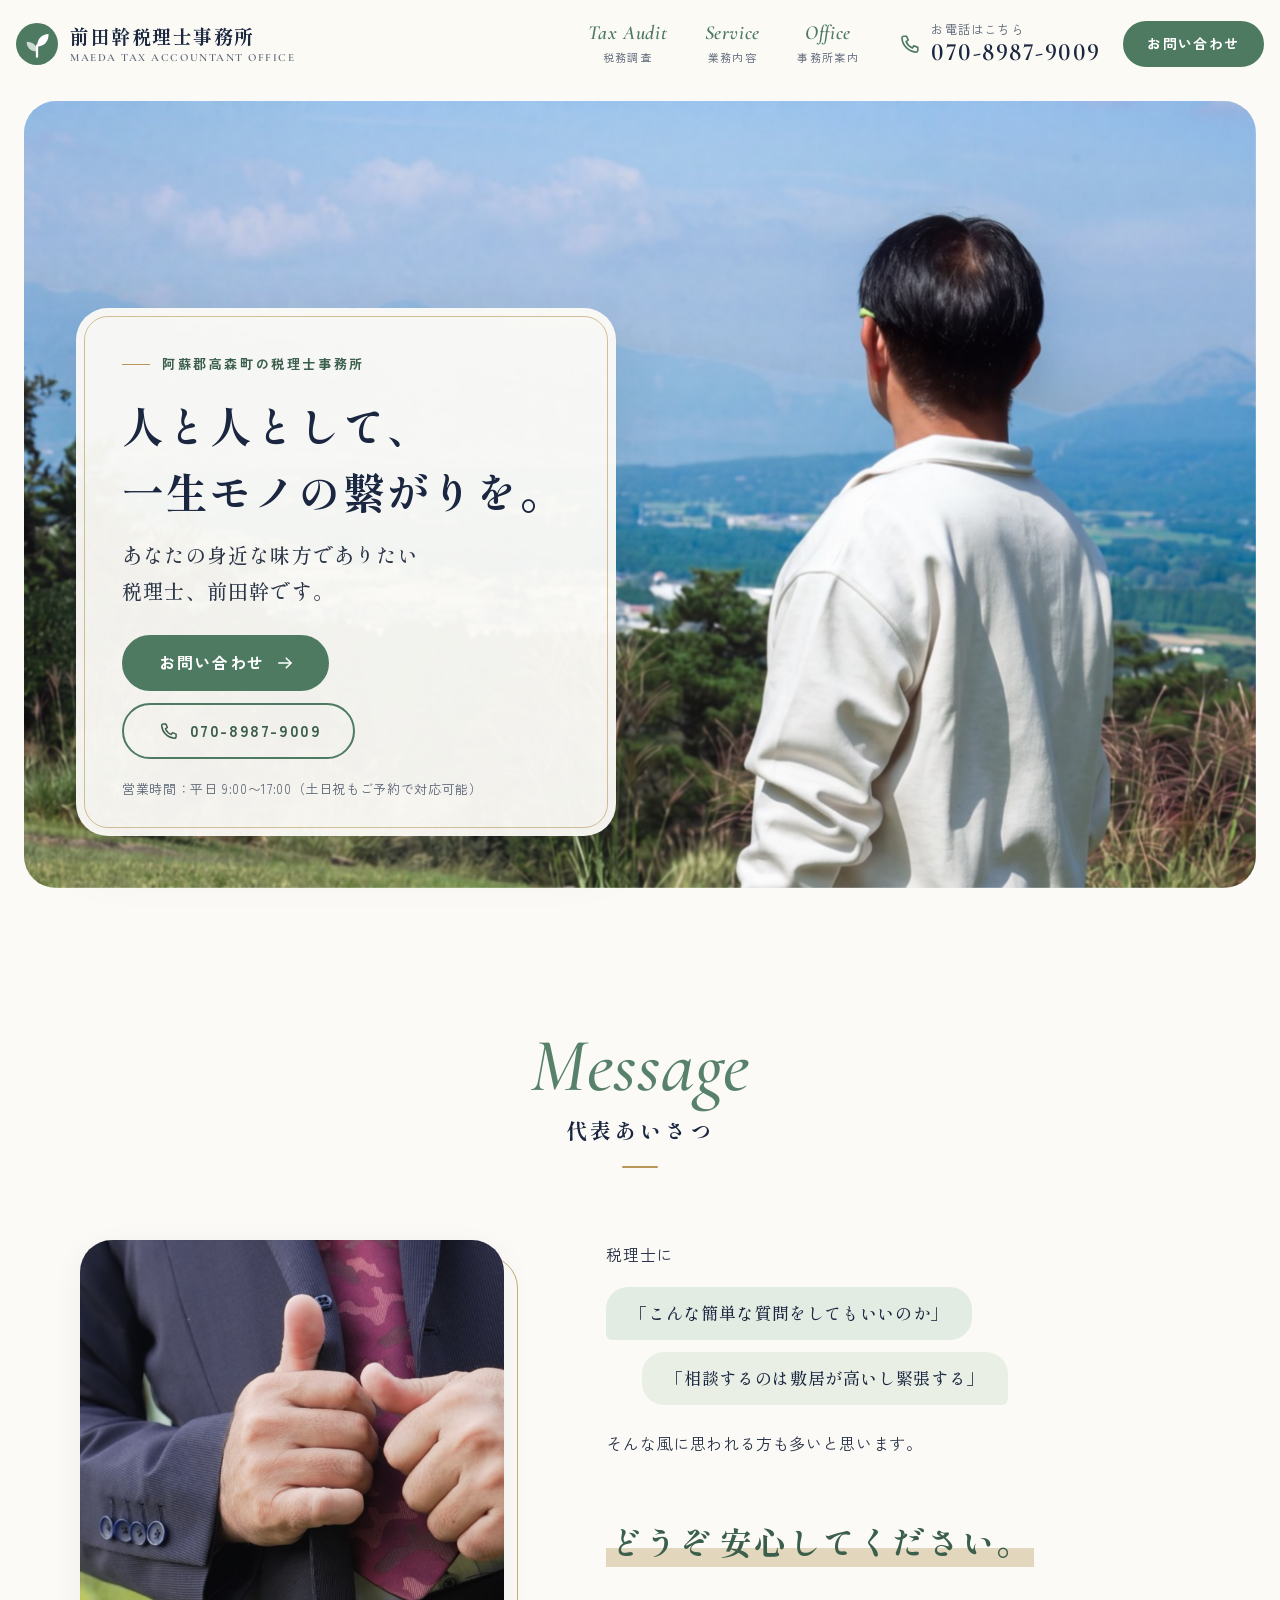
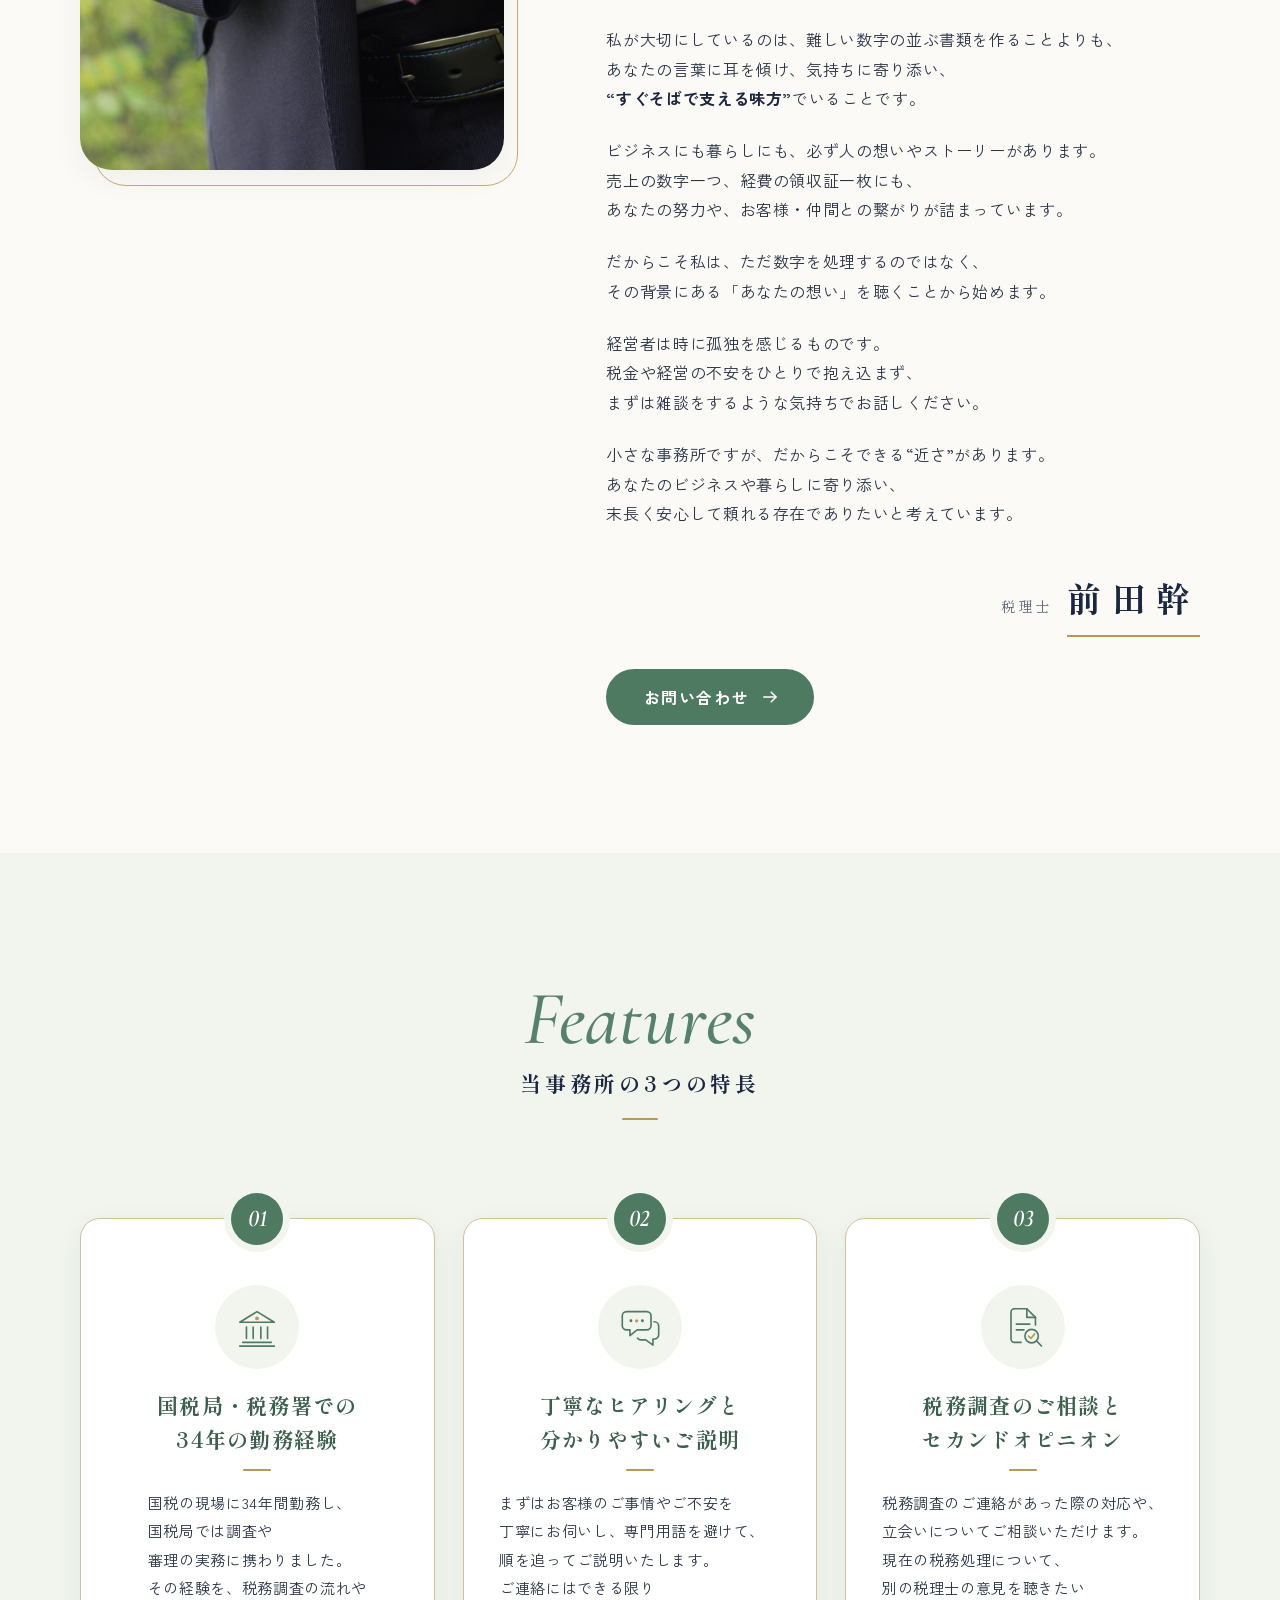
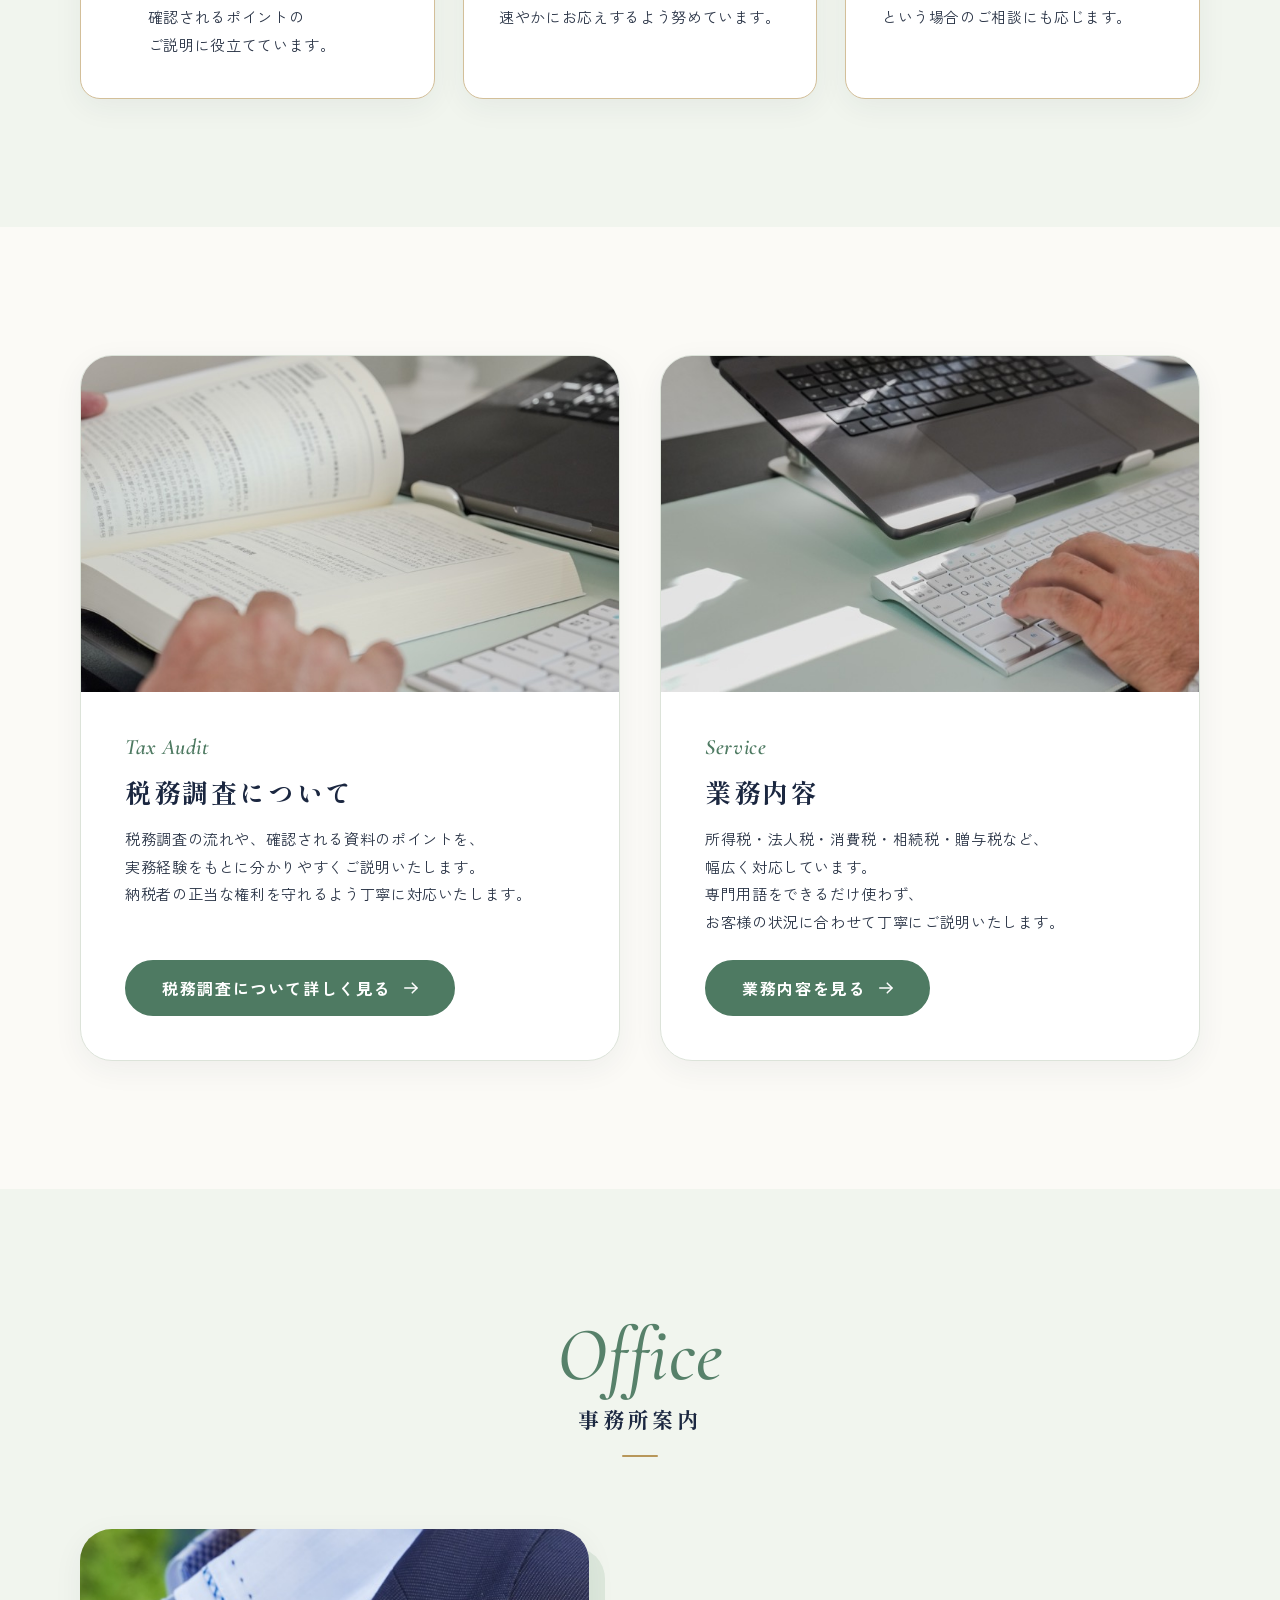
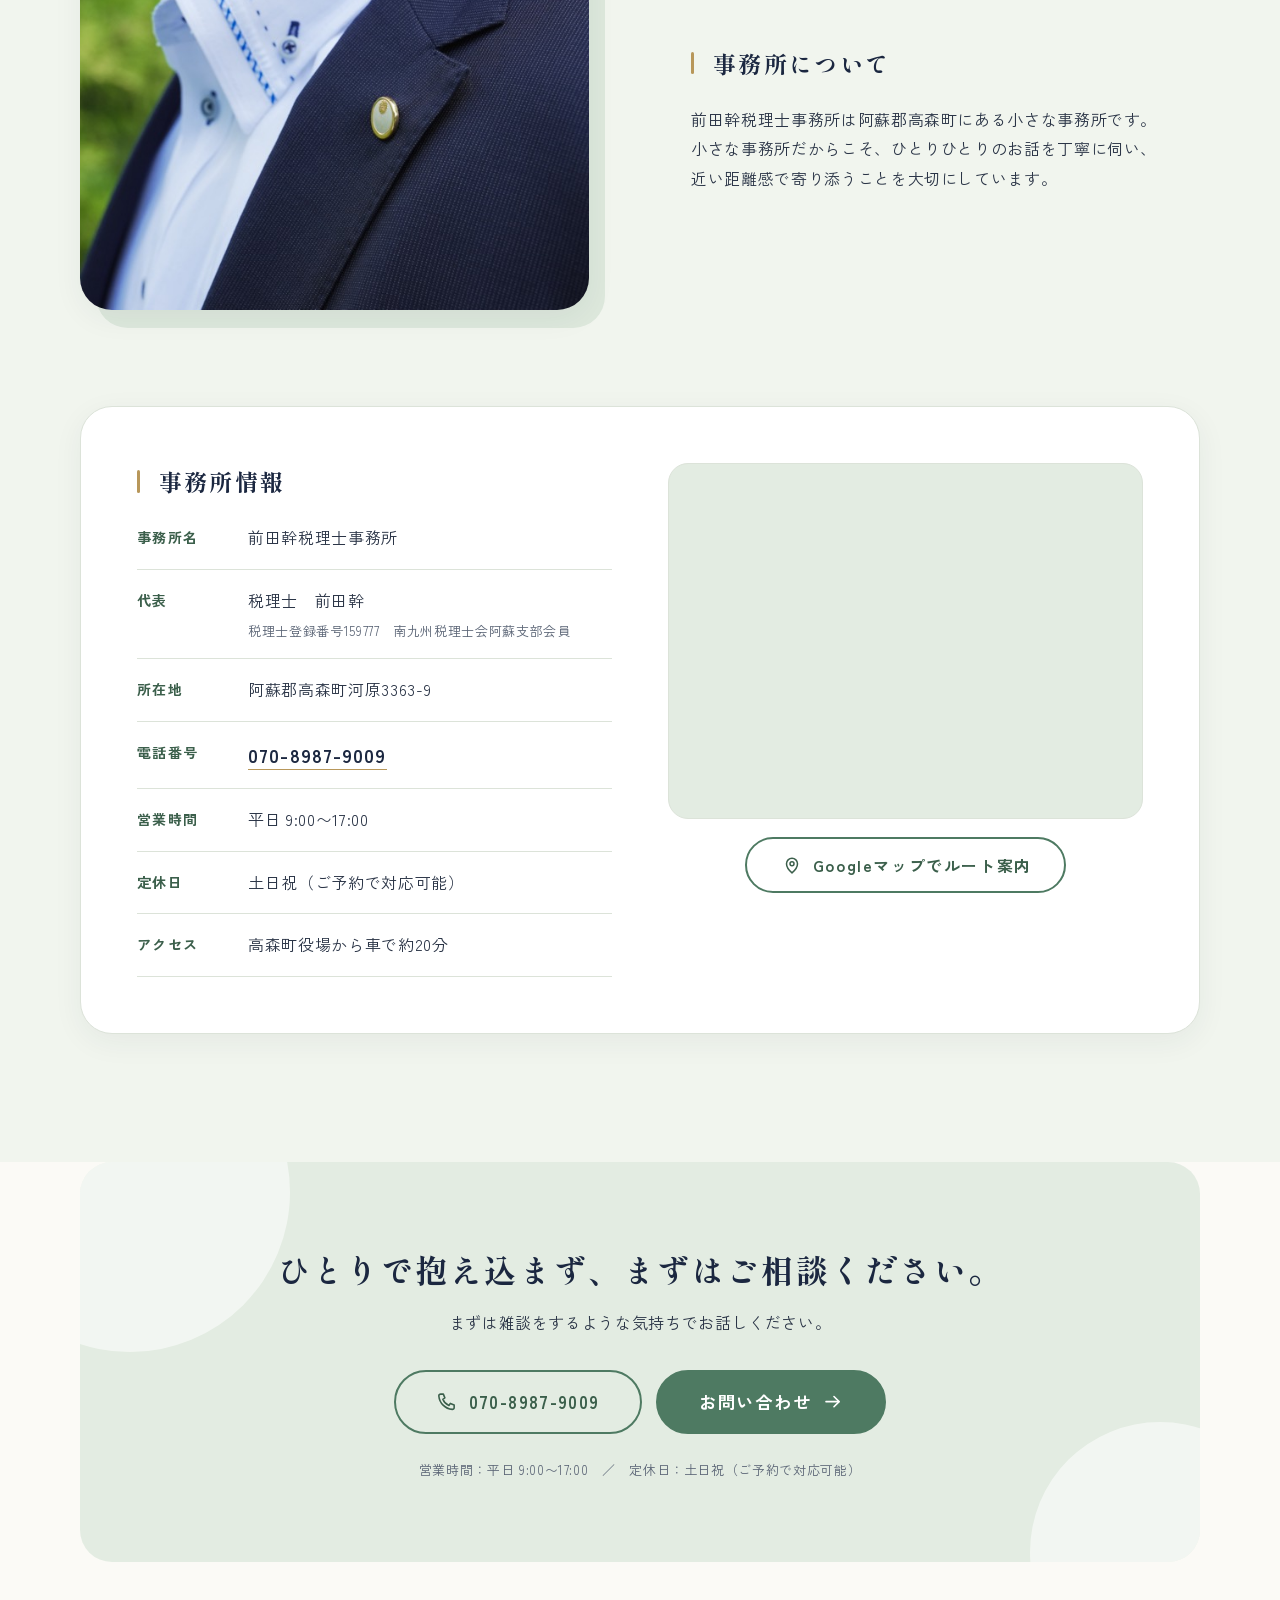
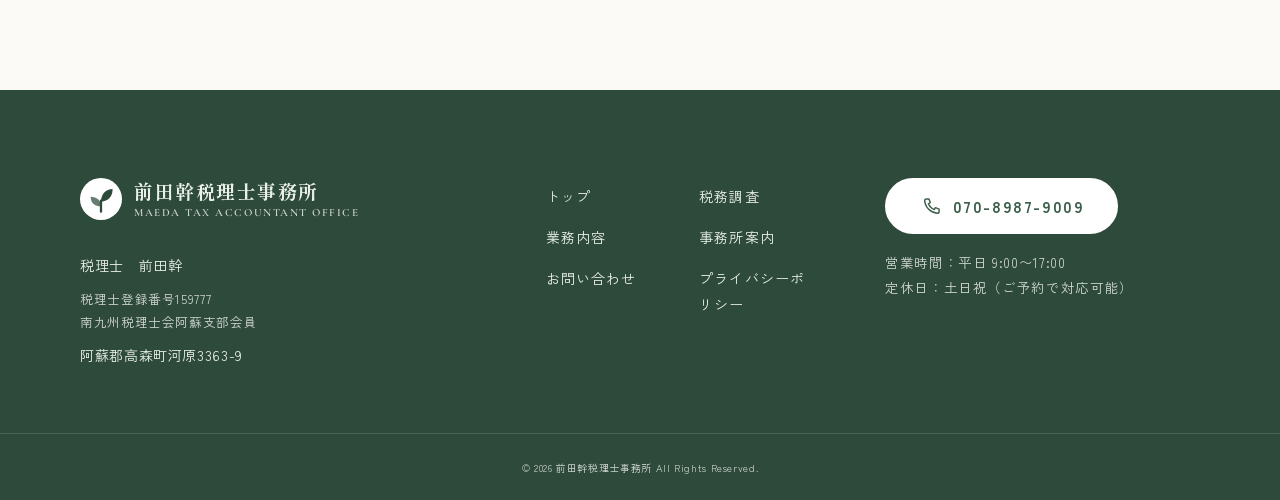
==== index.html @ 251eafc2 "initial sync from VS Code" ====
<!doctype html>
<html lang="ja">
<head>
<meta charset="utf-8">
<meta name="viewport" content="width=device-width, initial-scale=1">
<title>前田幹税理士事務所｜阿蘇郡高森町の税理士</title>
<meta name="description" content="阿蘇郡高森町の前田幹税理士事務所。国税局・税務署で34年勤務した税理士が、税務調査のご相談・セカンドオピニオンから申告・記帳・相続まで、あなたの身近な味方として寄り添います。">
<meta name="theme-color" content="#FBFAF6">
<meta name="format-detection" content="telephone=no">
<!-- 公開時にドメインが決まったら：og:image を絶対URL（https://〜/assets/img/og-image.jpg）にし、canonical と og:url を追加してください -->
<meta property="og:type" content="website">
<meta property="og:locale" content="ja_JP">
<meta property="og:site_name" content="前田幹税理士事務所">
<meta property="og:title" content="前田幹税理士事務所｜阿蘇郡高森町の税理士">
<meta property="og:description" content="阿蘇郡高森町の前田幹税理士事務所。国税局・税務署で34年勤務した税理士が、税務調査のご相談・セカンドオピニオンから申告・記帳・相続まで、あなたの身近な味方として寄り添います。">
<meta property="og:image" content="assets/img/og-image.jpg">
<meta name="twitter:card" content="summary_large_image">
<link rel="icon" href="assets/img/favicon.svg" type="image/svg+xml">
<link rel="preconnect" href="https://fonts.googleapis.com">
<link rel="preconnect" href="https://fonts.gstatic.com" crossorigin>
<link rel="stylesheet" href="https://fonts.googleapis.com/css2?family=Cormorant+Garamond:ital,wght@0,500;0,600;1,500;1,600&family=Shippori+Mincho:wght@500;700&family=Zen+Kaku+Gothic+New:wght@400;500;700&display=swap">
<link rel="stylesheet" href="assets/css/style.css">
<script>document.documentElement.classList.add('js');setTimeout(function(){if(!window.__siteReady)document.documentElement.classList.remove('js')},4000);</script>
<script type="application/ld+json">
{
  "@context": "https://schema.org",
  "@type": "AccountingService",
  "name": "前田幹税理士事務所",
  "description": "阿蘇郡高森町の税理士事務所。税務調査のご相談・セカンドオピニオン、申告、記帳・経理支援、相続・事業承継。",
  "telephone": "+81-70-8987-9009",
  "address": {
    "@type": "PostalAddress",
    "addressCountry": "JP",
    "addressRegion": "熊本県",
    "addressLocality": "阿蘇郡高森町",
    "streetAddress": "河原3363-9"
  },
  "openingHoursSpecification": [
    {
      "@type": "OpeningHoursSpecification",
      "dayOfWeek": [
        "Monday",
        "Tuesday",
        "Wednesday",
        "Thursday",
        "Friday"
      ],
      "opens": "09:00",
      "closes": "17:00"
    }
  ]
}
</script>
</head>
<body class="page-home">
<a class="skip-link" href="#main">本文へスキップ</a>
<!-- SVGアイコン（インライン・スプライト）。各所で <svg class="icon"><use href="#i-xxx"/></svg> として参照 -->
<svg xmlns="http://www.w3.org/2000/svg" width="0" height="0" style="position:absolute" aria-hidden="true" focusable="false">
  <defs>
    <!-- ロゴマーク：「幹」＝木の幹から芽吹く若葉（仮のマークです。正式なロゴができたら差し替えてください） -->
    <symbol id="logo-mark" viewBox="0 0 48 48">
      <circle cx="24" cy="24" r="24" style="fill:var(--logo-bg,#4E7A62)"/>
      <path d="M24 38.5V26" fill="none" stroke-width="2.6" stroke-linecap="round" style="stroke:var(--logo-fg,#fff)"/>
      <path d="M24 27C24 18.2 29.6 13 37.2 12.6 37.6 20.6 32.2 27 24 27Z" style="fill:var(--logo-fg,#fff)"/>
      <path d="M24 32.5C24 25.4 19.4 21.6 12.2 21.4 12.2 28 16.4 32.5 24 32.5Z" style="fill:var(--logo-fg,#fff);fill-opacity:.72"/>
    </symbol>

    <!-- UIアイコン（24px） -->
    <symbol id="i-phone" viewBox="0 0 24 24">
      <path d="M5.2 3.5h3.1l1.7 4.3-2.3 1.6a12.5 12.5 0 0 0 6.9 6.9l1.6-2.3 4.3 1.7v3.1a2 2 0 0 1-2.1 2A16.7 16.7 0 0 1 3.2 5.6a2 2 0 0 1 2-2.1z"/>
    </symbol>
    <symbol id="i-mail" viewBox="0 0 24 24">
      <rect x="3" y="5" width="18" height="14" rx="2.6"/>
      <path d="m3.8 7.6 8.2 5.9 8.2-5.9"/>
    </symbol>
    <symbol id="i-arrow" viewBox="0 0 24 24">
      <path d="M4.5 12h14.5"/>
      <path d="m13.5 6.2 5.8 5.8-5.8 5.8"/>
    </symbol>
    <symbol id="i-pin" viewBox="0 0 24 24">
      <path d="M12 21.5s-6.6-5.6-6.6-11a6.6 6.6 0 0 1 13.2 0c0 5.4-6.6 11-6.6 11z"/>
      <circle cx="12" cy="10.5" r="2.4"/>
    </symbol>
    <symbol id="i-clock" viewBox="0 0 24 24">
      <circle cx="12" cy="12" r="9.2"/>
      <path d="M12 7v5.2l3.4 2"/>
    </symbol>
    <symbol id="i-check" viewBox="0 0 24 24">
      <path d="m4.8 12.6 4.9 4.9 9.5-10.3"/>
    </symbol>
    <symbol id="i-check-circle" viewBox="0 0 24 24">
      <circle cx="12" cy="12" r="9.6"/>
      <path d="m7.8 12.5 3 3 5.5-6.2"/>
    </symbol>
    <symbol id="i-info" viewBox="0 0 24 24">
      <circle cx="12" cy="12" r="9.6"/>
      <path d="M12 11v5.6"/>
      <path d="M12 7.7h.01"/>
    </symbol>
    <symbol id="i-external" viewBox="0 0 24 24">
      <path d="M14 4h6v6"/>
      <path d="M20 4l-9.4 9.4"/>
      <path d="M18 14v4.5a1.5 1.5 0 0 1-1.5 1.5h-11A1.5 1.5 0 0 1 4 18.5v-11A1.5 1.5 0 0 1 5.5 6H10"/>
    </symbol>

    <!-- 特長・業務アイコン（48px／線＋ゴールドのアクセント） -->
    <symbol id="i-building" viewBox="0 0 48 48">
      <path d="M6 19 24 8l18 11z"/>
      <path d="M13 24v12M20 24v12M28 24v12M35 24v12"/>
      <path d="M9 40h30M6 44h36"/>
      <circle class="acc" cx="24" cy="15" r="2"/>
    </symbol>
    <symbol id="i-talk" viewBox="0 0 48 48">
      <path d="M10 8h21a4.5 4.5 0 0 1 4.5 4.5v10A4.5 4.5 0 0 1 31 27H21l-7.5 6v-6H10a4.5 4.5 0 0 1-4.5-4.5v-10A4.5 4.5 0 0 1 10 8z"/>
      <path d="M38.5 18.5h.5a4.5 4.5 0 0 1 4.5 4.5v9a4.5 4.5 0 0 1-4.5 4.5h-1.5V43l-7.5-5.5H25a4.5 4.5 0 0 1-3.6-1.8"/>
      <circle class="dot" cx="14.5" cy="17.5" r="1.5"/>
      <circle class="acc" cx="20.5" cy="17.5" r="1.7"/>
      <circle class="dot" cx="26.5" cy="17.5" r="1.5"/>
    </symbol>
    <symbol id="i-review" viewBox="0 0 48 48">
      <path d="M15 5h13l9 9v8"/>
      <path d="M15 5a3.5 3.5 0 0 0-3.5 3.5v28A3.5 3.5 0 0 0 15 40h7"/>
      <path d="M28 5v9h9"/>
      <path d="M17 21h14M17 27h8"/>
      <circle cx="33" cy="33.5" r="7"/>
      <path d="m38.3 38.8 5 5"/>
      <path class="acc-line" d="m29.8 33.5 2.4 2.4 4-4.7"/>
    </symbol>
    <symbol id="i-doc" viewBox="0 0 48 48">
      <path d="M14 5h15l8 8v28a2 2 0 0 1-2 2H14a2 2 0 0 1-2-2V7a2 2 0 0 1 2-2z"/>
      <path d="M29 5v8h8"/>
      <path d="M17 22h15M17 28h15M17 34h8"/>
      <circle class="acc" cx="33" cy="35" r="3.6"/>
    </symbol>
    <symbol id="i-qa" viewBox="0 0 48 48">
      <path d="M10 7h28a3.5 3.5 0 0 1 3.5 3.5V29a3.5 3.5 0 0 1-3.5 3.5H26L18 40v-7.5h-8A3.5 3.5 0 0 1 6.5 29V10.5A3.5 3.5 0 0 1 10 7z"/>
      <path d="M20.2 17.6a3.9 3.9 0 1 1 5.6 3.5c-1.2.6-1.8 1.4-1.8 2.6"/>
      <circle class="acc" cx="24" cy="27.6" r="1.4"/>
    </symbol>
    <symbol id="i-calc" viewBox="0 0 48 48">
      <rect x="10" y="5" width="28" height="38" rx="3.5"/>
      <rect x="15" y="10" width="18" height="8" rx="1.8"/>
      <circle class="dot" cx="17" cy="25" r="1.6"/>
      <circle class="dot" cx="24" cy="25" r="1.6"/>
      <circle class="dot" cx="31" cy="25" r="1.6"/>
      <circle class="dot" cx="17" cy="31" r="1.6"/>
      <circle class="dot" cx="24" cy="31" r="1.6"/>
      <circle class="dot" cx="31" cy="31" r="1.6"/>
      <circle class="dot" cx="17" cy="37" r="1.6"/>
      <circle class="dot" cx="24" cy="37" r="1.6"/>
      <circle class="acc" cx="31" cy="37" r="1.9"/>
    </symbol>
    <symbol id="i-home" viewBox="0 0 48 48">
      <path d="M5.5 23.5 24 8l18.5 15.5"/>
      <path d="M10 20.5V40a2 2 0 0 0 2 2h24a2 2 0 0 0 2-2V20.5"/>
      <path d="M20 42V31h8v11"/>
      <path class="acc" d="M24 26.4s-4.6-2.9-4.6-5.9a2.5 2.5 0 0 1 4.6-1.4 2.5 2.5 0 0 1 4.6 1.4c0 3-4.6 5.9-4.6 5.9z"/>
    </symbol>
    <symbol id="i-bell" viewBox="0 0 48 48">
      <path d="M24 6c-7 0-12 5.2-12 12v8l-4 7h32l-4-7v-8c0-6.8-5-12-12-12z"/>
      <path d="M19.5 39a4.5 4.5 0 0 0 9 0"/>
      <circle class="acc" cx="24" cy="6" r="2"/>
    </symbol>
  </defs>
</svg>

<!-- ============================================================
     ヘッダー（全ページ共通）
============================================================ -->
<header class="site-header" id="site-header">
  <div class="site-header__inner">
    <a class="logo" href="index.html" aria-label="前田幹税理士事務所 トップページへ">
      <svg class="logo__mark" viewBox="0 0 48 48" aria-hidden="true" focusable="false"><use href="#logo-mark"/></svg>
      <span class="logo__text">
        <span class="logo__name">前田幹税理士事務所</span>
        <span class="logo__sub">Maeda Tax Accountant Office</span>
      </span>
    </a>

    <nav class="gnav" id="gnav" aria-label="メインメニュー">
      <ul class="gnav__list">
        <li><a class="gnav__link" href="tax-audit.html"><span class="gnav__en">Tax Audit</span><span class="gnav__ja">税務調査</span></a></li>
        <li><a class="gnav__link" href="service.html"><span class="gnav__en">Service</span><span class="gnav__ja">業務内容</span></a></li>
        <li><a class="gnav__link" href="index.html#office"><span class="gnav__en">Office</span><span class="gnav__ja">事務所案内</span></a></li>
      </ul>
      <div class="gnav__cta">
        <a class="gnav__tel" href="tel:07089879009">
          <svg class="icon" aria-hidden="true" focusable="false"><use href="#i-phone"/></svg>
          <span class="gnav__tel-body">
            <span class="gnav__tel-label">お電話はこちら</span>
            <span class="gnav__tel-num">070-8987-9009</span>
          </span>
        </a>
        <a class="btn btn--sm" href="service.html#contact"><span>お問い合わせ</span></a>
      </div>
    </nav>

    <button class="menu-btn" type="button" aria-expanded="false" aria-controls="gnav" aria-label="メニューを開く">
      <span class="menu-btn__bars" aria-hidden="true"><span></span><span></span></span>
      <span class="menu-btn__label" aria-hidden="true">Menu</span>
    </button>
  </div>
</header>

<main id="main">
<!-- ============================================================
     1. ファーストビュー（メインビジュアル＋キャッチコピー）
============================================================ -->
<section class="hero" aria-labelledby="hero-title">
  <div class="hero__media">
    <!-- 使用写真：前田様 Web写真00024-00006 修正ver.jpg ／ 配置：トップページ メインビジュアル -->
    <img src="assets/img/aso-view-1400.jpg"
         srcset="assets/img/aso-view-800.jpg 800w, assets/img/aso-view-1400.jpg 1400w, assets/img/aso-view-2000.jpg 2000w"
         sizes="(min-width: 1440px) 1440px, 100vw"
         width="2000" height="1116" fetchpriority="high"
         alt="阿蘇の山並みと高森町の街並みを見渡す後ろ姿（トップページ・メインビジュアル）">
  </div>
  <div class="hero__inner">
    <div class="hero__card">
      <p class="hero__eyebrow">阿蘇郡高森町の税理士事務所</p>
      <h1 class="hero__title" id="hero-title">
        <span class="hero__title-main"><span class="ib">人と人として、</span><span class="ib">一生モノの繋がりを。</span></span>
        <span class="hero__title-sub"><span class="ib">あなたの身近な味方でありたい</span><span class="ib"><br class="is-sp">税理士、前田幹です。</span></span>
      </h1>
      <div class="hero__actions">
        <a class="btn" href="service.html#contact"><span>お問い合わせ</span><svg class="icon" aria-hidden="true" focusable="false"><use href="#i-arrow"/></svg></a>
        <a class="btn btn--ghost" href="tel:07089879009"><svg class="icon" aria-hidden="true" focusable="false"><use href="#i-phone"/></svg><span class="nb">070-8987-9009</span></a>
      </div>
      <p class="hero__note">営業時間：平日 9:00〜17:00<br class="is-sp">（土日祝もご予約で対応可能）</p>
    </div>
  </div>
</section>


<!-- ============================================================
     2. 代表あいさつ
============================================================ -->
<section class="section message" id="message" aria-labelledby="message-title">
  <div class="container">
    <header class="sec-head reveal">
      <p class="sec-head__en" aria-hidden="true">Message</p>
      <h2 class="sec-head__ja" id="message-title">代表あいさつ</h2>
    </header>

    <div class="message__grid">
      <figure class="photo message__photo reveal">
        <!-- 使用写真：前田様 Web写真00013.jpg（縦長にトリミング）／ 配置：トップページ 代表あいさつ -->
        <img src="assets/img/thumbs-up-portrait-960.jpg"
             srcset="assets/img/thumbs-up-portrait-560.jpg 560w, assets/img/thumbs-up-portrait-960.jpg 960w"
             sizes="(min-width: 900px) 440px, 88vw"
             width="960" height="1200" loading="lazy" decoding="async"
             alt="紺のスーツ姿で親指を立て、「どうぞ安心してください」と伝える手元（トップページ・代表あいさつ）">
      </figure>

      <div class="message__body prose reveal">
        <p>税理士に</p>
        <ul class="bubbles">
          <li>「こんな簡単な質問をしてもいいのか」</li>
          <li>「相談するのは敷居が高いし緊張する」</li>
        </ul>
        <p>そんな風に思われる方も多いと思います。</p>

        <p class="message__assure"><span class="ib">どうぞ</span><span class="ib">安心してください。</span></p>

        <p>私が大切にしているのは、<br class="is-sp">難しい数字の並ぶ書類を作ることよりも、<br class="is-pc"><br class="is-sp">あなたの言葉に耳を傾け、気持ちに寄り添い、<strong><br class="is-pc"><br class="is-sp">“すぐそばで支える味方”</strong>でいることです。</p>
        <p>ビジネスにも暮らしにも、<br class="is-sp">必ず人の想いやストーリーがあります。<br class="is-pc"><br class="is-sp">売上の数字一つ、経費の領収証一枚にも、<br class="is-pc"><br class="is-sp">あなたの努力や、お客様・仲間との繋がりが詰まっています。</p>
        <p>だからこそ私は、ただ数字を処理するのではなく、<br class="is-pc"><br class="is-sp">その背景にある「あなたの想い」を聴くことから始めます。</p>
        <p>経営者は時に孤独を感じるものです。<br class="is-pc"><br class="is-sp">税金や経営の不安をひとりで抱え込まず、<br class="is-pc"><br class="is-sp">まずは雑談をするような気持ちでお話しください。</p>
        <p>小さな事務所ですが、だからこそできる“近さ”があります。<br class="is-pc"><br class="is-sp">あなたのビジネスや暮らしに寄り添い、<br class="is-pc"><br class="is-sp">末長く安心して頼れる存在でありたいと考えています。</p>

        <p class="message__sign"><span class="message__sign-role">税理士</span><span class="message__sign-name">前田幹</span></p>
        <p><a class="btn" href="service.html#contact"><span>お問い合わせ</span><svg class="icon" aria-hidden="true" focusable="false"><use href="#i-arrow"/></svg></a></p>
      </div>
    </div>
  </div>
</section>


<!-- ============================================================
     3. 当事務所の3つの特長
============================================================ -->
<section class="section section--soft features" id="features" aria-labelledby="features-title">
  <div class="container">
    <header class="sec-head reveal">
      <p class="sec-head__en" aria-hidden="true">Features</p>
      <h2 class="sec-head__ja" id="features-title">当事務所の3つの特長</h2>
    </header>

    <ul class="features__grid">
      <li class="feature reveal">
        <span class="feature__num" aria-hidden="true">01</span>
        <span class="feature__icon" aria-hidden="true"><svg class="icon icon--xl" focusable="false"><use href="#i-building"/></svg></span>
        <h3 class="feature__title"><span class="ib">国税局・税務署での</span><span class="ib">34年の勤務経験</span></h3>
        <p class="feature__text">国税の現場に34年間勤務し、<br class="is-pc"><br class="is-sp">国税局では調査や<br class="is-pc">審理の実務に携わりました。<br class="is-pc"><br class="is-sp">その経験を、税務調査の流れや<br class="is-pc"><br class="is-sp">確認されるポイントの<br class="is-pc">ご説明に役立てています。</p>
      </li>
      <li class="feature reveal">
        <span class="feature__num" aria-hidden="true">02</span>
        <span class="feature__icon" aria-hidden="true"><svg class="icon icon--xl" focusable="false"><use href="#i-talk"/></svg></span>
        <h3 class="feature__title"><span class="ib">丁寧なヒアリングと</span><span class="ib">分かりやすいご説明</span></h3>
        <p class="feature__text">まずはお客様のご事情やご不安を<br class="is-pc">丁寧にお伺いし、<br class="is-sp">専門用語を避けて、<br class="is-pc">順を追ってご説明いたします。<br class="is-pc"><br class="is-sp">ご連絡にはできる限り<br class="is-pc">速やかにお応えするよう<br class="is-sp">努めています。</p>
      </li>
      <li class="feature reveal">
        <span class="feature__num" aria-hidden="true">03</span>
        <span class="feature__icon" aria-hidden="true"><svg class="icon icon--xl" focusable="false"><use href="#i-review"/></svg></span>
        <h3 class="feature__title"><span class="ib">税務調査のご相談と</span><span class="ib">セカンドオピニオン</span></h3>
        <p class="feature__text">税務調査のご連絡があった際の対応や、<br class="is-pc"><br class="is-sp">立会いについてご相談いただけます。<br class="is-pc"><br class="is-sp">現在の税務処理について、<br>別の税理士の意見を聴きたい<br class="is-pc"><br class="is-sp">という場合のご相談にも応じます。</p>
      </li>
    </ul>
  </div>
</section>


<!-- ============================================================
     4. 税務調査・業務内容への導線
============================================================ -->
<section class="section links" aria-label="税務調査・業務内容のご案内">
  <div class="container">
    <div class="link-cards">

      <article class="link-card reveal">
        <a class="link-card__img" href="tax-audit.html" tabindex="-1" aria-hidden="true">
          <!-- 使用写真：前田様 Web写真00005.jpg ／ 配置：トップページ 税務調査への導線 -->
          <img src="assets/img/law-book-1400.jpg"
               srcset="assets/img/law-book-800.jpg 800w, assets/img/law-book-1400.jpg 1400w"
               sizes="(min-width: 900px) 540px, 92vw"
               width="1400" height="788" loading="lazy" decoding="async"
               alt="法律書のページをめくる手元（トップページ・税務調査への案内）">
        </a>
        <div class="link-card__body">
          <p class="link-card__en" aria-hidden="true">Tax Audit</p>
          <h2 class="link-card__title">税務調査について</h2>
          <p class="link-card__text">税務調査の流れや、確認される資料のポイントを、<br class="is-pc"><br class="is-sp">実務経験をもとに分かりやすくご説明いたします。<br class="is-pc"><br class="is-sp">納税者の正当な権利を守れるよう丁寧に対応いたします。</p>
          <a class="btn" href="tax-audit.html"><span>税務調査について詳しく見る</span><svg class="icon" aria-hidden="true" focusable="false"><use href="#i-arrow"/></svg></a>
        </div>
      </article>

      <article class="link-card reveal">
        <a class="link-card__img" href="service.html" tabindex="-1" aria-hidden="true">
          <!-- 使用写真：前田様 Web写真00002.jpg ／ 配置：トップページ 業務内容への導線 -->
          <img src="assets/img/keyboard-hand-1400.jpg"
               srcset="assets/img/keyboard-hand-800.jpg 800w, assets/img/keyboard-hand-1400.jpg 1400w"
               sizes="(min-width: 900px) 540px, 92vw"
               width="1400" height="788" loading="lazy" decoding="async"
               alt="ノートパソコンの前でキーボードを打つ手元（トップページ・業務内容への案内）">
        </a>
        <div class="link-card__body">
          <p class="link-card__en" aria-hidden="true">Service</p>
          <h2 class="link-card__title">業務内容</h2>
          <p class="link-card__text">所得税・法人税・消費税・相続税・贈与税など、<br class="is-pc"><br class="is-sp">幅広く対応しています。<br class="is-pc"><br class="is-sp">専門用語をできるだけ使わず、<br class="is-pc"><br class="is-sp">お客様の状況に合わせて丁寧にご説明いたします。</p>
          <a class="btn" href="service.html"><span>業務内容を見る</span><svg class="icon" aria-hidden="true" focusable="false"><use href="#i-arrow"/></svg></a>
        </div>
      </article>

    </div>
  </div>
</section>


<!-- ============================================================
     5. 事務所案内（Googleマップ埋め込み＋ルート案内）
============================================================ -->
<section class="section section--soft office" id="office" aria-labelledby="office-title">
  <div class="container">
    <header class="sec-head reveal">
      <p class="sec-head__en" aria-hidden="true">Office</p>
      <h2 class="sec-head__ja" id="office-title">事務所案内</h2>
    </header>

    <div class="office__about">
      <figure class="photo photo--soft office__photo reveal">
        <!-- 使用写真：前田様 Web写真00019.jpg ／ 配置：トップページ 事務所案内 -->
        <img src="assets/img/lapel-badge-1400.jpg"
             srcset="assets/img/lapel-badge-800.jpg 800w, assets/img/lapel-badge-1400.jpg 1400w"
             sizes="(min-width: 900px) 520px, 92vw"
             width="1400" height="788" loading="lazy" decoding="async"
             alt="スーツの襟元に付けた税理士バッジ（トップページ・事務所案内）">
      </figure>
      <div class="office__about-text prose reveal">
        <h3 class="h3">事務所について</h3>
        <p>前田幹税理士事務所は阿蘇郡高森町にある小さな事務所です。<br class="is-pc"><br class="is-sp">小さな事務所だからこそ、ひとりひとりのお話を丁寧に伺い、<br class="is-pc"><br class="is-sp">近い距離感で寄り添うことを大切にしています。</p>
      </div>
    </div>

    <div class="office__info reveal">
      <div class="office__info-text">
        <h3 class="h3">事務所情報</h3>
        <dl class="info-list">
          <div class="info-list__row"><dt>事務所名</dt><dd>前田幹税理士事務所</dd></div>
          <div class="info-list__row"><dt>代表</dt><dd>税理士　前田幹<small class="info-list__sub">税理士登録番号159777　南九州税理士会阿蘇支部会員</small></dd></div>
          <div class="info-list__row"><dt>所在地</dt><dd>阿蘇郡高森町河原3363-9</dd></div>
          <div class="info-list__row"><dt>電話番号</dt><dd><a class="tel-link nb" href="tel:07089879009">070-8987-9009</a></dd></div>
          <div class="info-list__row"><dt>営業時間</dt><dd>平日 9:00〜17:00</dd></div>
          <div class="info-list__row"><dt>定休日</dt><dd>土日祝（ご予約で対応可能）</dd></div>
          <div class="info-list__row"><dt>アクセス</dt><dd>高森町役場から車で約20分</dd></div>
        </dl>
      </div>
      <div class="office__map">
        <!-- Googleマップ：住所検索での埋め込み。ピンの位置がずれる場合は、Googleマップで「共有 → 地図を埋め込む」のURLに差し替えてください -->
        <div class="map">
          <iframe src="https://www.google.com/maps?q=%E7%86%8A%E6%9C%AC%E7%9C%8C%E9%98%BF%E8%98%87%E9%83%A1%E9%AB%98%E6%A3%AE%E7%94%BA%E6%B2%B3%E5%8E%9F3363-9&amp;output=embed&amp;hl=ja&amp;z=15"
                  title="前田幹税理士事務所の所在地（Googleマップ）" loading="lazy"
                  referrerpolicy="no-referrer-when-downgrade" allowfullscreen></iframe>
        </div>
        <p class="office__map-actions">
          <a class="btn btn--ghost" href="https://www.google.com/maps/dir/?api=1&amp;destination=%E7%86%8A%E6%9C%AC%E7%9C%8C%E9%98%BF%E8%98%87%E9%83%A1%E9%AB%98%E6%A3%AE%E7%94%BA%E6%B2%B3%E5%8E%9F3363-9" target="_blank" rel="noopener">
            <svg class="icon" aria-hidden="true" focusable="false"><use href="#i-pin"/></svg>
            <span>Googleマップでルート案内</span>
            <span class="sr-only">（新しいタブで開きます）</span>
          </a>
        </p>
      </div>
    </div>
  </div>
</section>


<!-- ============================================================
     6. お問い合わせへの導線
============================================================ -->
<section class="section cta" aria-labelledby="cta-title">
  <div class="container">
    <div class="cta-band reveal">
      <h2 class="cta-band__title" id="cta-title"><span class="ib">ひとりで抱え込まず、</span><span class="ib">まずはご相談ください。</span></h2>
      <p class="cta-band__text">まずは雑談をするような気持ちでお話しください。</p>
      <div class="cta-band__actions">
        <a class="btn btn--ghost btn--lg" href="tel:07089879009"><svg class="icon" aria-hidden="true" focusable="false"><use href="#i-phone"/></svg><span class="nb">070-8987-9009</span></a>
        <a class="btn btn--lg" href="service.html#contact"><span>お問い合わせ</span><svg class="icon" aria-hidden="true" focusable="false"><use href="#i-arrow"/></svg></a>
      </div>
      <p class="cta-band__note">営業時間：平日 9:00〜17:00　／　<br class="is-sp">定休日：土日祝（ご予約で対応可能）</p>
    </div>
  </div>
</section>

</main>
<!-- ============================================================
     フッター（全ページ共通）
============================================================ -->
<footer class="site-footer">
  <div class="site-footer__inner">
    <div class="site-footer__brand">
      <a class="logo logo--light" href="index.html" aria-label="前田幹税理士事務所 トップページへ">
        <svg class="logo__mark" viewBox="0 0 48 48" aria-hidden="true" focusable="false"><use href="#logo-mark"/></svg>
        <span class="logo__text">
          <span class="logo__name">前田幹税理士事務所</span>
          <span class="logo__sub">Maeda Tax Accountant Office</span>
        </span>
      </a>
      <address class="site-footer__address">
        <p>税理士　前田幹</p>
        <p class="site-footer__small">税理士登録番号159777<br>南九州税理士会阿蘇支部会員</p>
        <p>阿蘇郡高森町河原3363-9</p>
      </address>
    </div>

    <nav class="site-footer__nav" aria-label="フッターメニュー">
      <ul>
        <li><a href="index.html">トップ</a></li>
        <li><a href="tax-audit.html">税務調査</a></li>
        <li><a href="service.html">業務内容</a></li>
        <li><a href="index.html#office">事務所案内</a></li>
        <li><a href="service.html#contact">お問い合わせ</a></li>
        <li><a href="privacy.html">プライバシーポリシー</a></li>
      </ul>
    </nav>

    <div class="site-footer__contact">
      <a class="btn btn--light" href="tel:07089879009">
        <svg class="icon" aria-hidden="true" focusable="false"><use href="#i-phone"/></svg>
        <span class="nb">070-8987-9009</span>
      </a>
      <p class="site-footer__hours">営業時間：平日 9:00〜17:00<br>定休日：土日祝（ご予約で対応可能）</p>
    </div>
  </div>
  <p class="site-footer__copy"><small>© 2026 前田幹税理士事務所 All Rights Reserved.</small></p>
</footer>

<!-- スマホ・タブレット用の固定バー（電話・お問い合わせにすぐ届くように） -->
<div class="sp-bar" role="navigation" aria-label="お電話・お問い合わせ">
  <a class="sp-bar__tel" href="tel:07089879009">
    <svg class="icon" aria-hidden="true" focusable="false"><use href="#i-phone"/></svg>
    <span>電話する</span>
  </a>
  <a class="sp-bar__mail" href="service.html#contact">
    <svg class="icon" aria-hidden="true" focusable="false"><use href="#i-mail"/></svg>
    <span>お問い合わせ</span>
  </a>
</div>

<script src="assets/js/main.js" defer></script>
</body>
</html>
---- assets/css/style.css ----
/* ==========================================================================
   前田幹税理士事務所 — style.css
   コンセプト：やさしい余白・落ち着いた色・明朝の見出し
   色味は、写真（机のセージグリーン／紺のスーツ／襟元のゴールド）から取っています。
   色を変えたいときは、下の「01 Tokens」の値を書き換えるだけで全ページに反映されます。
   目次
   01 Tokens        02 Base          03 Utilities     04 Buttons / Icons
   05 Header / Nav  06 Footer        07 Section parts 08 Home
   09 Inner pages   10 Form          11 Mobile compact  12 Motion / A11y
   ========================================================================== */

/* ---------- 01 Tokens ---------- */
:root {
  /* 面 */
  --c-bg: #FBFAF6;              /* 生成り（ページ背景） */
  --c-bg-soft: #F1F5EE;         /* 淡いセージ（交互セクション） */
  --c-bg-tint: #E3ECE2;         /* セージの濃いめ（吹き出し・パネル） */
  --c-bg-tint-2: #EAEFE6;       /* 吹き出しの2つ目など、もう少し淡いもの */
  --c-bg-tint-strong: #DDE8DC;  /* 淡い背景の上に置く写真のズレ枠 */
  --c-surface: #FFFFFF;

  /* 文字・線・入力欄 */
  --c-ink: #2B3547;             /* 本文 */
  --c-ink-strong: #1B2740;      /* 見出し（スーツの紺） */
  --c-ink-soft: #5A6475;        /* 補足テキスト */
  --c-line: #DCE3D9;
  --c-field: #F3F7F0;           /* 入力欄の塗り */
  --c-field-line: #C9D3C7;      /* 入力欄・選択肢の枠 */

  /* ブランド色 */
  --c-primary: #4E7A62;         /* セージグリーン（ボタン等） */
  --c-primary-hover: #3B5F4B;
  --c-on-primary: #FFFFFF;      /* 主色の上に載せる文字 */
  --c-primary-dark: #3B5F4B;    /* 明るい背景上の小さな色文字・リンク */
  --c-heading-accent: #3B5F4B;  /* 目立たせたい色文字（特長の見出し・数字など） */
  --c-gold: #B8975A;            /* バッジのゴールド（装飾の線・点・枠） */
  --c-icon: #4E7A62;            /* アイコンの線 */
  --c-icon-accent: #B8975A;     /* アイコンのアクセント（点など） */
  --c-en: #4E7A62;              /* 英字の見出し */
  --c-ghost-fg: #3B5F4B;        /* 枠ボタンの文字 */
  --c-focus-ring: #4E7A62;      /* キーボードフォーカスの輪 */

  /* ロゴ・フッター */
  --logo-bg: #4E7A62;
  --logo-fg: #FFFFFF;
  --c-footer-bg: #2E4A3B;
  --c-footer-fg: #EAF1EA;
  --c-footer-fg-soft: rgba(255, 255, 255, .78);
  --c-footer-line: rgba(255, 255, 255, .14);
  --c-footer-logo-bg: #FFFFFF;
  --c-footer-logo-fg: #2E4A3B;

  /* 緊急系（赤すぎない焼き色） */
  --c-alert: #B35538;
  --c-alert-ink: #9C4429;
  --c-alert-bg: #FCF2ED;
  --c-alert-line: #EBCFC1;

  --font-sans: "Zen Kaku Gothic New", "Hiragino Kaku Gothic ProN", "Hiragino Sans", "Yu Gothic Medium", "YuGothic", "Meiryo", sans-serif;
  --font-serif: "Shippori Mincho", "Hiragino Mincho ProN", "Yu Mincho", "YuMincho", "MS PMincho", serif;
  --font-en: "Cormorant Garamond", "Shippori Mincho", "Hiragino Mincho ProN", serif;

  --radius-s: 12px;
  --radius-m: 20px;
  --radius-l: 32px;
  --shadow-s: 0 8px 30px rgba(30, 45, 70, .06);
  --shadow-m: 0 20px 60px rgba(30, 45, 70, .10);
  --header-h: 72px;
  --bar-h: 69px;                /* 下部固定バー（〜959pxで表示）の高さ */
  --ease: cubic-bezier(.22, .61, .36, 1);

  --acc: var(--c-icon-accent);  /* SVGアイコンのアクセント色（.acc が参照） */
}
@media (min-width: 960px) {
  :root { --header-h: 88px; --bar-h: 0px; }
}
/* ファーストビュー（各ページ冒頭の写真エリア）の高さ＝画面の高さ − ヘッダー − 下部バー */
:root { --fv-h: calc(100vh - var(--header-h) - var(--bar-h) - env(safe-area-inset-bottom) - 1px); }
@supports (height: 100svh) {
  :root { --fv-h: calc(100svh - var(--header-h) - var(--bar-h) - env(safe-area-inset-bottom) - 1px); }
}

/* ---------- 02 Base ---------- */
*, *::before, *::after { box-sizing: border-box; }
html {
  -webkit-text-size-adjust: 100%;
  scroll-behavior: smooth;
  scroll-padding-top: calc(var(--header-h) + 16px);
}
body {
  margin: 0;
  background: var(--c-bg);
  color: var(--c-ink);
  font-family: var(--font-sans);
  font-size: 16px;
  line-height: 1.85;
  letter-spacing: .04em;
  -webkit-font-smoothing: antialiased;
  text-rendering: optimizeLegibility;
  /* 自然な日本語の折り返し（keep-all や <wbr> による強制的な文節区切りは使いません） */
  word-break: normal;
  overflow-wrap: break-word;
  line-break: strict;
}
/* 本文・リスト */
p, li {
  line-height: 1.85;
  overflow-wrap: break-word;
  word-break: normal;
  text-wrap: pretty;          /* 文末に1〜2文字だけ取り残されるのを防ぐ（対応ブラウザ） */
}
/* 見出し：文節で自動折り返し（Chrome / Edge など対応ブラウザ）。
   非対応ブラウザでも崩れないよう、HTML側で意味のまとまりを <span class="ib">（inline-block）にしています */
h1, h2, h3 { word-break: auto-phrase; }
/* 【任意】本文でも文節の途中で折り返したくない場合は、次の1行を有効にしてください（Chrome / Edge 対応。非対応ブラウザは通常の折り返し）
   p, li, dd { word-break: auto-phrase; } */
/* 短い項目（チェックリスト・箇条書き）：行の長さを揃えて、末尾に1〜2文字だけ残るのを防ぐ */
.check-grid li, .worry-list li, .principles li, .checklist-box__list li, .bubbles li, .experience__list li,
.plain-list li, .hero__eyebrow { text-wrap: balance; }
body.is-nav-open, html.is-nav-open body { overflow: hidden; }
img, svg, iframe { display: block; max-width: 100%; }
img { height: auto; }
a { color: var(--c-primary-dark); text-underline-offset: .22em; }
h1, h2, h3, p, ul, ol, dl, dd, figure { margin: 0; }
ul, ol { padding: 0; list-style: none; }
button, input, textarea { font: inherit; color: inherit; letter-spacing: inherit; }
[hidden] { display: none !important; }
::selection { background: color-mix(in srgb, var(--c-gold) 35%, transparent); }
:focus-visible { outline: 3px solid var(--c-focus-ring); outline-offset: 3px; border-radius: 4px; }

/* ---------- 03 Utilities ---------- */
.sr-only {
  position: absolute !important; width: 1px; height: 1px; padding: 0; margin: -1px;
  overflow: hidden; clip: rect(0, 0, 0, 0); white-space: nowrap; border: 0;
}
.nb { white-space: nowrap; }
.ib { display: inline-block; }
/* PC／スマホ 改行切り替え：<br class="is-pc"> はPCだけ、<br class="is-sp"> はスマホだけで改行（768px以下がスマホ） */
.is-pc { display: inline; }
.is-sp { display: none; }
@media screen and (max-width: 768px) {
  .is-pc { display: none; }
  .is-sp { display: inline; }
}
.skip-link {
  position: absolute; left: 12px; top: -64px; z-index: 300;
  padding: 10px 18px; border-radius: 8px; background: var(--c-ink-strong); color: #fff;
  text-decoration: none; transition: top .2s;
}
.skip-link:focus { top: 12px; }

.container { width: min(100% - 40px, 1120px); margin-inline: auto; }
.container--narrow { width: min(100% - 40px, 840px); margin-inline: auto; }
@media (min-width: 768px) {
  .container { width: min(100% - 64px, 1120px); }
  .container--narrow { width: min(100% - 64px, 840px); }
}

.section { position: relative; padding-block: clamp(72px, 10vw, 132px); }
.section--soft { background: var(--c-bg-soft); }
.section--tight { padding-block: clamp(56px, 7vw, 96px); }

/* 1カラムのグリッドは、長い語で幅が押し広げられないよう minmax(0,1fr) を明示 */
.features__grid, .link-cards, .message__grid, .office__about, .office__info,
.experience, .flow, .closing__panel, .service-cards, .site-footer__inner, .steps, .check-grid,
.worry-list, .bubbles, .form__pair, .alert-card, .checklist-box__list { grid-template-columns: minmax(0, 1fr); }

/* 本文の組み */
.prose p + p { margin-top: 1.4em; }
.prose strong { font-weight: 700; color: var(--c-ink-strong); }
.prose .h3 { margin-top: 2.6em; }
.prose .h3:first-child { margin-top: 0; }
.mark { background: linear-gradient(transparent 62%, color-mix(in srgb, var(--c-gold) 34%, transparent) 62%); padding-inline: .1em; }

.h3 {
  position: relative; margin-bottom: 1em; padding-left: .95em;
  font-family: var(--font-serif); font-weight: 700; font-size: clamp(19px, 2.4vw, 23px);
  line-height: 1.6; letter-spacing: .1em; color: var(--c-ink-strong);
}
.h3::before {
  content: ""; position: absolute; left: 0; top: .32em; bottom: .32em; width: 3px;
  border-radius: 2px; background: var(--c-gold);
}

/* セクション見出し（英字＋日本語） */
.sec-head { margin-bottom: clamp(40px, 6vw, 72px); text-align: center; }
.sec-head__en {
  font-family: var(--font-en); font-style: italic; font-weight: 500;
  font-size: clamp(42px, 8vw, 76px); line-height: 1; letter-spacing: .01em;
  color: var(--c-en); opacity: .94;
}
.sec-head__ja {
  display: inline-block; margin-top: 10px;
  font-family: var(--font-serif); font-weight: 700; font-size: clamp(17px, 2.2vw, 21px);
  line-height: 1.6; letter-spacing: .18em; color: var(--c-ink-strong); text-wrap: balance;
}
.sec-head__ja::after {
  content: ""; display: block; width: 36px; height: 2px; margin: 18px auto 0;
  border-radius: 2px; background: var(--c-gold);
}
.lead-title {
  margin-bottom: clamp(28px, 4vw, 44px);
  font-family: var(--font-serif); font-weight: 700; font-size: clamp(23px, 3.4vw, 34px);
  line-height: 1.7; letter-spacing: .06em; color: var(--c-ink-strong); text-wrap: balance;
}
.lead-text {
  font-family: var(--font-serif); font-weight: 500; font-size: clamp(16px, 2vw, 19px);
  line-height: 2; letter-spacing: .06em; text-align: center; text-wrap: pretty;
}

/* 写真フレーム（やわらかいズレ枠） */
.photo { position: relative; isolation: isolate; }
.photo img { width: 100%; height: auto; border-radius: var(--radius-l); box-shadow: var(--shadow-s); }
.photo::before {
  content: ""; position: absolute; z-index: -1; inset: 16px -14px -16px 14px;
  border: 1px solid var(--c-gold); border-radius: var(--radius-l); opacity: .8;
}
.photo--soft::before { inset: 18px -16px -18px 16px; border: 0; background: var(--c-bg-tint); opacity: 1; }
.section--soft .photo--soft::before { background: var(--c-bg-tint-strong); }

/* ---------- 04 Buttons / Icons ---------- */
.icon {
  width: 1.25em; height: 1.25em; flex: none;
  fill: none; stroke: currentColor; stroke-width: 1.8; stroke-linecap: round; stroke-linejoin: round;
}
.icon--xl { width: 46px; height: 46px; stroke-width: 1.7; }
.acc { fill: var(--acc, var(--c-gold)); stroke: none; }
.acc-line { stroke: var(--acc, var(--c-gold)); }
.dot { fill: currentColor; stroke: none; }

.btn {
  --btn-bg: var(--c-primary); --btn-fg: var(--c-on-primary); --btn-bd: var(--c-primary);
  display: inline-flex; align-items: center; justify-content: center; gap: .65em;
  min-height: 56px; padding: .7em 2em .7em 2.2em;
  border: 2px solid var(--btn-bd); border-radius: 999px; background: var(--btn-bg); color: var(--btn-fg);
  font-family: var(--font-sans); font-weight: 700; font-size: 16px; line-height: 1.4; letter-spacing: .1em;
  text-align: center; text-decoration: none; cursor: pointer;
  transition: background-color .3s var(--ease), color .3s var(--ease), border-color .3s var(--ease),
              transform .3s var(--ease), box-shadow .3s var(--ease);
}
.btn .icon { transition: transform .3s var(--ease); }
.btn:hover {
  --btn-bg: var(--c-primary-hover); --btn-bd: var(--c-primary-hover);
  transform: translateY(-2px); box-shadow: 0 12px 26px color-mix(in srgb, var(--c-primary) 38%, transparent);
}
.btn:hover .icon:last-child { transform: translateX(4px); }
.btn:active { transform: translateY(0); box-shadow: none; }
.btn--ghost { --btn-bg: transparent; --btn-fg: var(--c-ghost-fg); --btn-bd: var(--c-primary); }
.btn--ghost:hover { --btn-bg: var(--c-primary); --btn-fg: var(--c-on-primary); --btn-bd: var(--c-primary); }
.btn--light { --btn-bg: #fff; --btn-fg: var(--c-heading-accent); --btn-bd: #fff; }
.btn--light:hover { --btn-bg: var(--c-bg-tint); --btn-bd: var(--c-bg-tint); box-shadow: none; }
.btn--alert { --btn-bg: var(--c-alert); --btn-fg: #fff; --btn-bd: var(--c-alert); }
.btn--alert:hover { --btn-bg: var(--c-alert-ink); --btn-bd: var(--c-alert-ink); box-shadow: 0 12px 26px color-mix(in srgb, var(--c-alert) 30%, transparent); }
.btn--sm { min-height: 46px; padding: .35em 1.6em; font-size: 14px; }
.btn--lg { min-height: 64px; padding-inline: 2.4em; font-size: 17px; }
.btn--lg .nb { letter-spacing: .08em; }

.text-link {
  display: inline-flex; align-items: center; gap: .5em;
  font-weight: 700; color: var(--c-primary-dark); text-decoration: none;
  border-bottom: 1px solid var(--c-gold); padding-bottom: 2px;
}
.text-link:hover { color: var(--c-heading-accent); }
.text-link:hover .icon { transform: translateX(4px); }
.text-link .icon { transition: transform .3s var(--ease); }

/* ---------- 05 Header / Nav ---------- */
.site-header {
  position: sticky; top: 0; z-index: 100;
  border-bottom: 1px solid transparent;
  transition: border-color .3s, box-shadow .3s;
}
/* ぼかし背景は疑似要素に持たせる（ヘッダー本体に backdrop-filter を付けると、
   中の position: fixed のメニューがヘッダーの高さに閉じ込められてしまうため） */
.site-header::before {
  content: ""; position: absolute; inset: 0; z-index: -1;
  background: color-mix(in srgb, var(--c-bg) 90%, transparent);
  -webkit-backdrop-filter: saturate(1.4) blur(14px); backdrop-filter: saturate(1.4) blur(14px);
}
.site-header.is-scrolled { border-bottom-color: var(--c-line); box-shadow: 0 8px 28px rgba(30, 45, 70, .06); }
.site-header__inner {
  display: flex; align-items: center; justify-content: space-between; gap: 20px;
  width: min(100% - 32px, 1280px); height: var(--header-h); margin-inline: auto;
}
.logo { display: inline-flex; align-items: center; gap: 12px; min-width: 0; color: var(--c-ink-strong); text-decoration: none; }
.logo__mark { width: 42px; height: 42px; flex: none; }
.logo__text { display: grid; gap: 3px; min-width: 0; }
.logo__name {
  font-family: var(--font-serif); font-weight: 700; font-size: clamp(16px, 4.4vw, 19px);
  line-height: 1.3; letter-spacing: .08em; white-space: nowrap;
}
.logo__sub {
  font-family: var(--font-en); font-weight: 600; font-size: 11px; line-height: 1.2;
  letter-spacing: .14em; text-transform: uppercase; color: var(--c-ink-soft); white-space: nowrap;
}

.menu-btn {
  display: grid; place-items: center; align-content: center; gap: 5px;
  width: 56px; height: 56px; padding: 0; border: 0; border-radius: 50%;
  background: transparent; color: var(--c-ink-strong); cursor: pointer;
}
.menu-btn__bars { position: relative; display: block; width: 24px; height: 10px; }
.menu-btn__bars span {
  position: absolute; left: 0; width: 100%; height: 2px; border-radius: 2px; background: currentColor;
  transition: transform .3s var(--ease), top .3s var(--ease);
}
.menu-btn__bars span:nth-child(1) { top: 0; }
.menu-btn__bars span:nth-child(2) { top: 8px; }
.menu-btn[aria-expanded="true"] .menu-btn__bars span:nth-child(1) { top: 4px; transform: rotate(24deg); }
.menu-btn[aria-expanded="true"] .menu-btn__bars span:nth-child(2) { top: 4px; transform: rotate(-24deg); }
.menu-btn__label {
  font-family: var(--font-en); font-weight: 600; font-size: 11px; line-height: 1;
  letter-spacing: .12em; text-transform: uppercase;
}

/* モバイル：全画面メニュー */
.gnav {
  position: fixed; inset: var(--header-h) 0 0 0; z-index: 99;
  padding: 12px 24px 140px; overflow-y: auto; background: var(--c-bg);
  opacity: 0; visibility: hidden; transform: translateY(-10px);
  transition: opacity .3s var(--ease), transform .3s var(--ease), visibility 0s linear .3s;
}
.gnav.is-open { opacity: 1; visibility: visible; transform: none; transition-delay: 0s; }
.gnav__list { display: grid; }
.gnav__link {
  display: flex; align-items: baseline; justify-content: space-between; gap: 16px;
  padding: 22px 4px; border-bottom: 1px solid var(--c-line); color: var(--c-ink-strong); text-decoration: none;
}
.gnav__en { font-family: var(--font-en); font-style: italic; font-weight: 600; font-size: 27px; line-height: 1.2; color: var(--c-en); }
.gnav__ja { font-size: 14px; letter-spacing: .14em; color: var(--c-ink-soft); }
.gnav__cta { display: grid; gap: 14px; margin-top: 28px; }
.gnav__tel {
  display: flex; align-items: center; gap: 14px; padding: 16px 22px;
  border-radius: var(--radius-m); background: var(--c-bg-soft); color: var(--c-ink-strong); text-decoration: none;
}
.gnav__tel .icon { width: 28px; height: 28px; color: var(--c-icon); }
.gnav__tel-body { display: grid; line-height: 1.4; }
.gnav__tel-label { font-size: 12px; letter-spacing: .1em; color: var(--c-ink-soft); }
.gnav__tel-num { font-family: var(--font-en); font-weight: 600; font-size: 28px; line-height: 1.2; letter-spacing: .06em; font-variant-numeric: lining-nums; }
.gnav__cta .btn { width: 100%; min-height: 56px; font-size: 16px; }

/* PC：横並びナビ */
@media (min-width: 960px) {
  .menu-btn { display: none; }
  .gnav {
    position: static; inset: auto; display: flex; align-items: center; gap: clamp(20px, 3vw, 44px);
    padding: 0; overflow: visible; background: none;
    opacity: 1; visibility: visible; transform: none; transition: none;
  }
  .gnav__list { display: flex; gap: clamp(18px, 2.6vw, 40px); }
  .gnav__link { position: relative; display: block; padding: 8px 2px; border: 0; text-align: center; }
  .gnav__en { display: block; font-size: 20px; }
  .gnav__ja { display: block; margin-top: 2px; font-size: 11px; letter-spacing: .12em; }
  .gnav__link::after {
    content: ""; position: absolute; left: 50%; right: 50%; bottom: 0; height: 2px; background: var(--c-gold);
    transition: left .3s var(--ease), right .3s var(--ease);
  }
  .gnav__link:hover::after, .gnav__link[aria-current="page"]::after { left: 0; right: 0; }
  .gnav__cta { display: flex; align-items: center; gap: 22px; margin: 0; }
  .gnav__tel { display: none; padding: 0; gap: 10px; border-radius: 0; background: none; }
  .gnav__tel .icon { width: 22px; height: 22px; }
  .gnav__tel-num { font-size: 25px; }
  .gnav__cta .btn { width: auto; min-height: 46px; font-size: 14px; }
}
@media (min-width: 1180px) {
  .gnav__tel { display: flex; }
}

/* スマホ・タブレット：下部固定バー */
.sp-bar {
  position: fixed; left: 0; right: 0; bottom: 0; z-index: 90;
  display: grid; grid-template-columns: minmax(0, 1fr) minmax(0, 1fr); gap: 10px;
  padding: 10px 14px calc(10px + env(safe-area-inset-bottom));
  background: color-mix(in srgb, var(--c-bg) 96%, transparent);
  -webkit-backdrop-filter: blur(10px); backdrop-filter: blur(10px);
  border-top: 1px solid var(--c-line);
}
.sp-bar a {
  display: flex; align-items: center; justify-content: center; gap: .5em; min-height: 48px;
  border: 2px solid var(--c-primary); border-radius: 999px;
  font-size: 15px; font-weight: 700; letter-spacing: .06em; text-decoration: none;
}
.sp-bar__tel { background: var(--c-primary); color: var(--c-on-primary); }
.sp-bar__mail { background: #fff; color: var(--c-ghost-fg); }
@media (max-width: 959px) {
  body { padding-bottom: calc(76px + env(safe-area-inset-bottom)); }
}
@media (max-width: 359px) {
  .sp-bar { gap: 8px; padding-inline: 10px; }
  .sp-bar a { gap: .35em; font-size: 14px; letter-spacing: .02em; }
}
@media (min-width: 960px) {
  .sp-bar { display: none; }
}

/* ---------- 06 Footer ---------- */
.site-footer { background: var(--c-footer-bg); color: var(--c-footer-fg); padding-top: clamp(56px, 8vw, 88px); }
.site-footer__inner { display: grid; gap: 44px; width: min(100% - 40px, 1120px); margin-inline: auto; }
@media (min-width: 900px) {
  .site-footer__inner { grid-template-columns: minmax(0, 1.3fr) minmax(0, .9fr) minmax(0, 1fr); gap: 56px; }
}
.logo--light { --logo-bg: var(--c-footer-logo-bg); --logo-fg: var(--c-footer-logo-fg); color: var(--c-footer-fg); }
.logo--light .logo__sub { color: var(--c-footer-fg-soft); }
.site-footer__address { margin-top: 24px; font-size: 14px; font-style: normal; line-height: 1.85; }
.site-footer__address p + p { margin-top: .7em; }
.site-footer__small { font-size: 12.5px; color: var(--c-footer-fg-soft); }
.site-footer__nav ul { display: grid; grid-template-columns: minmax(0, 1fr) minmax(0, 1fr); gap: 2px 24px; }
.site-footer__nav a {
  display: inline-block; padding: 6px 0; border-bottom: 1px solid transparent;
  font-size: 14px; letter-spacing: .08em; color: var(--c-footer-fg); text-decoration: none;
}
.site-footer__nav a:hover { border-bottom-color: var(--c-gold); }
.site-footer__nav a { overflow-wrap: anywhere; }
@media (max-width: 399px) {
  .site-footer__nav ul { grid-template-columns: minmax(0, 1fr); }
}
.site-footer__contact { display: grid; align-content: start; gap: 16px; justify-items: start; }
.site-footer__hours { font-size: 13.5px; line-height: 1.85; color: var(--c-footer-fg-soft); }
.site-footer__copy {
  margin-top: clamp(40px, 6vw, 64px); padding: 22px 20px; text-align: center;
  border-top: 1px solid var(--c-footer-line); font-size: 12px; color: var(--c-footer-fg-soft);
}

/* ---------- 07 Section parts（共通部品） ---------- */
/* 緊急時のご連絡カード（税務調査／業務内容ページ共通） */
.alert-card {
  padding: clamp(28px, 5vw, 56px);
  background: var(--c-alert-bg); border: 1px solid var(--c-alert-line);
  border-radius: var(--radius-l); box-shadow: var(--shadow-s);
}
.alert-card__head { display: flex; align-items: center; gap: 20px; margin-bottom: clamp(20px, 3vw, 28px); }
@media (max-width: 479px) {
  .alert-card__head { flex-direction: column; align-items: flex-start; gap: 14px; }
}
.alert-card__icon {
  --acc: var(--c-alert);
  display: grid; place-items: center; flex: none; width: 72px; height: 72px;
  border-radius: 50%; background: #fff; color: var(--c-alert);
}
.alert-card__title {
  font-family: var(--font-serif); font-weight: 700; font-size: clamp(20px, 2.8vw, 28px);
  line-height: 1.6; letter-spacing: .06em; color: var(--c-alert-ink); text-wrap: balance;
}
.alert-card__tel { margin-top: 28px; }
.alert-card__sub { margin-top: 14px; font-size: 13.5px; line-height: 1.85; }
.alert-card__list { margin-top: clamp(28px, 4vw, 40px); padding-top: clamp(24px, 3.4vw, 32px); border-top: 1px dashed var(--c-alert-line); }
.alert-card__list-lead { font-weight: 500; }
.check-grid { display: grid; gap: 12px; margin-top: 18px; }
@media (min-width: 640px) { .check-grid { grid-template-columns: minmax(0, 1fr) minmax(0, 1fr); } }
.check-grid li {
  display: flex; align-items: flex-start; gap: 12px; padding: 14px 18px;
  border-radius: var(--radius-s); background: #fff; font-size: 15px; line-height: 1.7;
}
.check-grid .icon { width: 1.35em; height: 1.35em; margin-top: .2em; color: var(--c-alert); }

/* ---------- 08 Home ---------- */
/* Hero */
/* ファーストビューは、どの画面サイズでも1画面ぶん（写真が余った高さをすべて使う） */
.hero { position: relative; display: flex; flex-direction: column; min-height: var(--fv-h); padding-top: 8px; padding-bottom: 12px; }
.hero__media {
  position: relative; flex: 1 1 auto; width: min(100% - 24px, 1440px); min-height: 240px; margin-inline: auto;
  overflow: hidden; border-radius: var(--radius-l); background: var(--c-bg-tint);
}
.hero__media img {
  position: absolute; inset: 0; width: 100%; height: 100%; object-fit: cover; object-position: 74% 28%;
  animation: heroZoom 2.8s var(--ease) both;
}
@keyframes heroZoom { from { transform: scale(1.07); } to { transform: scale(1); } }
.hero__inner { position: relative; width: min(100% - 40px, 700px); margin: -64px auto 0; }
.hero__card {
  position: relative; padding: 32px 22px 28px;
  background: color-mix(in srgb, var(--c-bg) 96%, transparent); border-radius: var(--radius-l); box-shadow: var(--shadow-m);
}
.hero__card::before {
  content: ""; position: absolute; inset: 8px; pointer-events: none;
  border: 1px solid color-mix(in srgb, var(--c-gold) 60%, transparent); border-radius: calc(var(--radius-l) - 8px);
}
.hero__card > * { position: relative; }
.hero__eyebrow {
  display: flex; align-items: center; gap: 12px;
  font-size: 13px; font-weight: 700; letter-spacing: .2em; color: var(--c-primary-dark);
}
.hero__eyebrow::before { content: ""; width: 28px; height: 1px; background: var(--c-gold); }
.hero__title { margin-top: 16px; font-family: var(--font-serif); font-weight: 700; line-height: 1.55; color: var(--c-ink-strong); }
.hero__title-main { display: block; font-size: clamp(26px, 6.6vw, 44px); letter-spacing: .05em; }
.hero__title-sub { display: block; margin-top: 14px; font-size: clamp(16px, 3.4vw, 20px); font-weight: 500; line-height: 1.8; letter-spacing: .06em; color: var(--c-ink); }
.hero__actions { display: flex; flex-wrap: wrap; gap: 12px; margin-top: 26px; }
.hero__note { margin-top: 18px; font-size: 13px; line-height: 1.8; color: var(--c-ink-soft); }
/* タブレット（縦積み）：写真は余った高さを使うが、横長になりすぎないよう下限を持たせる */
@media (min-width: 640px) and (max-width: 899px) {
  .hero__media { min-height: 320px; }
}
/* 900px〜：写真の上にカードを重ねる（人物に被らないよう、幅が狭いうちはカードも小さめ） */
@media (min-width: 900px) {
  .hero { display: grid; min-height: max(560px, var(--fv-h)); padding-top: 12px; }
  .hero__media, .hero__inner { grid-area: 1 / 1; }
  .hero__media { width: min(100% - 48px, 1440px); min-height: 0; }
  .hero__media img { object-position: 50% 20%; }
  .hero__inner { align-self: end; width: min(100% - 48px, 1440px); margin: 0 auto; padding: 0 0 40px 40px; pointer-events: none; }
  .hero__card { max-width: 440px; padding: 36px 36px 30px; pointer-events: auto; }
  .hero__title-main { font-size: 32px; }
  .hero__title-sub { margin-top: 12px; font-size: 17px; }
  .hero__actions { margin-top: 22px; }
}
@media (max-width: 359px) {
  .hero__title-main { font-size: 22px; }
  .hero__title-sub { font-size: 15px; }
}
@media (min-width: 1100px) {
  .hero__inner { padding: 0 0 52px 52px; }
  .hero__card { max-width: 540px; padding: 44px 46px 36px; }
  .hero__title-main { font-size: clamp(36px, 3.3vw, 42px); }
  .hero__title-sub { margin-top: 14px; font-size: 20px; }
  .hero__actions { margin-top: 26px; }
}

/* Message */
.message__grid { display: grid; gap: 56px; }
.message__photo { width: 88%; max-width: 420px; margin-inline: auto; }
.message__body { min-width: 0; }
@media (min-width: 900px) {
  .message__grid { grid-template-columns: minmax(0, 5fr) minmax(0, 7fr); gap: clamp(56px, 8vw, 112px); align-items: start; }
  .message__photo { position: sticky; top: calc(var(--header-h) + 32px); width: 100%; max-width: none; }
}
.bubbles { display: grid; gap: 12px; margin: 18px 0 24px; }
.bubbles li {
  width: fit-content; max-width: 100%; padding: 12px 24px;
  border-radius: 22px 22px 22px 6px; background: var(--c-bg-tint); color: var(--c-ink-strong);
  font-family: var(--font-serif); font-weight: 500; font-size: clamp(15px, 2vw, 17px); line-height: 1.7;
}
.bubbles li:nth-child(2) { margin-left: clamp(0px, 4vw, 36px); border-radius: 22px 22px 6px 22px; background: var(--c-bg-tint-2); }
.prose .message__assure {
  margin-block: 1.8em; font-family: var(--font-serif); font-weight: 700;
  font-size: clamp(24px, 3.4vw, 32px); line-height: 1.6; letter-spacing: .08em; color: var(--c-heading-accent);
}
.message__assure .ib { background: linear-gradient(transparent 62%, color-mix(in srgb, var(--c-gold) 36%, transparent) 62%); padding-inline: .1em; }
.prose .message__sign {
  display: flex; align-items: baseline; justify-content: flex-end; gap: 1em;
  margin-top: 2.4em; font-family: var(--font-serif);
}
.message__sign-role { font-size: 14px; letter-spacing: .2em; color: var(--c-ink-soft); }
.message__sign-name {
  position: relative; padding-bottom: .2em;
  font-size: clamp(26px, 3.4vw, 34px); font-weight: 700; letter-spacing: .3em; color: var(--c-ink-strong);
}
.message__sign-name::after { content: ""; position: absolute; left: 0; right: 0; bottom: 0; height: 2px; background: var(--c-gold); }
.prose .message__sign + p { margin-top: 2em; }

/* Features */
/* 3列は1200px以上（カードの幅が足りるときだけ）。それより狭い画面では1列にして、説明文が途中で折り返さないようにする */
.features__grid { display: grid; gap: 56px 28px; max-width: 720px; margin-inline: auto; }
@media (min-width: 1200px) { .features__grid { grid-template-columns: repeat(3, minmax(0, 1fr)); max-width: none; } }
.feature {
  position: relative; margin-top: 26px; padding: 62px 28px 38px;
  background: var(--c-surface); border: 1.5px solid color-mix(in srgb, var(--c-gold) 62%, #fff); border-radius: var(--radius-m);
  box-shadow: var(--shadow-s); text-align: center;
}
.feature__num {
  position: absolute; top: -26px; left: 50%; transform: translateX(-50%);
  display: grid; place-items: center; width: 52px; height: 52px; border-radius: 50%;
  background: var(--c-primary); color: var(--c-on-primary); box-shadow: 0 0 0 7px var(--c-bg-soft);
  font-family: var(--font-en); font-style: italic; font-weight: 600; font-size: 24px; line-height: 1; letter-spacing: 0;
  font-variant-numeric: lining-nums;
}
.feature__icon {
  display: grid; place-items: center; width: 84px; height: 84px; margin: 4px auto 20px;
  border-radius: 50%; background: var(--c-bg-soft); color: var(--c-icon);
}
.feature__title {
  margin-bottom: 18px; font-family: var(--font-serif); font-weight: 700; font-size: clamp(19px, 2vw, 21px);
  line-height: 1.6; letter-spacing: .06em; color: var(--c-heading-accent); text-wrap: balance;
}
.feature__title::after { content: ""; display: block; width: 28px; height: 2px; margin: 12px auto 0; border-radius: 2px; background: var(--c-gold); }
/* 説明文：左揃えのまま、いちばん長い行の幅に合わせてカードの中央に置く（改行位置のそろった読みやすい塊になる） */
.feature__text { width: fit-content; max-width: 100%; margin-inline: auto; font-size: 15px; line-height: 1.9; color: var(--c-ink); text-align: left; }

/* Link cards（税務調査／業務内容への導線） */
.link-cards { display: grid; gap: 36px; }
@media (min-width: 900px) { .link-cards { grid-template-columns: minmax(0, 1fr) minmax(0, 1fr); gap: 40px; } }
.link-card {
  display: flex; flex-direction: column; overflow: hidden;
  background: var(--c-surface); border: 1px solid var(--c-line); border-radius: var(--radius-l); box-shadow: var(--shadow-s);
  transition: transform .5s var(--ease), box-shadow .5s var(--ease);
}
.link-card:hover { transform: translateY(-4px); box-shadow: var(--shadow-m); }
.link-card__img { display: block; aspect-ratio: 16 / 10; overflow: hidden; }
.link-card__img img { width: 100%; height: 100%; object-fit: cover; transition: transform 1s var(--ease); }
.link-card:hover .link-card__img img { transform: scale(1.04); }
.link-card:nth-child(2) .link-card__img img { object-position: 82% 50%; }
.link-card__body { display: flex; flex-direction: column; align-items: flex-start; flex: 1; gap: 14px; padding: clamp(28px, 4vw, 44px); }
.link-card__body .btn { margin-top: auto; }
.link-card__text { margin-bottom: 10px; font-size: 15px; }
.link-card__en { font-family: var(--font-en); font-style: italic; font-weight: 600; font-size: 22px; line-height: 1; color: var(--c-en); }
.link-card__title { font-family: var(--font-serif); font-weight: 700; font-size: clamp(22px, 2.6vw, 26px); line-height: 1.5; letter-spacing: .1em; color: var(--c-ink-strong); }

/* Office */
.office__about { display: grid; gap: 48px; align-items: center; margin-bottom: clamp(56px, 8vw, 96px); }
@media (min-width: 900px) { .office__about { grid-template-columns: minmax(0, 1fr) minmax(0, 1fr); gap: clamp(56px, 8vw, 104px); } }
.office__photo { width: 92%; margin-inline: auto; }
.office__photo img { aspect-ratio: 4 / 3; object-fit: cover; object-position: 68% 50%; }
@media (min-width: 900px) { .office__photo { width: 100%; } }
.office__info {
  display: grid; gap: 40px; padding: clamp(28px, 5vw, 56px);
  background: var(--c-surface); border: 1px solid var(--c-line); border-radius: var(--radius-l); box-shadow: var(--shadow-s);
}
@media (min-width: 900px) { .office__info { grid-template-columns: minmax(0, 1fr) minmax(0, 1fr); gap: 56px; align-items: start; } }
.office__info-text, .office__map { min-width: 0; }
.info-list__row { display: grid; grid-template-columns: 6.2em minmax(0, 1fr); gap: 12px; padding: 16px 0; border-bottom: 1px solid var(--c-line); }
.info-list__row:first-child { padding-top: 0; }
@media (max-width: 519px) {
  .info-list__row { grid-template-columns: minmax(0, 1fr); gap: 0; padding: 14px 0; }
  .info-list dt { line-height: 1.8; }
}
.info-list dt { font-size: 14px; font-weight: 700; line-height: 2; letter-spacing: .1em; color: var(--c-primary-dark); }
.info-list dd { line-height: 1.85; }
.info-list__sub { display: block; margin-top: 4px; font-size: 13px; line-height: 1.8; color: var(--c-ink-soft); }
.tel-link { padding-bottom: 1px; border-bottom: 1px solid var(--c-gold); font-size: 1.15em; font-weight: 700; letter-spacing: .06em; color: var(--c-ink-strong); text-decoration: none; }
.map {
  position: relative; aspect-ratio: 4 / 3; overflow: hidden;
  border: 1px solid var(--c-line); border-radius: var(--radius-m); background: var(--c-bg-tint);
}
.map iframe { position: absolute; inset: 0; width: 100%; height: 100%; border: 0; }
.office__map-actions { margin-top: 18px; text-align: center; }

/* CTA band */
.cta { padding-top: 0; }
.cta-band {
  position: relative; overflow: hidden; text-align: center;
  padding: clamp(44px, 7vw, 80px) clamp(22px, 5vw, 64px);
  background: var(--c-bg-tint); border-radius: var(--radius-l);
}
.cta-band::before, .cta-band::after { content: ""; position: absolute; border-radius: 50%; background: rgba(255, 255, 255, .55); pointer-events: none; }
.cta-band::before { width: 320px; height: 320px; left: -110px; top: -130px; }
.cta-band::after { width: 260px; height: 260px; right: -90px; bottom: -120px; }
.cta-band > * { position: relative; }
.cta-band__title { font-family: var(--font-serif); font-weight: 700; font-size: clamp(22px, 3.4vw, 32px); line-height: 1.7; letter-spacing: .08em; color: var(--c-ink-strong); }
.cta-band__text { margin-top: 12px; }
.cta-band__actions { display: flex; flex-wrap: wrap; justify-content: center; gap: 14px; margin-top: 32px; }
.cta-band__note { margin-top: 24px; font-size: 13px; line-height: 1.85; color: var(--c-ink-soft); }
@media (max-width: 359px) { .cta-band__title { font-size: 19px; } }

/* ---------- 09 Inner pages ---------- */
/* ページ見出し：写真に題字を重ねる */
.page-hero { position: relative; padding-top: clamp(16px, 2.4vw, 28px); }
/* 写真つきの見出しも、ファーストビューは1画面ぶん（パンくず＋写真で画面を使い切る） */
.page-hero:not(.page-hero--simple) { display: flex; flex-direction: column; min-height: max(440px, var(--fv-h)); padding-bottom: 12px; }
.page-hero > .container { position: relative; }
.page-hero:not(.page-hero--simple) > .container { width: min(100% - 24px, 1440px); padding-left: clamp(22px, 5vw, 72px); }
.breadcrumb { margin-bottom: clamp(14px, 2vw, 22px); font-size: 12.5px; color: var(--c-ink-soft); }
.breadcrumb ol { display: flex; flex-wrap: wrap; gap: 6px; }
.breadcrumb li + li::before { content: "/"; margin-right: 6px; color: var(--c-gold); }
.breadcrumb a { color: inherit; text-decoration: none; }
.breadcrumb a:hover { text-decoration: underline; }
.page-hero__stage {
  position: relative; isolation: isolate; overflow: hidden; flex: 1 1 auto; min-height: 280px;
  width: min(100% - 24px, 1440px); margin-inline: auto;
  border-radius: var(--radius-l); background: var(--c-ink-strong);
}
.page-hero__stage img {
  position: absolute; inset: 0; width: 100%; height: 100%; object-fit: cover; object-position: 50% 45%;
}
.page-hero__stage::after {
  content: ""; position: absolute; inset: 0; z-index: 1; pointer-events: none;
  background:
    linear-gradient(90deg, rgba(17, 27, 48, .66) 0%, rgba(17, 27, 48, .3) 42%, rgba(17, 27, 48, 0) 74%),
    linear-gradient(0deg, rgba(17, 27, 48, .5) 0%, rgba(17, 27, 48, 0) 58%);
}
.page-tax .page-hero__stage img { object-position: 50% 42%; }
.page-service .page-hero__stage img { object-position: 50% 62%; }
.page-hero__title-wrap {
  position: absolute; z-index: 2; left: clamp(22px, 5vw, 72px); right: 22px; bottom: clamp(22px, 4vw, 52px);
  color: #fff; text-shadow: 0 2px 18px rgba(17, 27, 48, .35);
  animation: heroTitleIn 1s var(--ease) .1s both;
}
@keyframes heroTitleIn { from { opacity: 0; transform: translateY(14px); } to { opacity: 1; transform: none; } }
.page-hero__en {
  font-family: var(--font-en); font-style: italic; font-weight: 500;
  font-size: clamp(54px, 9vw, 104px); line-height: .95; letter-spacing: .005em; color: var(--c-en);
}
.page-hero__title { margin-top: 12px; font-family: var(--font-serif); font-weight: 700; font-size: clamp(20px, 2.6vw, 28px); letter-spacing: .2em; color: var(--c-ink-strong); }
.page-hero__lead { margin-top: 14px; font-family: var(--font-serif); font-weight: 500; font-size: clamp(14px, 1.6vw, 17px); line-height: 1.8; letter-spacing: .08em; }
.page-hero__stage .page-hero__en, .page-hero__stage .page-hero__title, .page-hero__stage .page-hero__lead { color: #fff; }
/* 題字なしのシンプル版（プライバシーポリシー） */
.page-hero--simple { padding: clamp(24px, 4vw, 40px) 0 clamp(40px, 6vw, 72px); background: var(--c-bg-soft); }
.page-hero--simple .breadcrumb { margin-bottom: clamp(24px, 4vw, 40px); }
.page-hero--simple .page-hero__en { font-size: clamp(40px, 7vw, 72px); }

/* 税務調査：実務経験 */
.experience {
  display: grid; gap: 40px; align-items: center; margin-block: clamp(44px, 6vw, 72px);
  padding: clamp(24px, 4vw, 48px);
  background: var(--c-surface); border: 1px solid var(--c-line); border-radius: var(--radius-l); box-shadow: var(--shadow-s);
}
@media (min-width: 900px) { .experience { grid-template-columns: minmax(0, 5fr) minmax(0, 6fr); gap: 56px; } }
.experience__photo { width: 92%; margin-inline: auto; }
.experience__photo img { aspect-ratio: 4 / 3; object-fit: cover; object-position: 66% 50%; }
@media (min-width: 900px) { .experience__photo { width: 100%; } }
.experience__body { min-width: 0; }
.experience__eyebrow { font-family: var(--font-en); font-style: italic; font-weight: 600; font-size: 22px; line-height: 1; color: var(--c-en); }
.experience__main { display: flex; flex-wrap: wrap; align-items: baseline; gap: 4px 12px; margin-top: 8px; padding-bottom: 20px; border-bottom: 1px solid var(--c-line); }
.experience__num { font-family: var(--font-en); font-weight: 600; font-size: clamp(72px, 10vw, 104px); line-height: 1; letter-spacing: 0; color: var(--c-heading-accent); font-variant-numeric: lining-nums; }
.experience__unit { margin-left: -6px; font-family: var(--font-serif); font-weight: 700; font-size: clamp(24px, 3vw, 32px); color: var(--c-heading-accent); }
.experience__label { flex: 1 1 200px; font-family: var(--font-serif); font-weight: 700; font-size: clamp(16px, 2vw, 19px); line-height: 1.7; letter-spacing: .06em; color: var(--c-ink-strong); }
.experience__list { margin-top: 6px; }
.experience__list li { display: grid; grid-template-columns: 3.4em minmax(0, 1fr); gap: 12px; align-items: baseline; padding: 14px 0; border-bottom: 1px dashed var(--c-field-line); font-size: 14.5px; line-height: 1.85; }
.experience__list li:last-child { border-bottom: 0; padding-bottom: 0; }
.experience__years { font-family: var(--font-serif); font-weight: 700; font-size: 20px; letter-spacing: .04em; color: var(--c-heading-accent); }

.note {
  margin-top: clamp(32px, 5vw, 48px); padding: clamp(22px, 3.4vw, 32px) clamp(22px, 3.6vw, 36px);
  background: var(--c-surface); border: 1px solid var(--c-line); border-left: 4px solid var(--c-gold); border-radius: var(--radius-s);
}
.note__title { margin-bottom: 10px; font-family: var(--font-serif); font-weight: 700; font-size: 16px; letter-spacing: .08em; color: var(--c-ink-strong); }
.note p { font-size: 14px; }

.worry-list { display: grid; gap: 12px; margin: 20px 0; }
.worry-list li {
  position: relative; padding: 14px 20px 14px 58px;
  background: var(--c-surface); border: 1px solid var(--c-line); border-radius: var(--radius-s); font-weight: 500; line-height: 1.8;
}
.worry-list li::before {
  content: "?"; position: absolute; left: 18px; top: 50%; transform: translateY(-50%);
  width: 28px; height: 28px; border-radius: 50%; background: var(--c-bg-tint); color: var(--c-primary-dark);
  font-family: var(--font-en); font-weight: 600; font-size: 18px; line-height: 28px; text-align: center;
}

.policy__lead { margin: -8px 0 32px; text-align: center; font-family: var(--font-serif); font-size: clamp(17px, 2.2vw, 21px); line-height: 2; letter-spacing: .06em; }
.policy__lead strong { font-weight: 700; color: var(--c-heading-accent); }
.principles {
  padding: clamp(8px, 2vw, 16px) clamp(20px, 4vw, 40px);
  background: var(--c-surface); border: 1px solid var(--c-line); border-radius: var(--radius-m); box-shadow: var(--shadow-s);
}
.principles li { display: flex; align-items: center; gap: 16px; padding: 18px 0; border-bottom: 1px solid var(--c-line); font-weight: 500; line-height: 1.8; }
.principles li:last-child { border-bottom: 0; }
.principles .icon { width: 30px; height: 30px; padding: 6px; border-radius: 50%; background: var(--c-primary); color: var(--c-on-primary); stroke-width: 2.6; }

/* チェックリストの枠（よくある相談） */
.checklist-box {
  padding: clamp(28px, 4vw, 44px) clamp(22px, 4vw, 52px);
  background: var(--c-surface); border: 1.5px solid var(--c-gold); border-radius: var(--radius-m);
}
.checklist-box__list { display: grid; gap: 16px 44px; }
@media (min-width: 720px) { .checklist-box__list { grid-template-columns: repeat(2, minmax(0, 1fr)); } }
.checklist-box__list li {
  position: relative; padding-left: 40px;
  font-weight: 700; line-height: 1.8; color: var(--c-ink-strong);
}
.checklist-box__list li::before {
  content: ""; position: absolute; left: 0; top: .38em; width: 22px; height: 22px;
  border: 2px solid var(--c-gold); border-radius: 6px; background: #fff;
}
.checklist-box__list li::after {
  content: ""; position: absolute; left: 5px; top: .62em; width: 12px; height: 6px;
  border-left: 2.5px solid var(--c-ink-strong); border-bottom: 2.5px solid var(--c-ink-strong); transform: rotate(-45deg);
}

/* 料金表 */
.price-card {
  margin-top: clamp(32px, 5vw, 48px); padding: clamp(24px, 4vw, 44px);
  background: var(--c-surface); border: 1px solid var(--c-line); border-radius: var(--radius-l); box-shadow: var(--shadow-s);
}
.price-card__label { display: inline-block; padding: 2px 16px; border-radius: 999px; background: var(--c-bg-tint); color: var(--c-primary-dark); font-size: 13px; font-weight: 700; letter-spacing: .16em; }
.price-list { display: grid; gap: 12px; margin-top: 18px; }
.price-list__row { display: grid; grid-template-columns: minmax(0, 1fr) auto; overflow: hidden; border-radius: var(--radius-m); background: var(--c-bg-soft); }
.price-list dt { display: flex; flex-direction: column; justify-content: center; padding: 22px 28px; font-family: var(--font-serif); font-weight: 700; font-size: clamp(17px, 2vw, 20px); color: var(--c-ink-strong); }
.price-list dt small { display: block; margin-top: 2px; font-family: var(--font-sans); font-size: 13px; font-weight: 400; letter-spacing: .08em; color: var(--c-ink-soft); }
.price-list dd { display: flex; flex-wrap: wrap; align-items: baseline; justify-content: center; gap: 0 6px; min-width: 250px; padding: 22px 32px; background: var(--c-bg-tint); }
.price-list__num { font-family: var(--font-serif); font-weight: 700; font-size: clamp(32px, 5vw, 44px); line-height: 1.2; letter-spacing: .02em; color: var(--c-ink-strong); }
.price-list__tax { font-size: 14px; white-space: nowrap; }
@media (max-width: 599px) {
  .price-list__row { grid-template-columns: minmax(0, 1fr); }
  .price-list dt { padding: 18px 22px 8px; }
  .price-list dd { justify-content: flex-start; min-width: 0; padding: 12px 22px 16px; }
}
.price-card__note { margin-top: 18px; font-size: 13.5px; line-height: 1.85; color: var(--c-ink-soft); }

.closing__panel { display: grid; overflow: hidden; background: var(--c-bg-tint); border-radius: var(--radius-l); }
.closing__photo img { width: 100%; aspect-ratio: 16 / 11; object-fit: cover; object-position: 60% 24%; }
.closing__body { align-self: center; padding: clamp(28px, 5vw, 64px); }
.closing__actions { display: flex; flex-wrap: wrap; gap: 14px; margin-top: 2em; }
@media (min-width: 900px) {
  .closing__panel { grid-template-columns: minmax(0, 5fr) minmax(0, 7fr); }
  .closing__photo img { height: 100%; min-height: 460px; aspect-ratio: auto; }
}

/* 業務内容 */
.service-cards { display: grid; gap: 24px; }
@media (min-width: 768px) { .service-cards { grid-template-columns: minmax(0, 1fr) minmax(0, 1fr); gap: 28px; } }
.service-card {
  padding: clamp(28px, 4vw, 44px);
  background: var(--c-surface); border: 1px solid var(--c-line); border-radius: var(--radius-l); box-shadow: var(--shadow-s);
  transition: transform .5s var(--ease), box-shadow .5s var(--ease);
}
.service-card:hover { transform: translateY(-4px); box-shadow: var(--shadow-m); }
.service-card__icon { display: grid; place-items: center; width: 84px; height: 84px; margin-bottom: 20px; border-radius: 50%; background: var(--c-bg-soft); color: var(--c-icon); }
.service-card__title { margin-bottom: 12px; font-family: var(--font-serif); font-weight: 700; font-size: clamp(20px, 2.4vw, 24px); letter-spacing: .1em; color: var(--c-ink-strong); }
.service-card__text { font-size: 15px; }
.tags { display: flex; flex-wrap: wrap; gap: 8px; margin-top: 18px; }
.tags li { padding: 1px 14px; border-radius: 999px; background: var(--c-bg-soft); color: var(--c-primary-dark); font-size: 13px; font-weight: 700; letter-spacing: .1em; line-height: 1.9; }

.panel {
  position: relative; padding: clamp(40px, 6vw, 68px) clamp(24px, 5vw, 56px) clamp(32px, 5vw, 56px);
  background: var(--c-surface); border: 1px solid var(--c-line); border-radius: var(--radius-l); box-shadow: var(--shadow-s);
}
.panel::before {
  content: "\201C"; position: absolute; left: clamp(20px, 4vw, 40px); top: .1em;
  font-family: var(--font-en); font-size: 96px; line-height: 1; color: var(--c-gold); opacity: .55;
}
.panel p { position: relative; }

.flow { display: grid; gap: 56px; align-items: start; }
@media (min-width: 900px) {
  .flow { grid-template-columns: minmax(0, 7fr) minmax(0, 5fr); gap: clamp(56px, 8vw, 104px); }
  .flow__photo { position: sticky; top: calc(var(--header-h) + 32px); }
}
.steps { display: grid; }
.step { position: relative; display: grid; grid-template-columns: 60px minmax(0, 1fr); gap: 20px; padding-bottom: 36px; }
.step:last-child { padding-bottom: 0; }
.step::before { content: ""; position: absolute; left: 29px; top: 62px; bottom: 2px; width: 1px; background: var(--c-field-line); }
.step:last-child::before { display: none; }
.step__num {
  position: relative; z-index: 1; display: grid; place-items: center; width: 60px; height: 60px; border-radius: 50%;
  background: var(--c-primary); border: 0; box-shadow: 0 0 0 6px var(--c-bg);
  font-family: var(--font-en); font-style: italic; font-weight: 600; font-size: 24px; line-height: 1; letter-spacing: 0;
  color: var(--c-on-primary); font-variant-numeric: lining-nums;
}
.step__title { margin-bottom: 6px; padding-top: .7em; font-family: var(--font-serif); font-weight: 700; font-size: clamp(18px, 2.2vw, 21px); letter-spacing: .1em; color: var(--c-ink-strong); }
.step__body { min-width: 0; }
.step__body p { font-size: 15px; }
.flow__photo { width: 92%; margin-inline: auto; }
.flow__photo img { aspect-ratio: 16 / 10; object-fit: cover; object-position: 80% 50%; }
@media (min-width: 900px) { .flow__photo { width: 100%; } .flow__photo img { aspect-ratio: 4 / 5; } }
.fee__link { margin-top: 1.6em; }

.notice { margin-top: clamp(32px, 5vw, 48px); padding: 22px 26px; background: var(--c-surface); border: 1px solid var(--c-line); border-radius: var(--radius-m); }
.notice__title { display: flex; align-items: center; gap: 8px; font-family: var(--font-serif); font-weight: 700; font-size: 16px; letter-spacing: .1em; color: var(--c-ink-strong); }
.notice__title .icon { color: var(--c-icon); }
.notice__list { margin-top: 6px; }
.notice__list li { position: relative; padding-left: 1.1em; font-size: 14.5px; }
.notice__list li::before { content: ""; position: absolute; left: 0; top: 1em; width: 5px; height: 5px; border-radius: 50%; background: var(--c-gold); }

/* プライバシーポリシー */
.plain-list { margin-top: 12px; padding-left: 1.3em; list-style: disc; }
.plain-list li { margin-top: .3em; padding-left: .2em; }
.policy-doc .prose { font-size: 15px; }

/* ---------- 10 Form ---------- */
.contact__lead { max-width: 42em; margin: -8px auto 36px; font-size: 15px; text-align: center; }
.form {
  padding: clamp(28px, 5vw, 56px);
  background: var(--c-surface); border: 1px solid var(--c-line); border-radius: var(--radius-l); box-shadow: var(--shadow-s);
}
.form__row { display: grid; gap: 12px 32px; padding: 22px 0; }
.form__row:first-of-type { padding-top: 0; }
@media (min-width: 768px) { .form__row { grid-template-columns: 210px minmax(0, 1fr); align-items: start; } }
.form__label { display: flex; flex-wrap: wrap; align-items: center; gap: 6px 10px; padding-top: .5em; font-weight: 700; line-height: 1.6; letter-spacing: .08em; color: var(--c-ink-strong); }
.form__field { min-width: 0; }
.badge { display: inline-block; padding: 0 10px; border-radius: 999px; font-size: 11.5px; font-weight: 700; line-height: 22px; letter-spacing: .08em; white-space: nowrap; }
.badge--req { background: var(--c-alert); color: #fff; }
.badge--opt { background: var(--c-bg-tint); color: var(--c-primary-dark); }

.input {
  display: block; width: 100%; padding: 14px 18px;
  border: 1.5px solid var(--c-field-line); border-radius: var(--radius-s); background: var(--c-field);
  font-size: 16px; line-height: 1.6; color: var(--c-ink-strong);
  transition: border-color .2s, box-shadow .2s, background-color .2s;
}
.input::placeholder { color: #6B7585; }
.input:hover { border-color: var(--c-primary); }
.input:focus { outline: 0; border-color: var(--c-primary); background: #fff; box-shadow: 0 0 0 4px color-mix(in srgb, var(--c-primary) 28%, transparent); }
.input[aria-invalid="true"] { border-color: var(--c-alert); background: #FFF9F6; }
.input--short { max-width: 260px; }
.textarea { min-height: 180px; resize: vertical; }
.form__pair { display: grid; gap: 14px; }
@media (min-width: 640px) { .form__pair { grid-template-columns: minmax(0, 1fr) minmax(0, 1fr); } }
.form__sublabel { display: block; margin-bottom: 6px; font-size: 13px; font-weight: 700; line-height: 1.7; letter-spacing: .08em; color: var(--c-primary-dark); }
.form__hint { margin-top: 10px; font-size: 13px; line-height: 1.8; color: var(--c-ink-soft); }
.form__hint--top { margin: 0 0 10px; }
.form__group + .form__group { margin-top: 24px; }
.form__conditional { margin-top: 14px; }
.form__error { margin-top: 8px; font-size: 13.5px; font-weight: 500; line-height: 1.7; color: var(--c-alert-ink); }
.form__error:empty { display: none; }
.form__urgent { margin-top: 14px; padding: 14px 18px; background: var(--c-alert-bg); border: 1px solid var(--c-alert-line); border-radius: var(--radius-s); font-size: 14px; line-height: 1.9; }
.form__urgent a { font-weight: 700; color: var(--c-alert-ink); }
.form__consent { margin-top: 30px; text-align: center; }
.form__submit { margin-top: 28px; text-align: center; }
.form__submit .btn { min-width: min(100%, 320px); }
.form__submit .btn[disabled] { opacity: .6; pointer-events: none; }
.form__status { margin-top: 22px; line-height: 1.85; text-align: center; }
.form__status:not(:empty) { padding: 16px 20px; border: 1px solid var(--c-line); border-radius: var(--radius-s); background: var(--c-bg-soft); }
.form__status.is-error { background: var(--c-alert-bg); border-color: var(--c-alert-line); color: var(--c-alert-ink); }
.form__status.is-success { background: #EAF3EC; border-color: #BCD6C3; color: #2E4A3B; }
.form__status a { font-weight: 700; color: inherit; }
.hp { position: absolute; left: -9999px; width: 1px; height: 1px; overflow: hidden; }

.chips { display: flex; flex-wrap: wrap; gap: 10px; }
.chips--stack { flex-direction: column; align-items: flex-start; }
.chips--grid { display: grid; grid-template-columns: minmax(0, 1fr); max-width: 480px; }
.chips--grid .chip { display: flex; }
.chips--grid .chip span { width: 100%; border-radius: 28px; }
.chip { position: relative; display: inline-flex; cursor: pointer; max-width: 100%; }
.chip input { position: absolute; inset: 0; width: 100%; height: 100%; margin: 0; opacity: 0; cursor: pointer; }
.chip span {
  display: inline-flex; align-items: center; gap: .7em; padding: 11px 18px 11px 14px;
  border: 1.5px solid var(--c-field-line); border-radius: 999px; background: var(--c-field);
  font-size: 15px; line-height: 1.6;
  transition: border-color .2s, background-color .2s, color .2s, box-shadow .2s;
}
.chip span::before {
  content: ""; flex: none; width: 18px; height: 18px; border: 1.5px solid var(--c-field-line); border-radius: 50%; background: #fff;
  transition: border-color .2s, background .2s;
}
.chip:hover span { border-color: var(--c-primary); }
.chip input:checked + span {
  border-color: var(--c-primary); background: #fff; font-weight: 700; color: var(--c-ink-strong);
  box-shadow: 0 0 0 3px color-mix(in srgb, var(--c-primary) 24%, transparent);
}
.chip input:checked + span::before { border-color: var(--c-primary); background: radial-gradient(circle, var(--c-primary) 0 44%, #fff 48%); }
.chip input:focus-visible + span { outline: 3px solid var(--c-focus-ring); outline-offset: 3px; }
.chip--alert input:checked + span { border-color: var(--c-alert); background: var(--c-alert-bg); color: var(--c-alert-ink); box-shadow: 0 0 0 3px color-mix(in srgb, var(--c-alert) 18%, transparent); }
.chip--alert input:checked + span::before { border-color: var(--c-alert); background: radial-gradient(circle, var(--c-alert) 0 44%, #fff 48%); }

.check { display: inline-flex; align-items: center; gap: 12px; font-weight: 500; cursor: pointer; text-align: left; }
.check input {
  -webkit-appearance: none; appearance: none; display: grid; place-content: center; flex: none;
  width: 26px; height: 26px; margin: 0; border: 1.5px solid var(--c-field-line); border-radius: 7px; background: #fff; cursor: pointer;
  transition: background-color .2s, border-color .2s;
}
.check input::after {
  content: ""; width: 12px; height: 7px; margin-top: -2px;
  border-left: 2.5px solid var(--c-on-primary); border-bottom: 2.5px solid var(--c-on-primary); transform: rotate(-45deg) scale(0); transition: transform .2s;
}
.check input:checked { border-color: var(--c-primary); background: var(--c-primary); }
.check input:checked::after { transform: rotate(-45deg) scale(1); }
.check input:focus-visible { outline: 3px solid var(--c-focus-ring); outline-offset: 3px; }

/* ---------- 11 Mobile compact ----------
   スマホ（幅599px以下）だけ、全体をひとまわりコンパクトにします。PC・タブレット（600px以上）の見た目は変わりません。
   強さを変えたいときは、まず次の3つの値（--m-gutter / --m-section / --m-card）を調整してください。
   本文の文字サイズは body の font-size（15px）です。
   ※同じ詳細度のルールは後ろが勝つため、.btn → .btn--sm → .btn--lg ／ .section → .section--tight → .cta の順序を崩さないでください。 */
@media (max-width: 599px) {
  :root {
    --m-gutter: 16px;   /* 左右の余白 */
    --m-section: 48px;  /* セクションの上下 */
    --m-card: 18px;     /* カード内側の左右余白 */
    --header-h: 56px;
    --bar-h: 61px;      /* 下部固定バーの高さ（スマホ）。ファーストビューの高さ計算に使用 */
    --radius-s: 10px;
    --radius-m: 16px;
    --radius-l: 22px;
  }

  /* 全体 */
  body { font-size: 13px; letter-spacing: .03em; padding-bottom: calc(60px + env(safe-area-inset-bottom)); }
  /* 本文として使っている15px指定も、スマホでは13pxにそろえる（1行に入る文字数を増やす。タイトルは大きいまま） */
  .feature__text, .link-card__text, .service-card__text, .step__body p, .check-grid li,
  .contact__lead, .policy-doc .prose, .chip span { font-size: 13px; }
  .feature__text { font-size: 12.5px; letter-spacing: .01em; }
  .experience__list li, .notice__list li { font-size: 12.5px; }
  /* 補足の小さな文字（注記・ヒント・フッターなど） */
  .hero__note, .info-list__sub, .cta-band__note, .alert-card__sub, .price-card__note, .price-list dt small,
  .form__hint, .form__sublabel, .form__urgent, .note p, .site-footer__hours, .tags li, .price-card__label { font-size: 12px; }
  .breadcrumb, .site-footer__small { font-size: 11.5px; }
  .price-list__tax { font-size: 12.5px; }
  .info-list dt, .site-footer__address, .site-footer__nav a { font-size: 12.5px; }
  .badge { font-size: 11px; }
  .container { width: min(100% - var(--m-gutter) * 2, 1120px); }
  .container--narrow { width: min(100% - var(--m-gutter) * 2, 840px); }
  .section { padding-block: var(--m-section); }
  .section--tight { padding-block: calc(var(--m-section) - 12px); }
  .cta { padding-top: 0; }
  .icon--xl { width: 32px; height: 32px; }

  /* 見出し・本文 */
  .prose p + p { margin-top: 1.1em; }
  .prose .h3 { margin-top: 1.9em; }
  .h3 { margin-bottom: .7em; font-size: 17px; }
  .sec-head { margin-bottom: 28px; }
  .sec-head__en { font-size: 32px; }
  .sec-head__ja { margin-top: 6px; font-size: 16px; letter-spacing: .14em; }
  .sec-head__ja::after { width: 28px; margin-top: 12px; }
  .lead-title { margin-bottom: 20px; font-size: 20px; line-height: 1.65; }
  .lead-text { font-size: 13.5px; line-height: 1.9; }
  .photo::before { inset: 10px -8px -10px 8px; }
  .photo--soft::before { inset: 10px -8px -10px 8px; }

  /* ボタン */
  .btn { min-height: 46px; padding: .5em 1.5em .5em 1.6em; font-size: 15px; }
  .btn--sm { min-height: 44px; padding: .3em 1.4em; font-size: 14px; }
  .btn--lg { min-height: 52px; padding-inline: 1.6em; font-size: 16px; }
  .hero__actions .btn, .message__body .btn, .link-card__body .btn, .office__map-actions .btn,
  .cta-band__actions .btn, .closing__actions .btn, .alert-card__tel .btn, .form__submit .btn,
  .site-footer__contact .btn { width: 100%; }

  /* ヘッダー・メニュー・下部バー */
  .site-header__inner { width: min(100% - 24px, 1280px); gap: 12px; }
  .logo { gap: 8px; }
  .logo__mark { width: 34px; height: 34px; }
  .logo__text { gap: 2px; }
  .logo__name { font-size: 15px; letter-spacing: .06em; }
  .logo__sub { font-size: 10px; letter-spacing: .1em; }
  .menu-btn { width: 44px; height: 44px; gap: 3px; }
  .menu-btn__label { font-size: 10px; }
  .gnav { padding: 8px 20px 100px; }
  .gnav__link { padding: 15px 4px; }
  .gnav__en { font-size: 22px; }
  .gnav__cta { gap: 10px; margin-top: 20px; }
  .gnav__tel { gap: 12px; padding: 12px 18px; }
  .gnav__tel .icon { width: 24px; height: 24px; }
  .gnav__tel-num { font-size: 24px; }
  .gnav__cta .btn { min-height: 46px; font-size: 15px; }
  .sp-bar { gap: 8px; padding: 8px 10px calc(8px + env(safe-area-inset-bottom)); }
  .sp-bar a { min-height: 44px; font-size: 14px; }

  /* フッター */
  .site-footer { padding-top: 36px; }
  .site-footer__inner { width: min(100% - var(--m-gutter) * 2, 1120px); gap: 26px; }
  .site-footer__address { margin-top: 14px; }
  .site-footer__address p + p { margin-top: .5em; }
  .site-footer__nav ul { grid-template-columns: repeat(2, minmax(0, 1fr)); gap: 0 20px; }
  .site-footer__contact { gap: 10px; }
  .site-footer__copy { margin-top: 24px; padding: 14px var(--m-gutter); }

  /* トップ：ヒーロー */
  .hero { padding-top: 6px; }
  .hero__media { min-height: 130px; }
  .hero__inner { width: min(100% - var(--m-gutter) * 2, 700px); margin-top: -36px; }
  .hero__card { padding: 22px var(--m-card) 20px; }
  .hero__card::before { inset: 6px; }
  .hero__eyebrow { gap: 10px; letter-spacing: .14em; }
  .hero__eyebrow::before { width: 20px; }
  .hero__title { margin-top: 10px; }
  .hero__title-main { font-size: clamp(21px, 6vw, 26px); }
  .hero__title-sub { margin-top: 8px; font-size: 13.5px; line-height: 1.75; }
  .hero__actions { gap: 8px; margin-top: 16px; }
  .hero__note { margin-top: 12px; }

  /* トップ：代表あいさつ */
  .message__grid { gap: 32px; }
  .message__photo { width: 100%; max-width: none; }
  .message__photo img { aspect-ratio: 5 / 4; object-fit: cover; object-position: 50% 26%; }
  .bubbles { gap: 8px; margin: 12px 0 16px; }
  .bubbles li { padding: 9px 18px; border-radius: 18px 18px 18px 5px; font-size: 13px; }
  .bubbles li:nth-child(2) { margin-left: 16px; border-radius: 18px 18px 5px 18px; }
  .prose .message__assure { margin-block: 1.1em; font-size: 22px; }
  .prose .message__sign { margin-top: 1.6em; }
  .message__sign-role { font-size: 13px; }
  .message__sign-name { font-size: 22px; letter-spacing: .24em; }
  .prose .message__sign + p { margin-top: 1.4em; }

  /* トップ：特長 */
  .features__grid { gap: 36px; }
  .feature { margin-top: 20px; padding: 40px 14px 24px; }
  .feature__num { top: -20px; width: 40px; height: 40px; font-size: 18px; box-shadow: 0 0 0 5px var(--c-bg-soft); }
  .feature__icon { width: 56px; height: 56px; margin: 0 auto 12px; }
  .feature__title { margin-bottom: 12px; font-size: 17px; }
  .feature__title::after { margin-top: 10px; }

  /* トップ：税務調査・業務内容への導線 */
  .link-cards { gap: 22px; }
  .link-card__img { aspect-ratio: 2 / 1; }
  .link-card__body { gap: 8px; padding: 20px var(--m-card) 22px; }
  .link-card__en { font-size: 17px; }
  .link-card__title { font-size: 19px; letter-spacing: .08em; }
  .link-card__text { margin-bottom: 6px; }

  /* トップ：事務所案内 */
  .office__about { gap: 28px; margin-bottom: 36px; }
  .office__photo { width: 100%; }
  .office__photo img { aspect-ratio: 16 / 10; }
  .office__info { gap: 24px; padding: 20px var(--m-card); }
  .info-list__row { padding: 10px 0; }
  .info-list dt { line-height: 1.7; }
  .info-list__sub { text-wrap: balance; }
  .map { aspect-ratio: 16 / 11; }
  .office__map-actions { margin-top: 12px; }

  /* お問い合わせへの導線（CTA帯） */
  .cta-band { padding: 28px var(--m-card); }
  .cta-band::before { width: 200px; height: 200px; left: -80px; top: -90px; }
  .cta-band::after { width: 160px; height: 160px; right: -60px; bottom: -80px; }
  .cta-band__title { font-size: 19px; line-height: 1.65; }
  .cta-band__text { margin-top: 8px; text-wrap: balance; }
  .cta-band__actions { flex-direction: column; gap: 10px; margin-top: 20px; }
  .cta-band__note { margin-top: 16px; }

  /* 下層ページの見出し */
  .page-hero { padding-top: 12px; }
  .page-hero:not(.page-hero--simple) > .container { padding-left: 18px; }
  .breadcrumb { margin-bottom: 10px; }
  .page-hero__title-wrap { left: 18px; right: 18px; bottom: 16px; }
  .page-hero__en { font-size: 42px; }
  .page-hero__title { margin-top: 6px; font-size: 18px; letter-spacing: .16em; }
  .page-hero__lead { margin-top: 8px; font-size: 13px; line-height: 1.7; }
  .page-hero--simple { padding: 16px 0 28px; }
  .page-hero--simple .breadcrumb { margin-bottom: 16px; }
  .page-hero--simple .page-hero__en { font-size: 32px; }

  /* 税務調査 */
  .experience { gap: 18px; margin-block: 28px; padding: 16px; }
  .experience__photo { width: 100%; }
  .experience__photo img { aspect-ratio: 16 / 9; }
  .experience__eyebrow { font-size: 18px; }
  .experience__main { gap: 2px 8px; margin-top: 6px; padding-bottom: 12px; }
  .experience__num { font-size: 56px; }
  .experience__unit { margin-left: -4px; font-size: 20px; }
  .experience__label { flex-basis: 160px; font-size: 15px; }
  .experience__list li { grid-template-columns: 2.4em minmax(0, 1fr); gap: 6px; padding: 10px 0; }
  .experience__years { font-size: 17px; }
  .note { margin-top: 24px; padding: 16px; }
  .note__title { margin-bottom: 6px; font-size: 15px; }
  .alert-card { padding: 20px var(--m-card); }
  .alert-card__head { gap: 10px; margin-bottom: 12px; }
  .alert-card__icon { width: 44px; height: 44px; }
  .alert-card__icon .icon--xl { width: 26px; height: 26px; }
  .alert-card__title { font-size: 18px; line-height: 1.55; }
  .alert-card__tel { margin-top: 18px; }
  .alert-card__sub { margin-top: 10px; }
  .alert-card__list { margin-top: 18px; padding-top: 16px; }
  .check-grid { gap: 8px; margin-top: 12px; }
  .check-grid li { gap: 10px; padding: 10px 14px; }
  .worry-list { gap: 8px; margin: 14px 0; }
  .worry-list li { padding: 10px 14px 10px 46px; }
  .worry-list li::before { left: 12px; width: 24px; height: 24px; font-size: 15px; line-height: 24px; }
  .policy__lead { margin: -4px 0 20px; font-size: 14px; line-height: 1.9; }
  .principles { padding: 2px 16px; }
  .principles li { gap: 12px; padding: 12px 0; }
  .principles .icon { width: 26px; height: 26px; padding: 5px; }
  .checklist-box { padding: 18px 16px; }
  .checklist-box__list { gap: 10px; }
  .checklist-box__list li { padding-left: 34px; }
  .checklist-box__list li::before { top: .24em; width: 20px; height: 20px; }
  .checklist-box__list li::after { left: 4.5px; top: .46em; width: 11px; height: 5.5px; }
  .price-card { margin-top: 24px; padding: 16px; }
  .price-card__label { padding: 1px 12px; }
  .price-list { gap: 8px; margin-top: 12px; }
  .price-list dt { padding: 12px 16px 2px; font-size: 16px; }
  .price-list dd { padding: 4px 16px 12px; }
  .price-list__num { font-size: 28px; }
  .price-card__note { margin-top: 12px; }
  .closing__photo img { aspect-ratio: 16 / 9; object-position: 55% 24%; }
  .closing__body { padding: 22px var(--m-card) 24px; }
  .closing__actions { flex-direction: column; gap: 10px; }

  /* 業務内容 */
  .service-cards { gap: 14px; }
  .service-card { padding: 20px var(--m-card); }
  .service-card__icon { width: 52px; height: 52px; margin-bottom: 10px; }
  .service-card__icon .icon--xl { width: 30px; height: 30px; }
  .service-card__title { margin-bottom: 8px; font-size: 18px; }
  .tags { gap: 6px; margin-top: 12px; }
  .tags li { padding: 0 12px; }
  .panel { padding: 30px var(--m-card) 20px; }
  .panel::before { left: 14px; font-size: 64px; }
  .flow { gap: 28px; }
  .step { grid-template-columns: 44px minmax(0, 1fr); gap: 14px; padding-bottom: 22px; }
  .step::before { left: 21px; top: 48px; }
  .step__num { width: 44px; height: 44px; font-size: 18px; box-shadow: 0 0 0 4px var(--c-bg); }
  .step__title { margin-bottom: 4px; padding-top: .4em; font-size: 16.5px; }
  .flow__photo { width: 100%; }
  .flow__photo img { aspect-ratio: 16 / 9; }
  .fee__link { margin-top: 1.2em; }
  .notice { margin-top: 24px; padding: 14px 16px; }
  .notice__title { font-size: 15px; }

  /* お問い合わせフォーム */
  .contact__lead { margin: -4px auto 22px; }
  .form { padding: 18px var(--m-card) 22px; }
  .form__row { gap: 8px; padding: 14px 0; }
  .form__label { padding-top: 0; }
  .badge { padding: 0 8px; line-height: 20px; }
  .input { padding: 11px 14px; }   /* 文字は16px据え置き（iPhoneの自動拡大を防ぐ） */
  .textarea { min-height: 130px; }
  .form__pair { gap: 10px; }
  .form__sublabel { margin-bottom: 4px; }
  .form__hint { margin-top: 6px; }
  .form__hint--top { margin: 0 0 6px; }
  .form__group + .form__group { margin-top: 14px; }
  .form__conditional { margin-top: 10px; }
  .chips { gap: 8px; }
  .chips--grid { max-width: none; }
  .chip span { padding: 10px 14px 10px 12px; }
  .form__urgent { margin-top: 10px; padding: 12px 14px; }
  .form__consent { margin-top: 18px; }
  .form__submit { margin-top: 18px; }
  .form__status { margin-top: 16px; }
}
/* 背の低いスマホ：写真を確保してファーストビューを1画面に収めるため、補足の2行を省く */
@media (max-width: 599px) and (max-height: 700px) {
  .hero__eyebrow, .hero__note { display: none; }
}
/* さらに狭い画面（〜359px）：文字が文節の途中で折れないように、並びと文字サイズを微調整 */
@media (max-width: 359px) {
  .site-footer__nav ul { grid-template-columns: minmax(0, 1fr); }
  .experience__label { flex-basis: 100%; }
  .office__map-actions .btn { padding-inline: 1em; font-size: 14px; letter-spacing: .06em; }
}

/* ---------- 12 Motion / A11y ---------- */
.js .reveal { opacity: 0; transform: translateY(22px); transition: opacity .9s var(--ease), transform .9s var(--ease); }
.js .reveal.is-visible { opacity: 1; transform: none; }
.js .features__grid .reveal:nth-child(2), .js .link-cards .reveal:nth-child(2), .js .service-cards .reveal:nth-child(even) { transition-delay: .12s; }
.js .features__grid .reveal:nth-child(3) { transition-delay: .24s; }
.js .link-card.reveal.is-visible,
.js .service-card.reveal.is-visible {
  transition: opacity .9s var(--ease), transform .5s var(--ease), box-shadow .5s var(--ease);
}
.js.reveal-instant .reveal { opacity: 1 !important; transform: none !important; transition: none !important; transition-delay: 0s !important; }

@media (prefers-reduced-motion: reduce) {
  html { scroll-behavior: auto; }
  .js .reveal { opacity: 1; transform: none; transition: none; }
  .hero__media img, .page-hero__title-wrap { animation: none; }
  *, *::before, *::after { transition-duration: .01ms !important; }
}
@media print {
  .site-header, .sp-bar, .skip-link { display: none !important; }
  .js .reveal { opacity: 1; transform: none; }
}
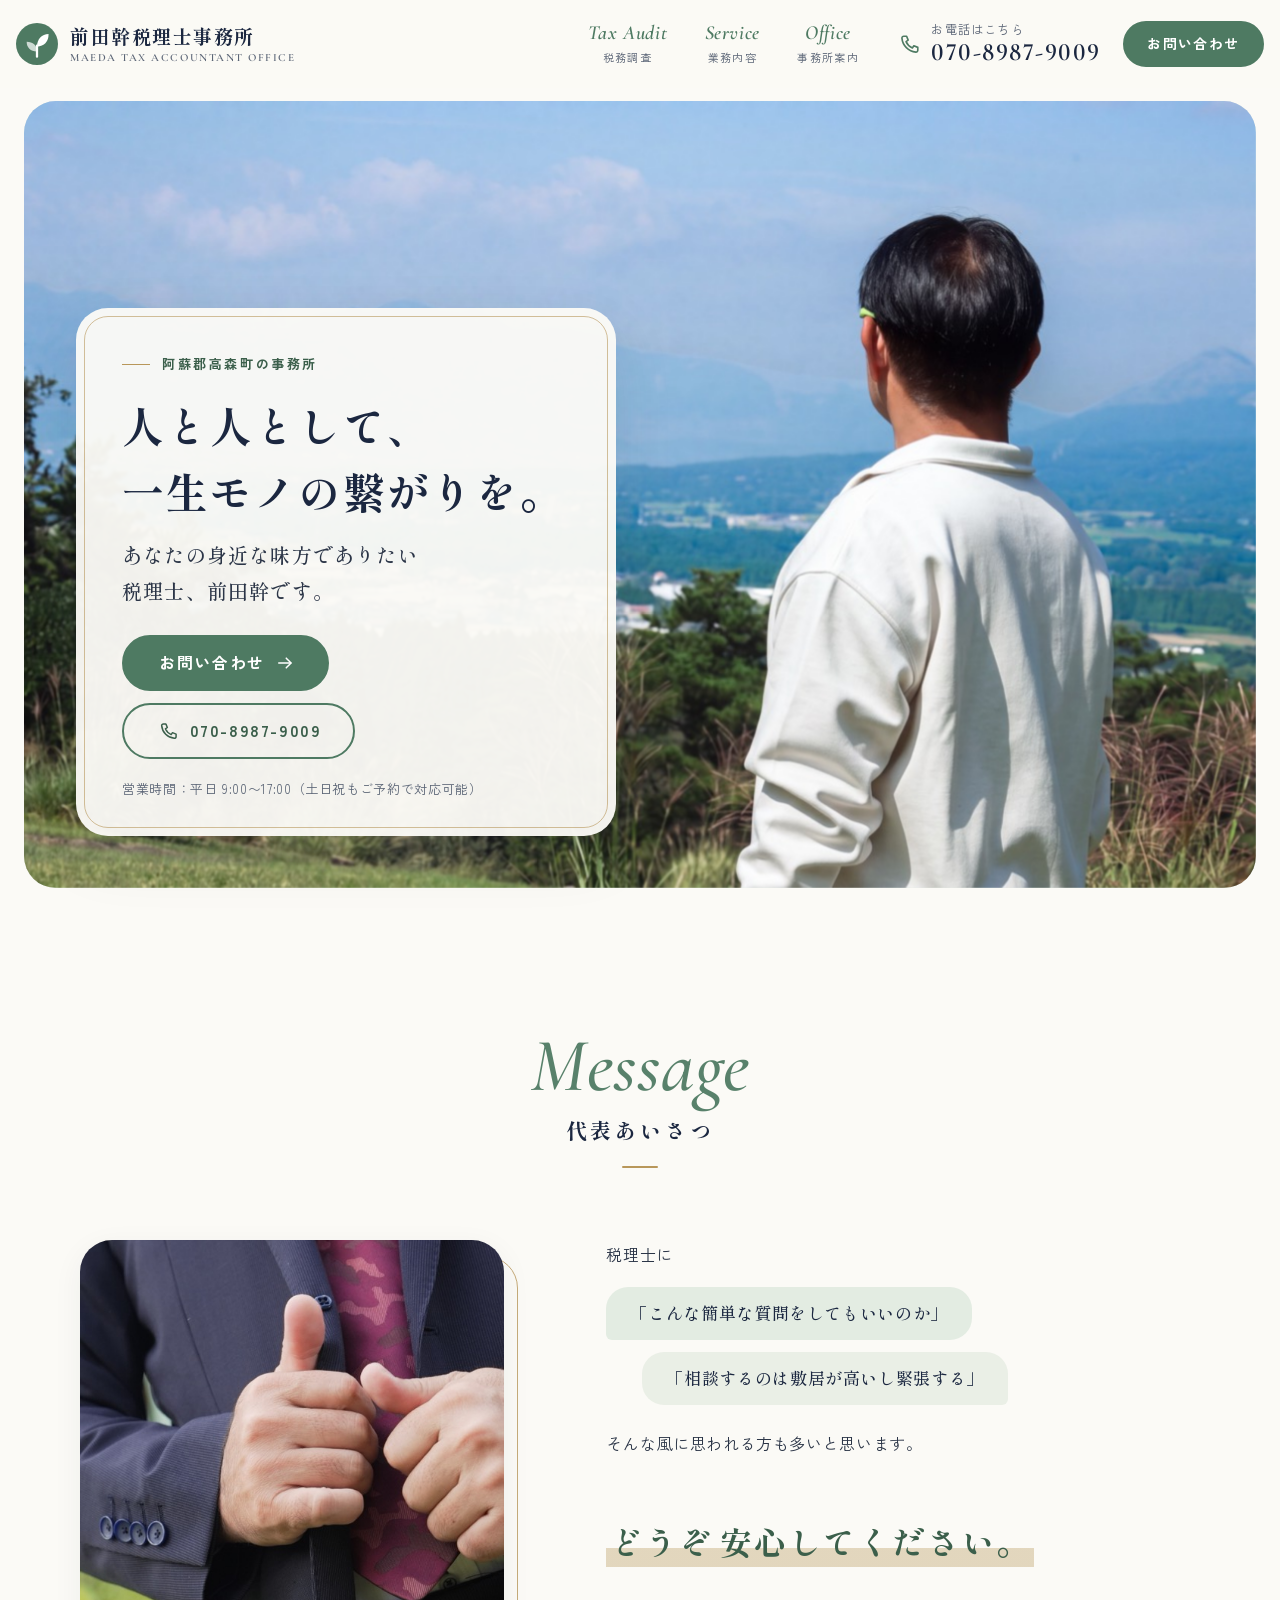
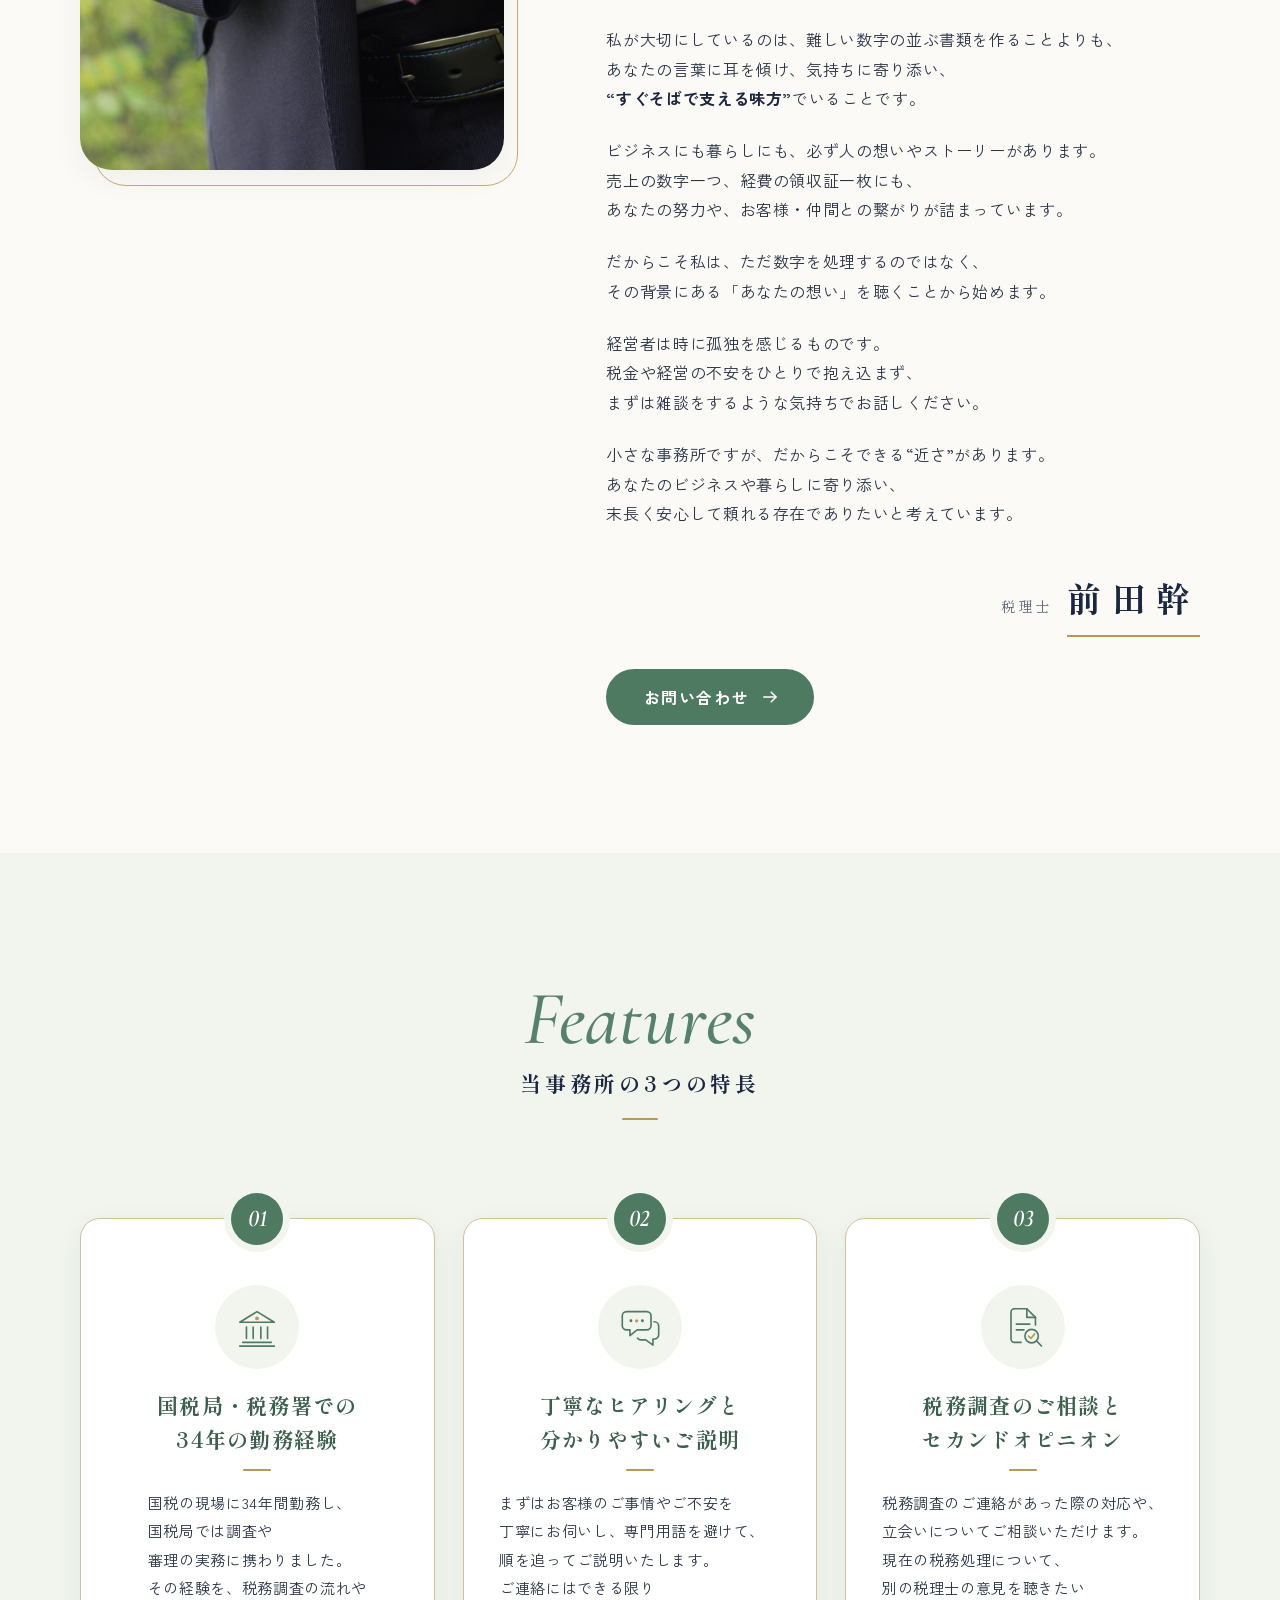
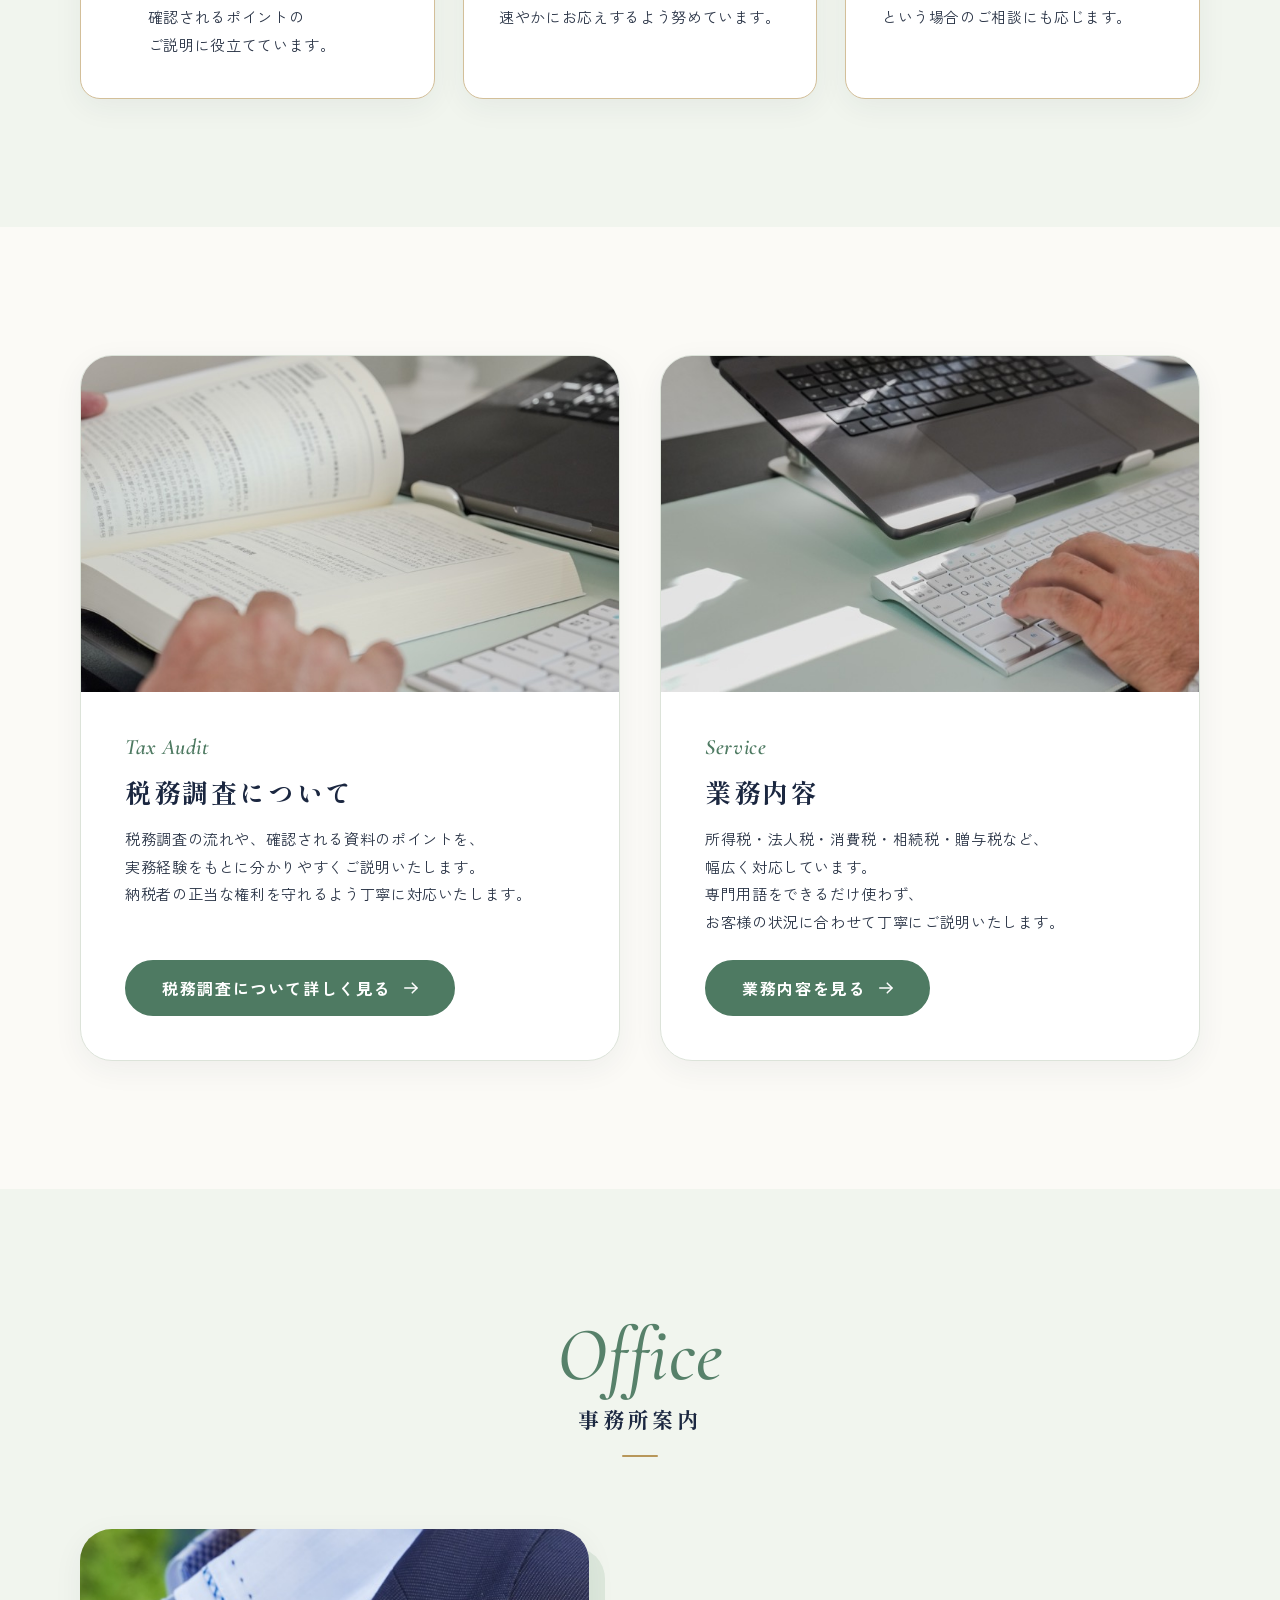
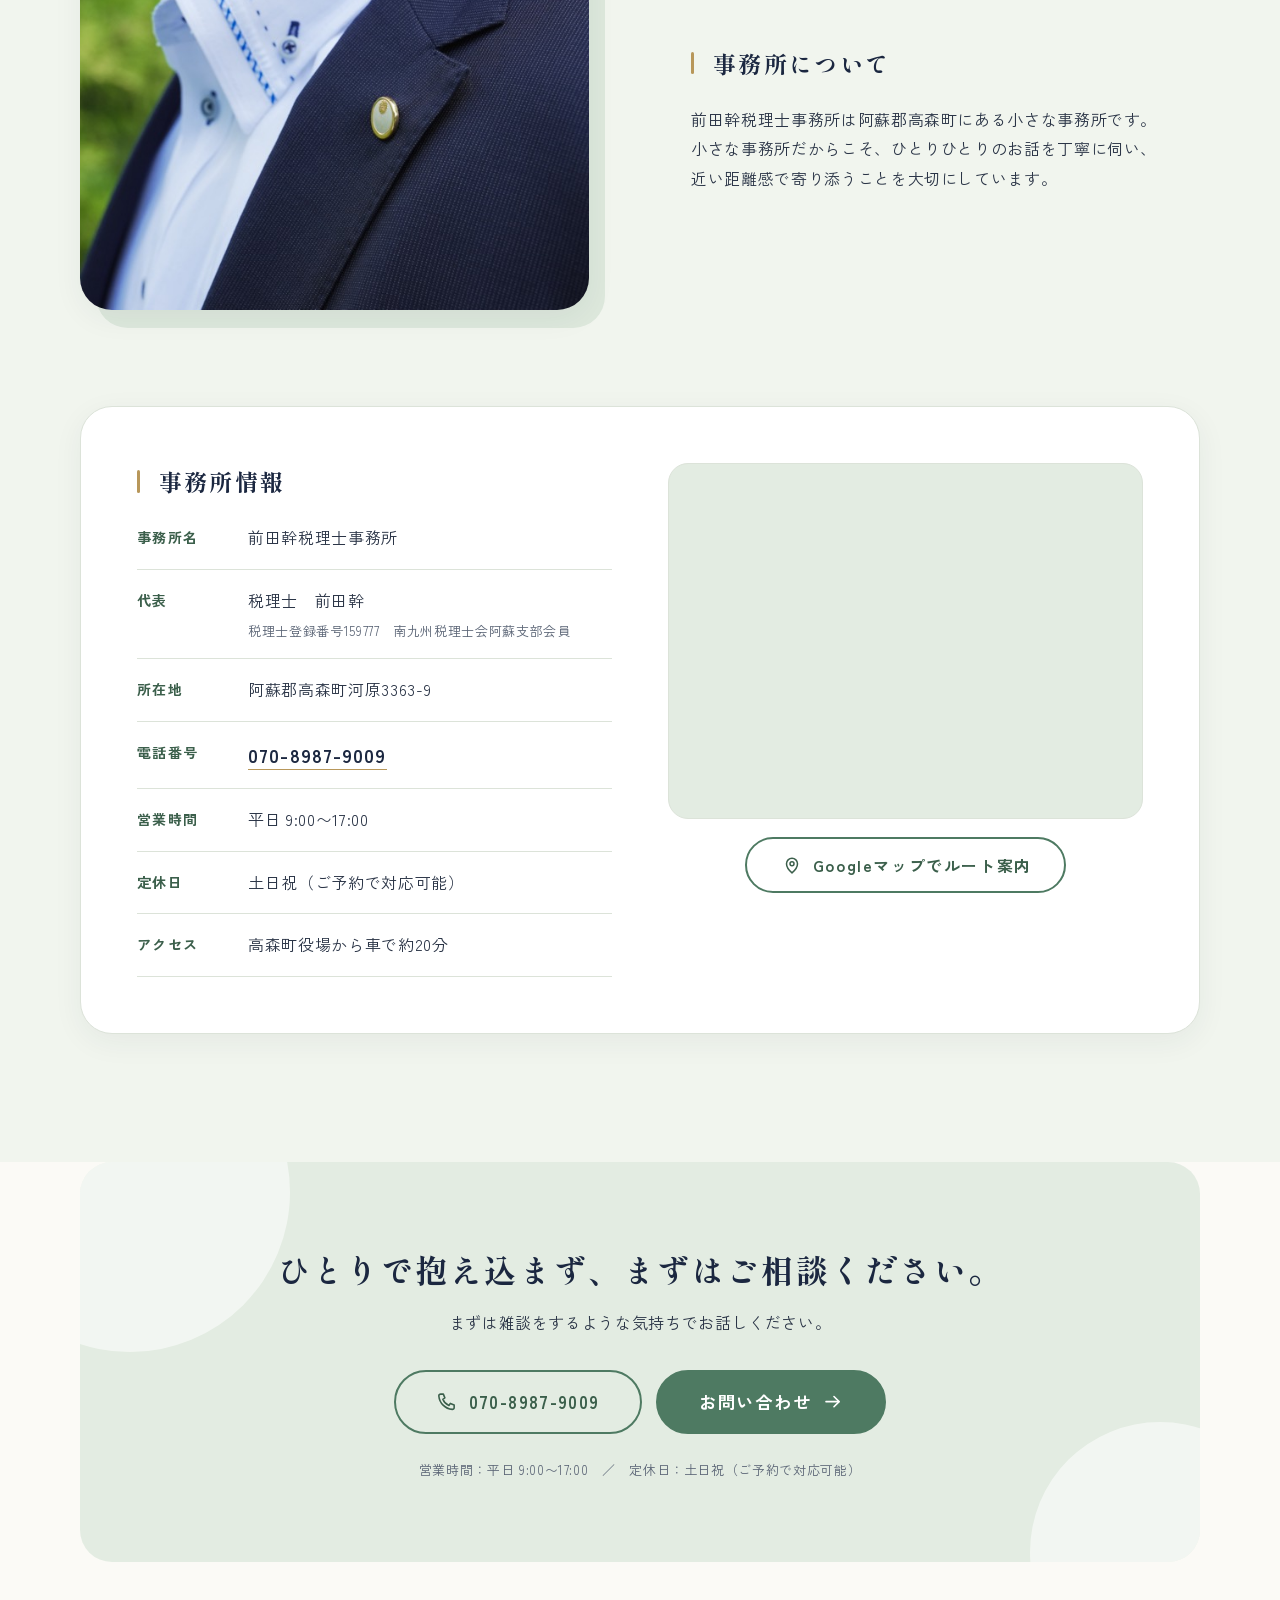
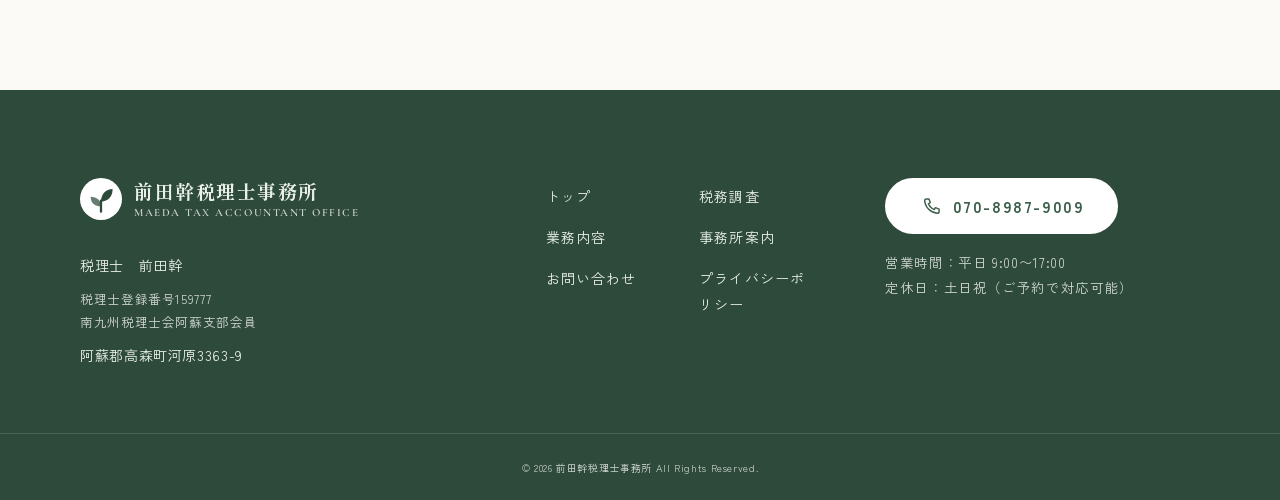
==== commit 41ea5084: "update" ====
--- a/index.html
+++ b/index.html
@@ -217,7 +217,7 @@
   </div>
   <div class="hero__inner">
     <div class="hero__card">
-      <p class="hero__eyebrow">阿蘇郡高森町の税理士事務所</p>
+      <p class="hero__eyebrow">阿蘇郡高森町の事務所</p>
       <h1 class="hero__title" id="hero-title">
         <span class="hero__title-main"><span class="ib">人と人として、</span><span class="ib">一生モノの繋がりを。</span></span>
         <span class="hero__title-sub"><span class="ib">あなたの身近な味方でありたい</span><span class="ib"><br class="is-sp">税理士、前田幹です。</span></span>
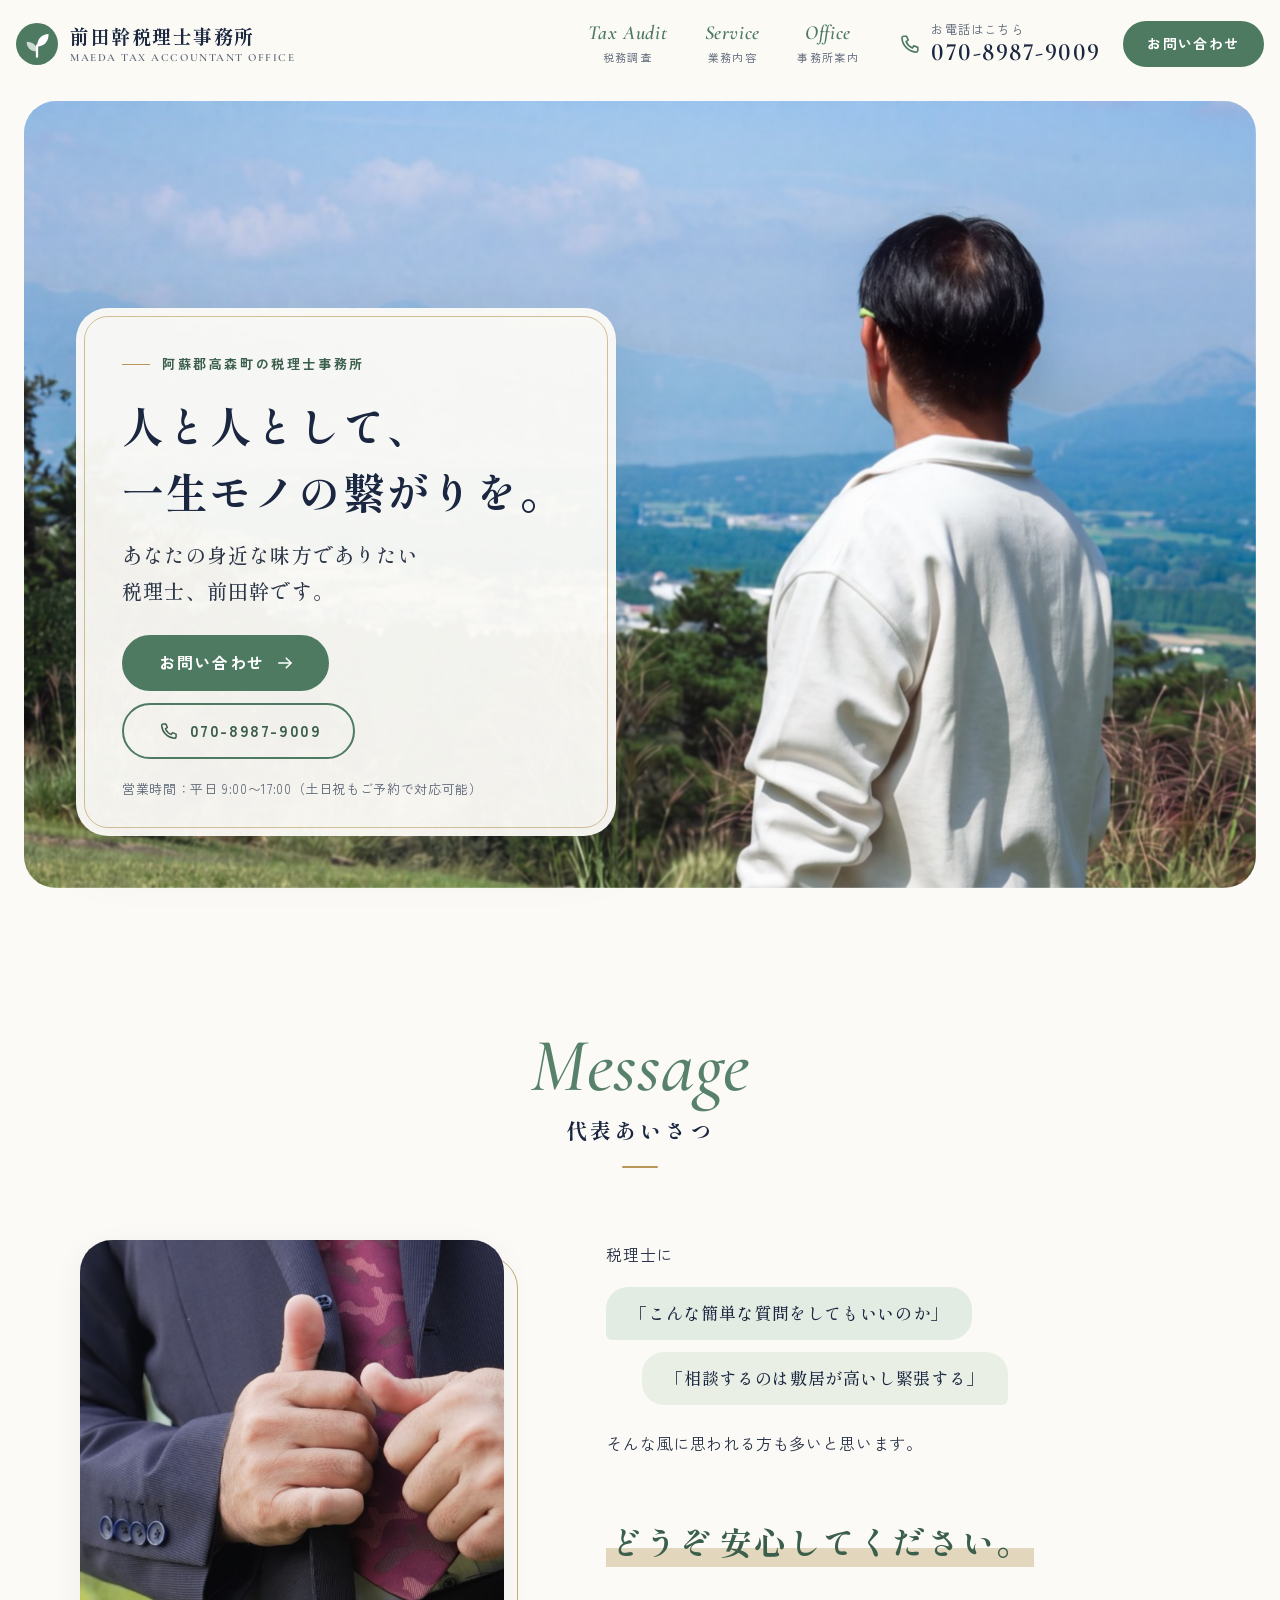
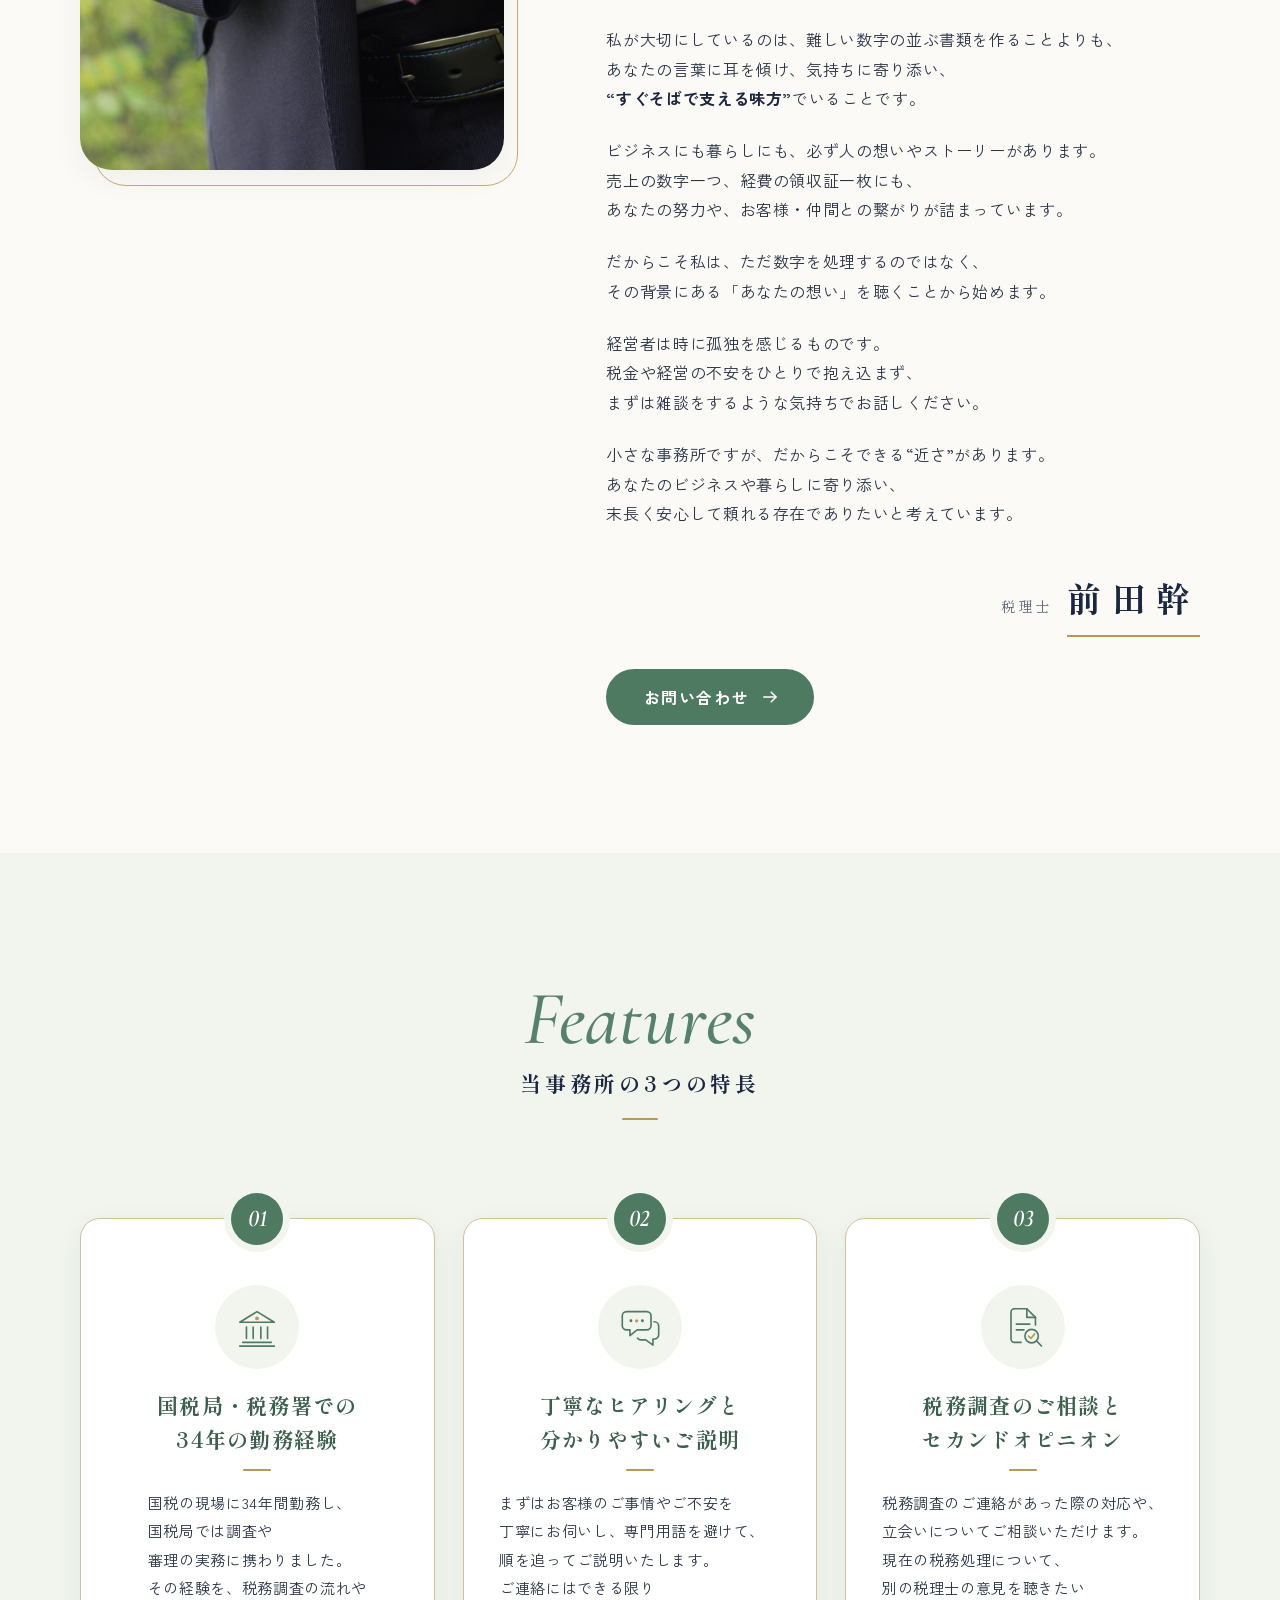
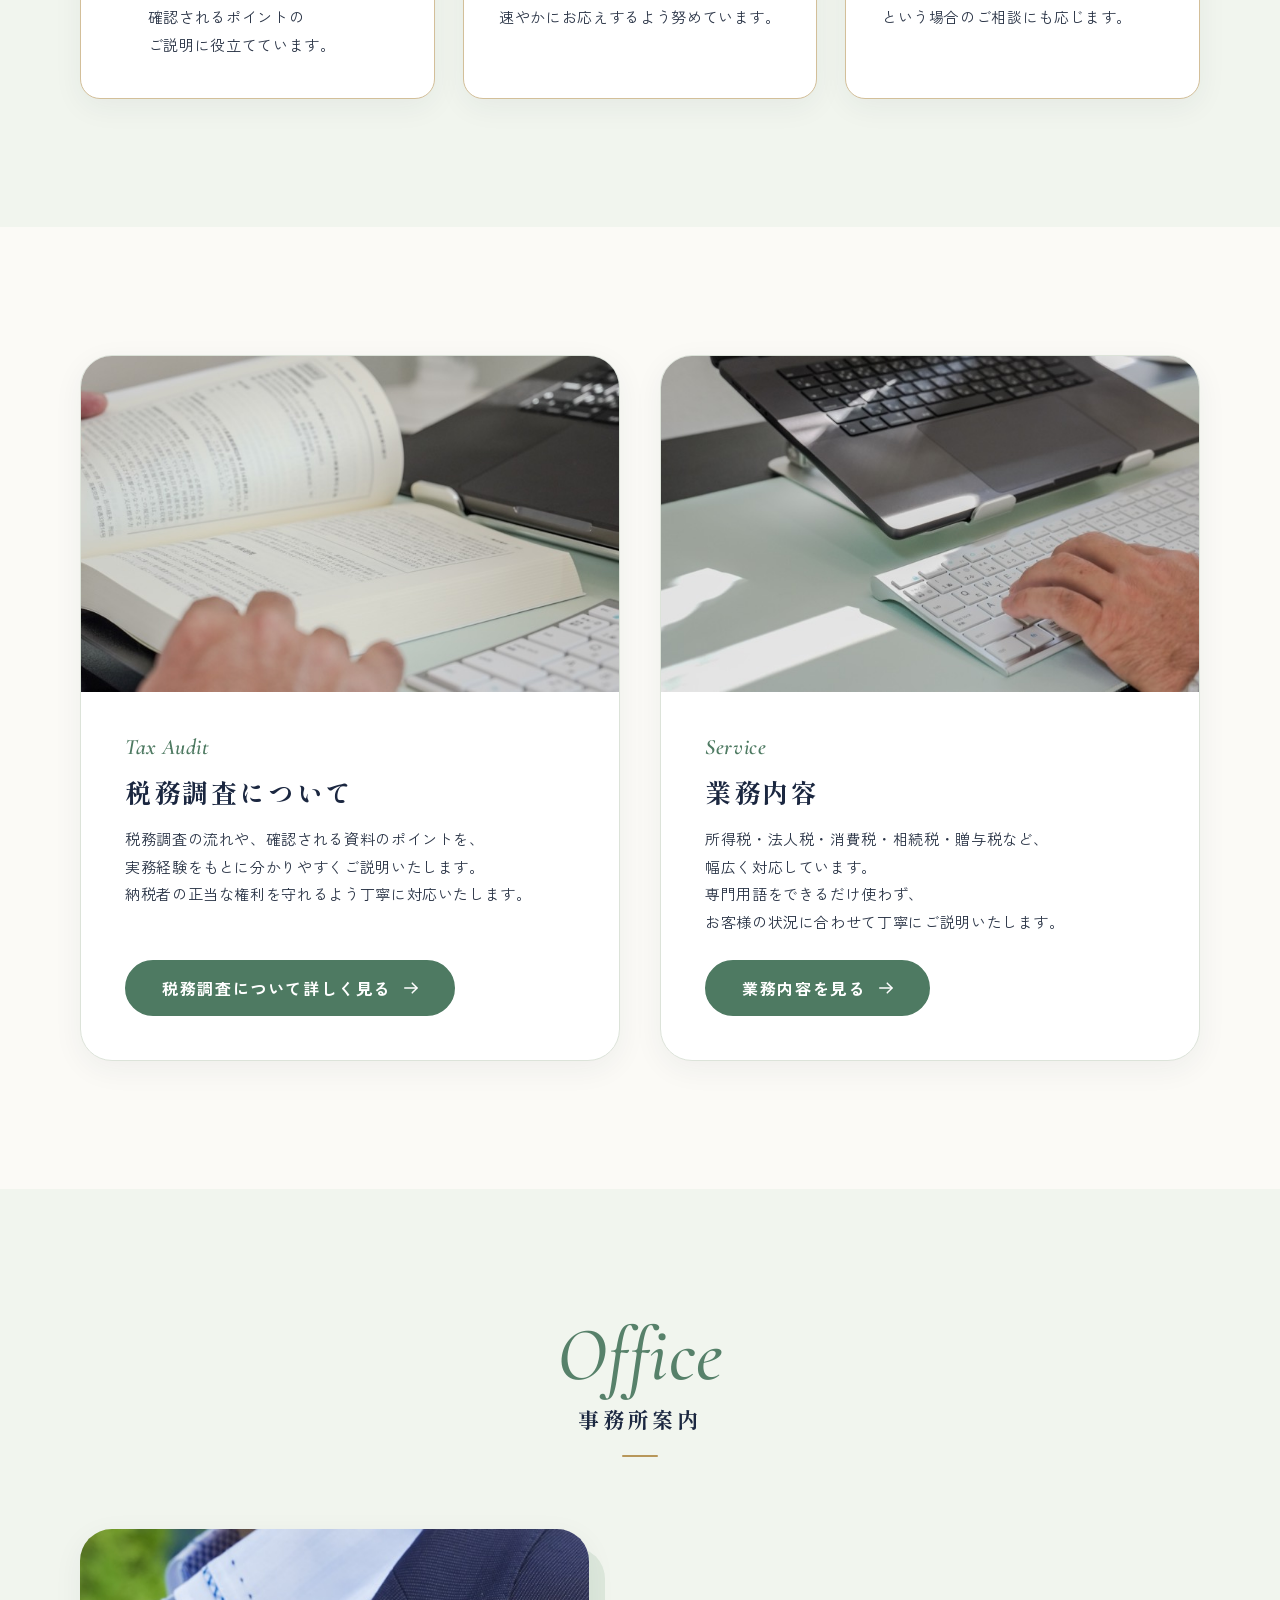
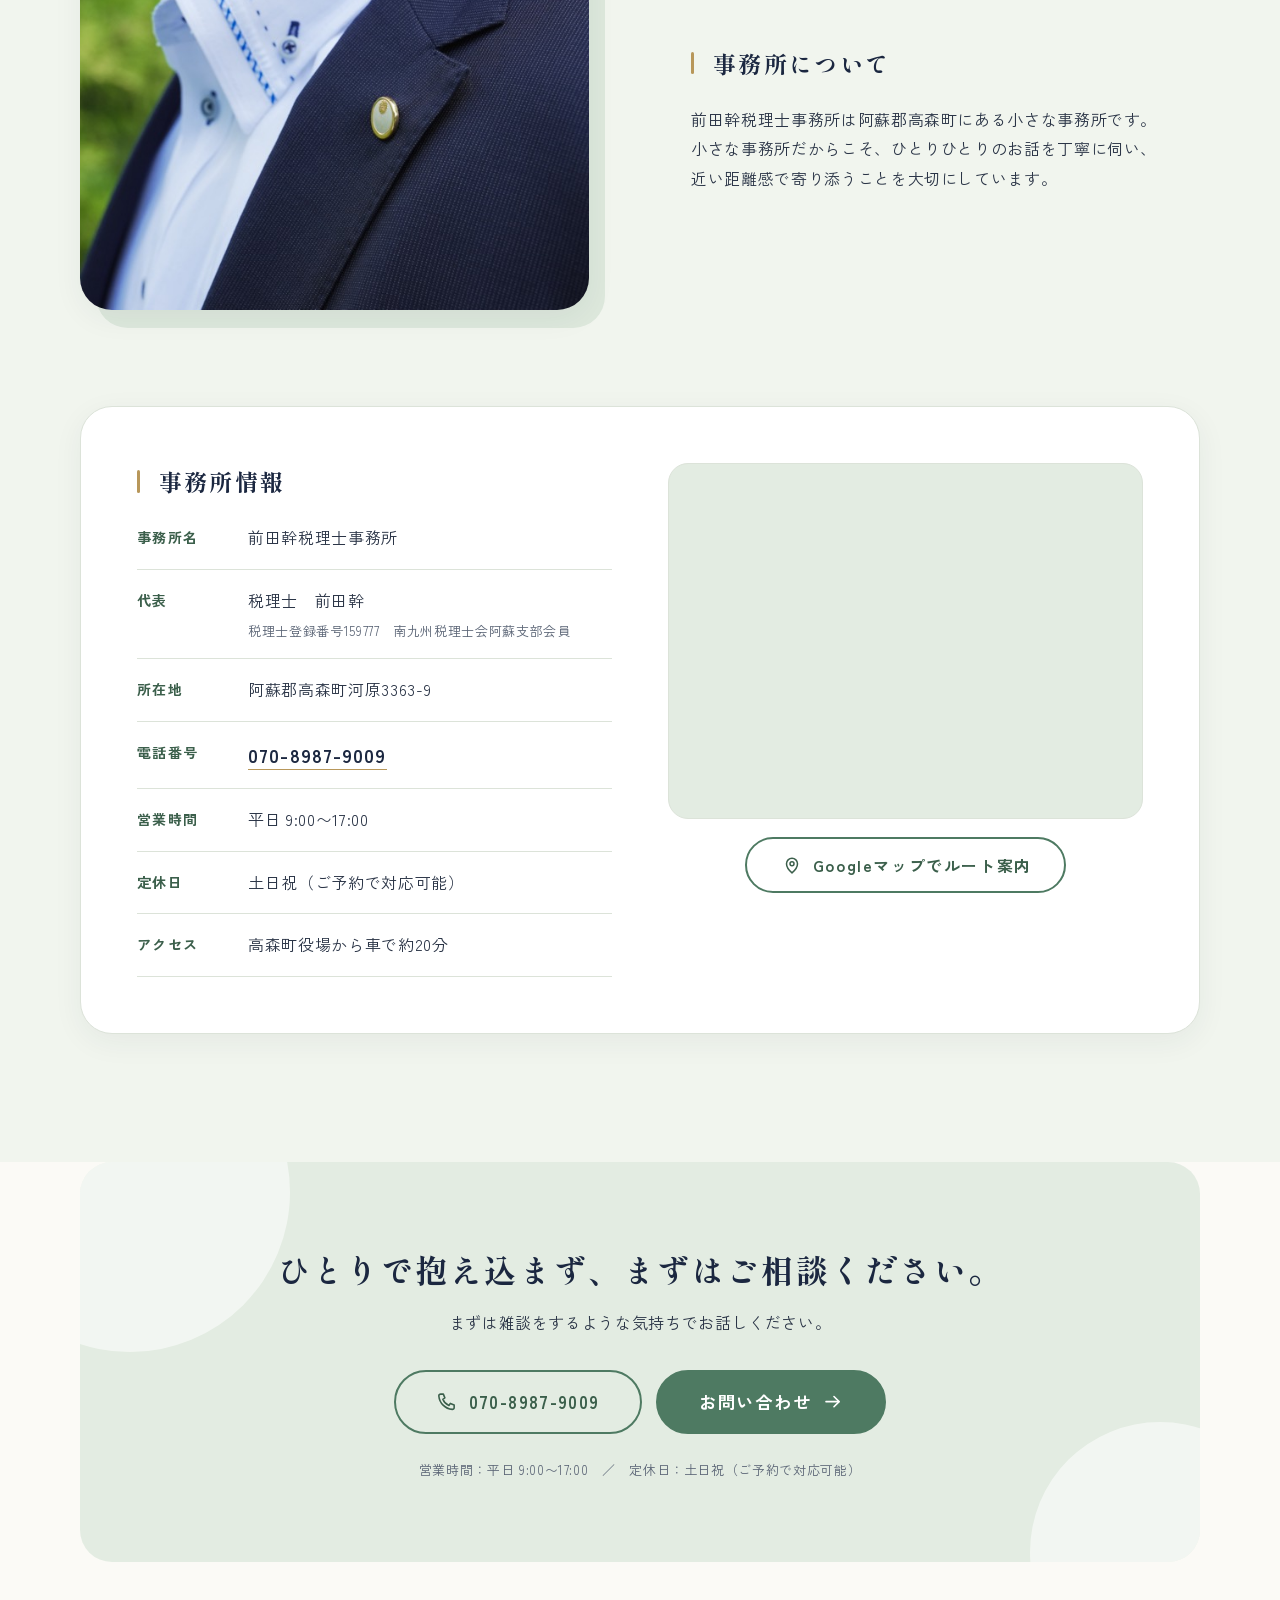
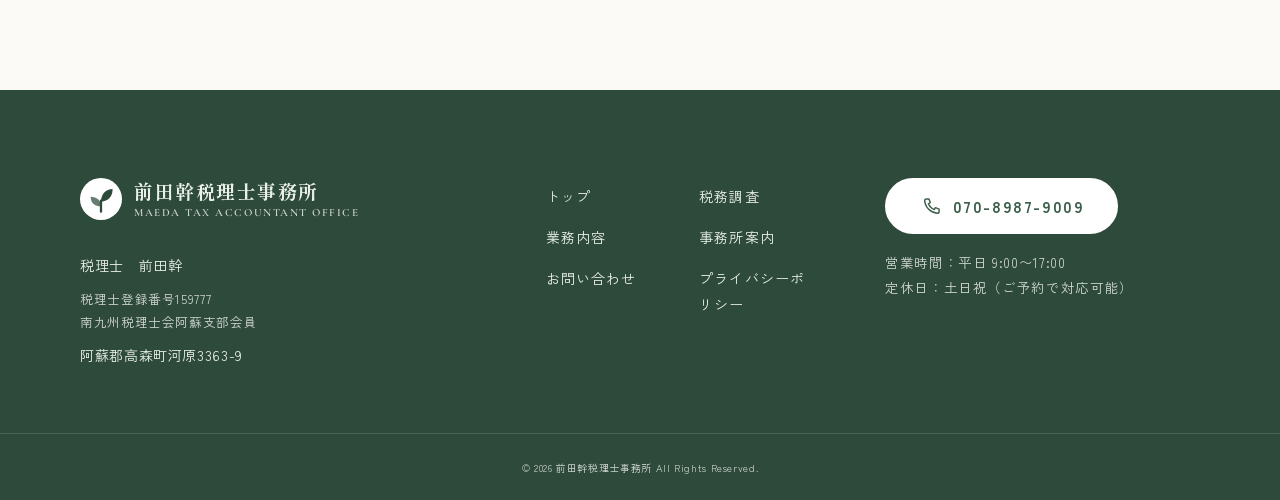
==== commit 67067d45: "update" ====
--- a/index.html
+++ b/index.html
@@ -217,7 +217,7 @@
   </div>
   <div class="hero__inner">
     <div class="hero__card">
-      <p class="hero__eyebrow">阿蘇郡高森町の事務所</p>
+      <p class="hero__eyebrow">阿蘇郡高森町の税理士事務所</p>
       <h1 class="hero__title" id="hero-title">
         <span class="hero__title-main"><span class="ib">人と人として、</span><span class="ib">一生モノの繋がりを。</span></span>
         <span class="hero__title-sub"><span class="ib">あなたの身近な味方でありたい</span><span class="ib"><br class="is-sp">税理士、前田幹です。</span></span>
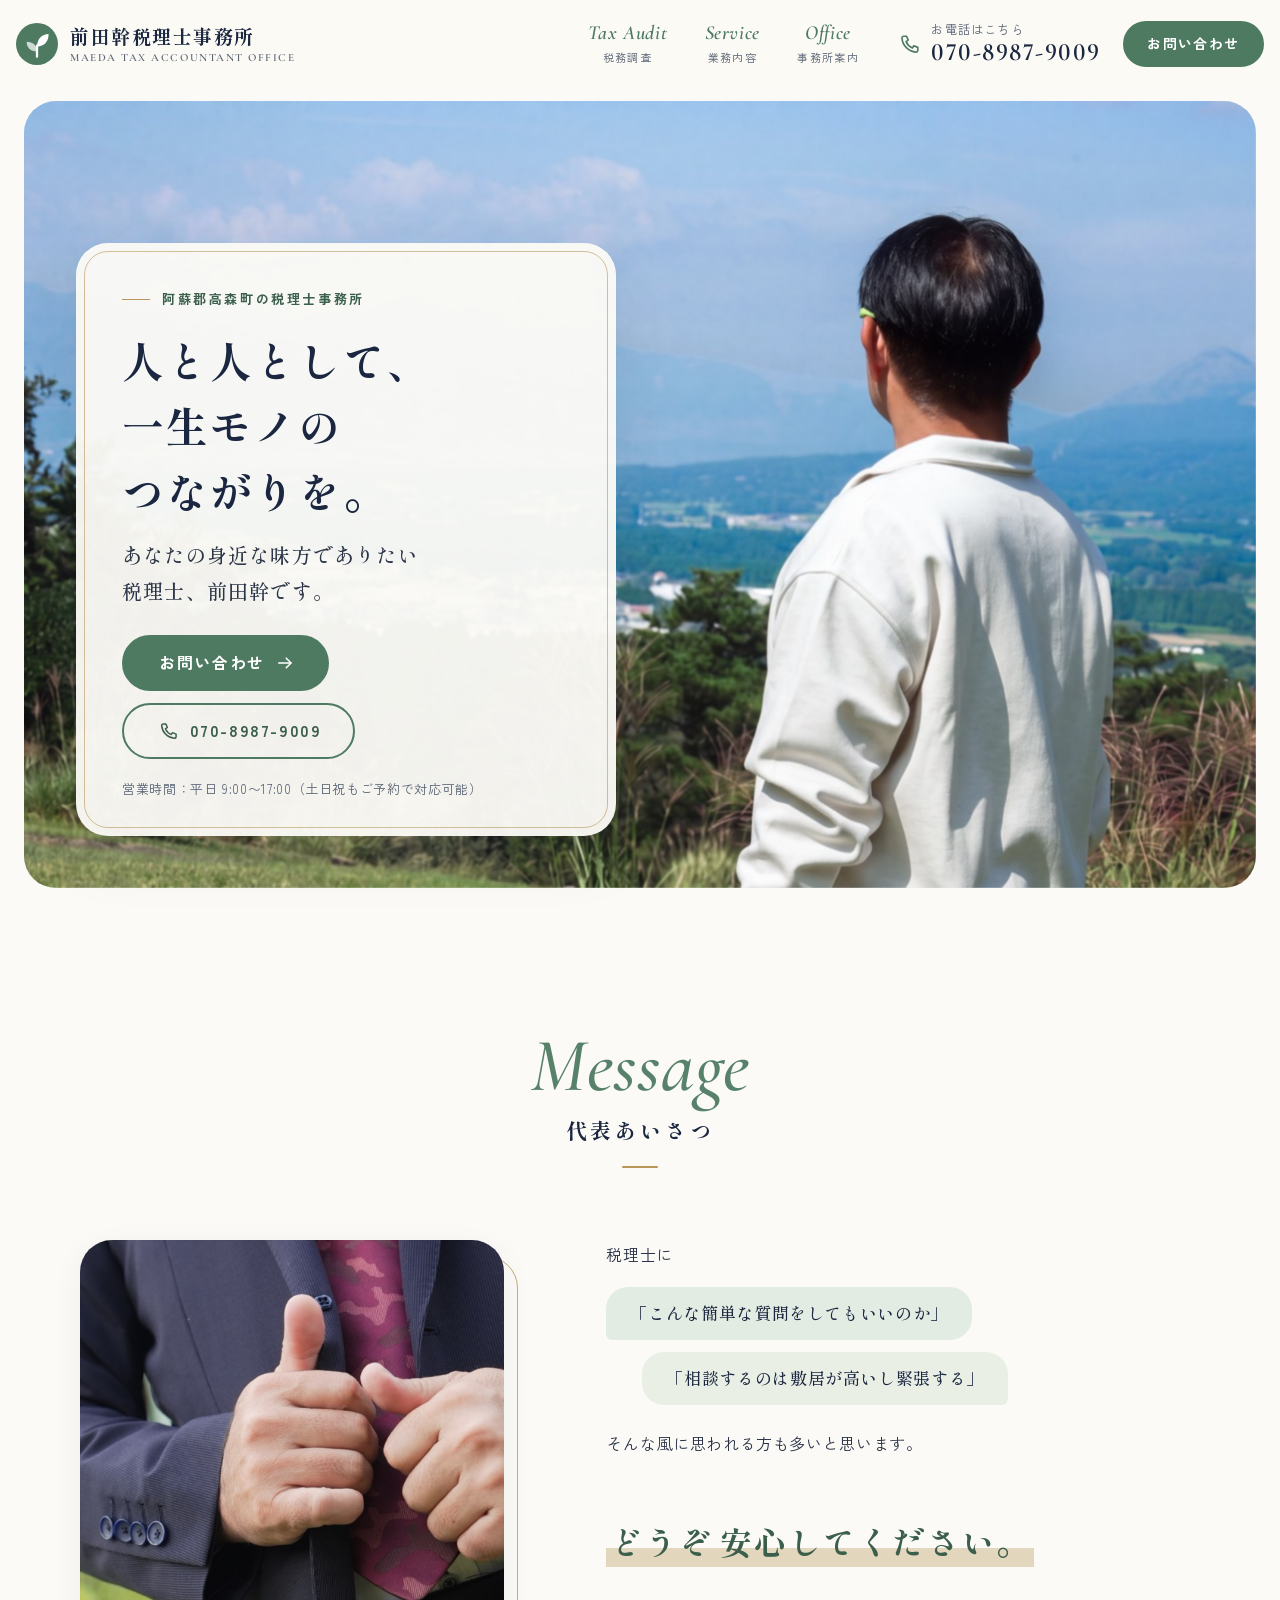
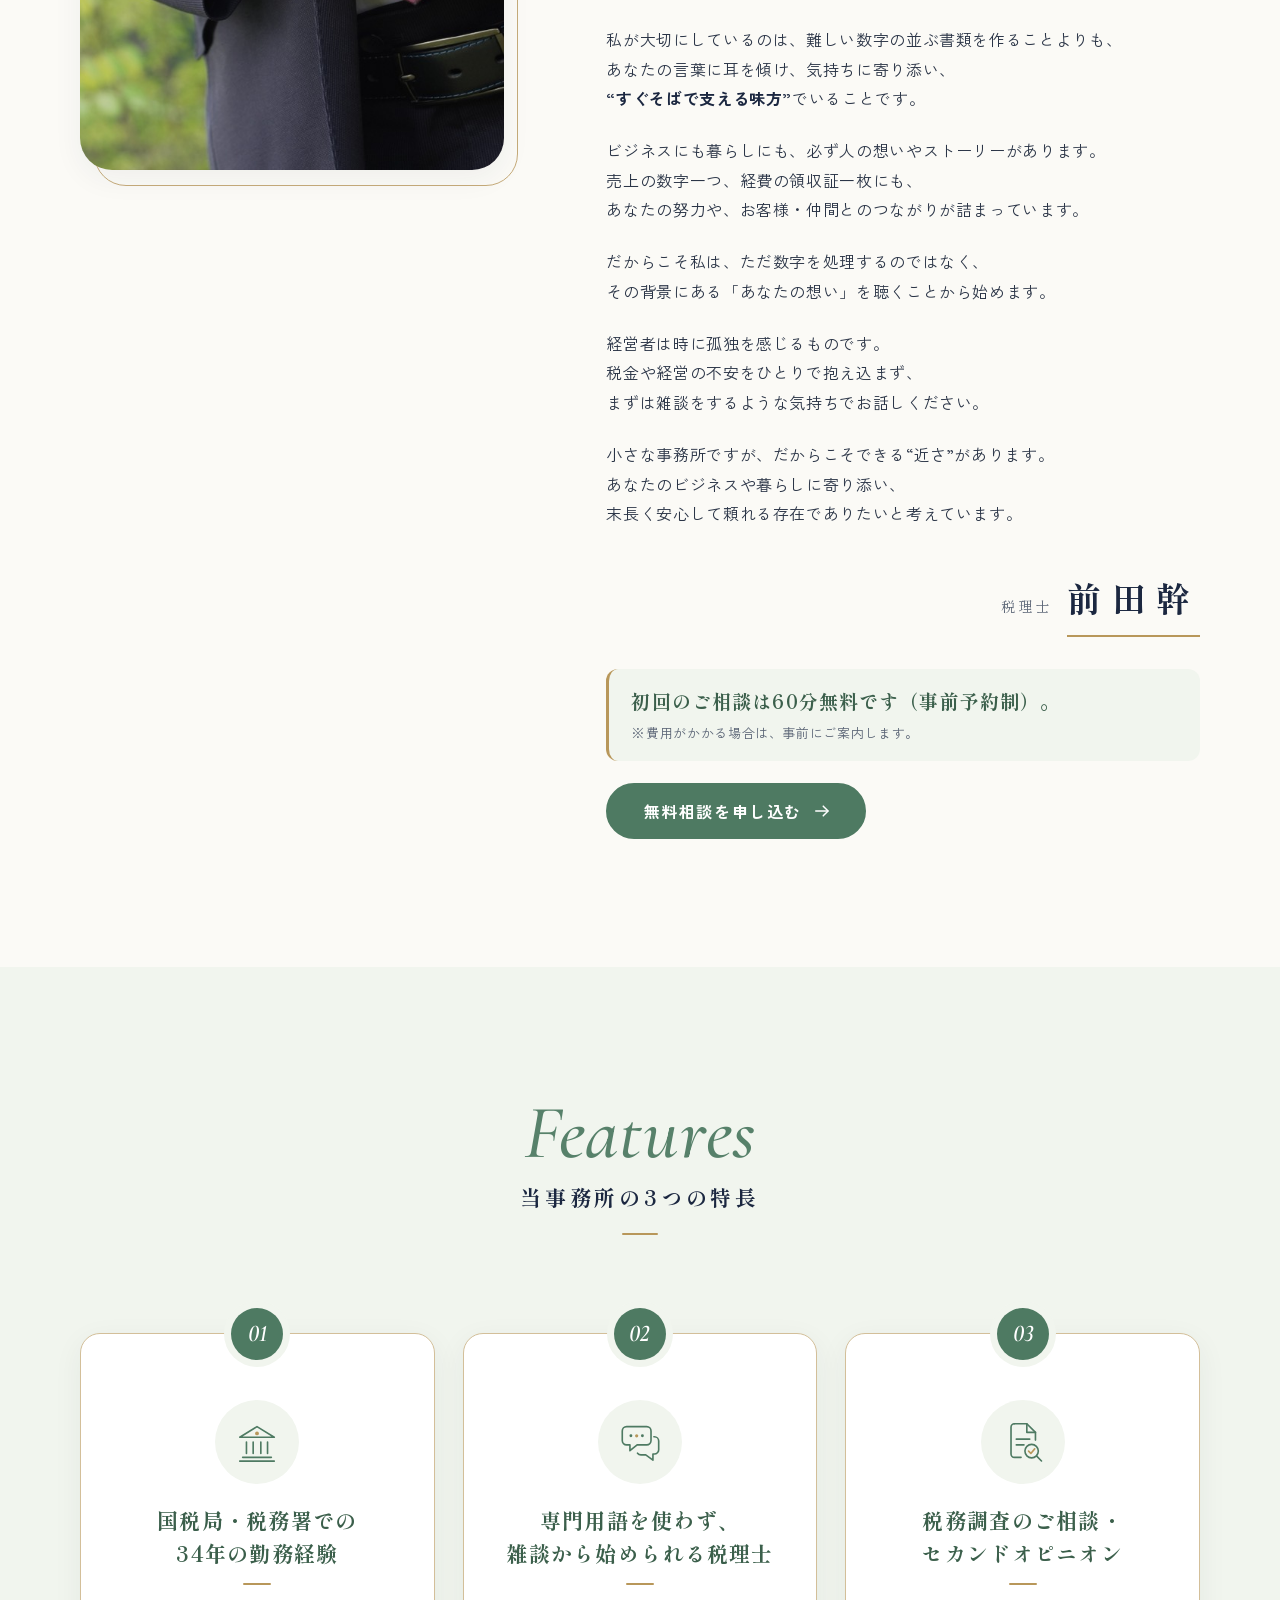
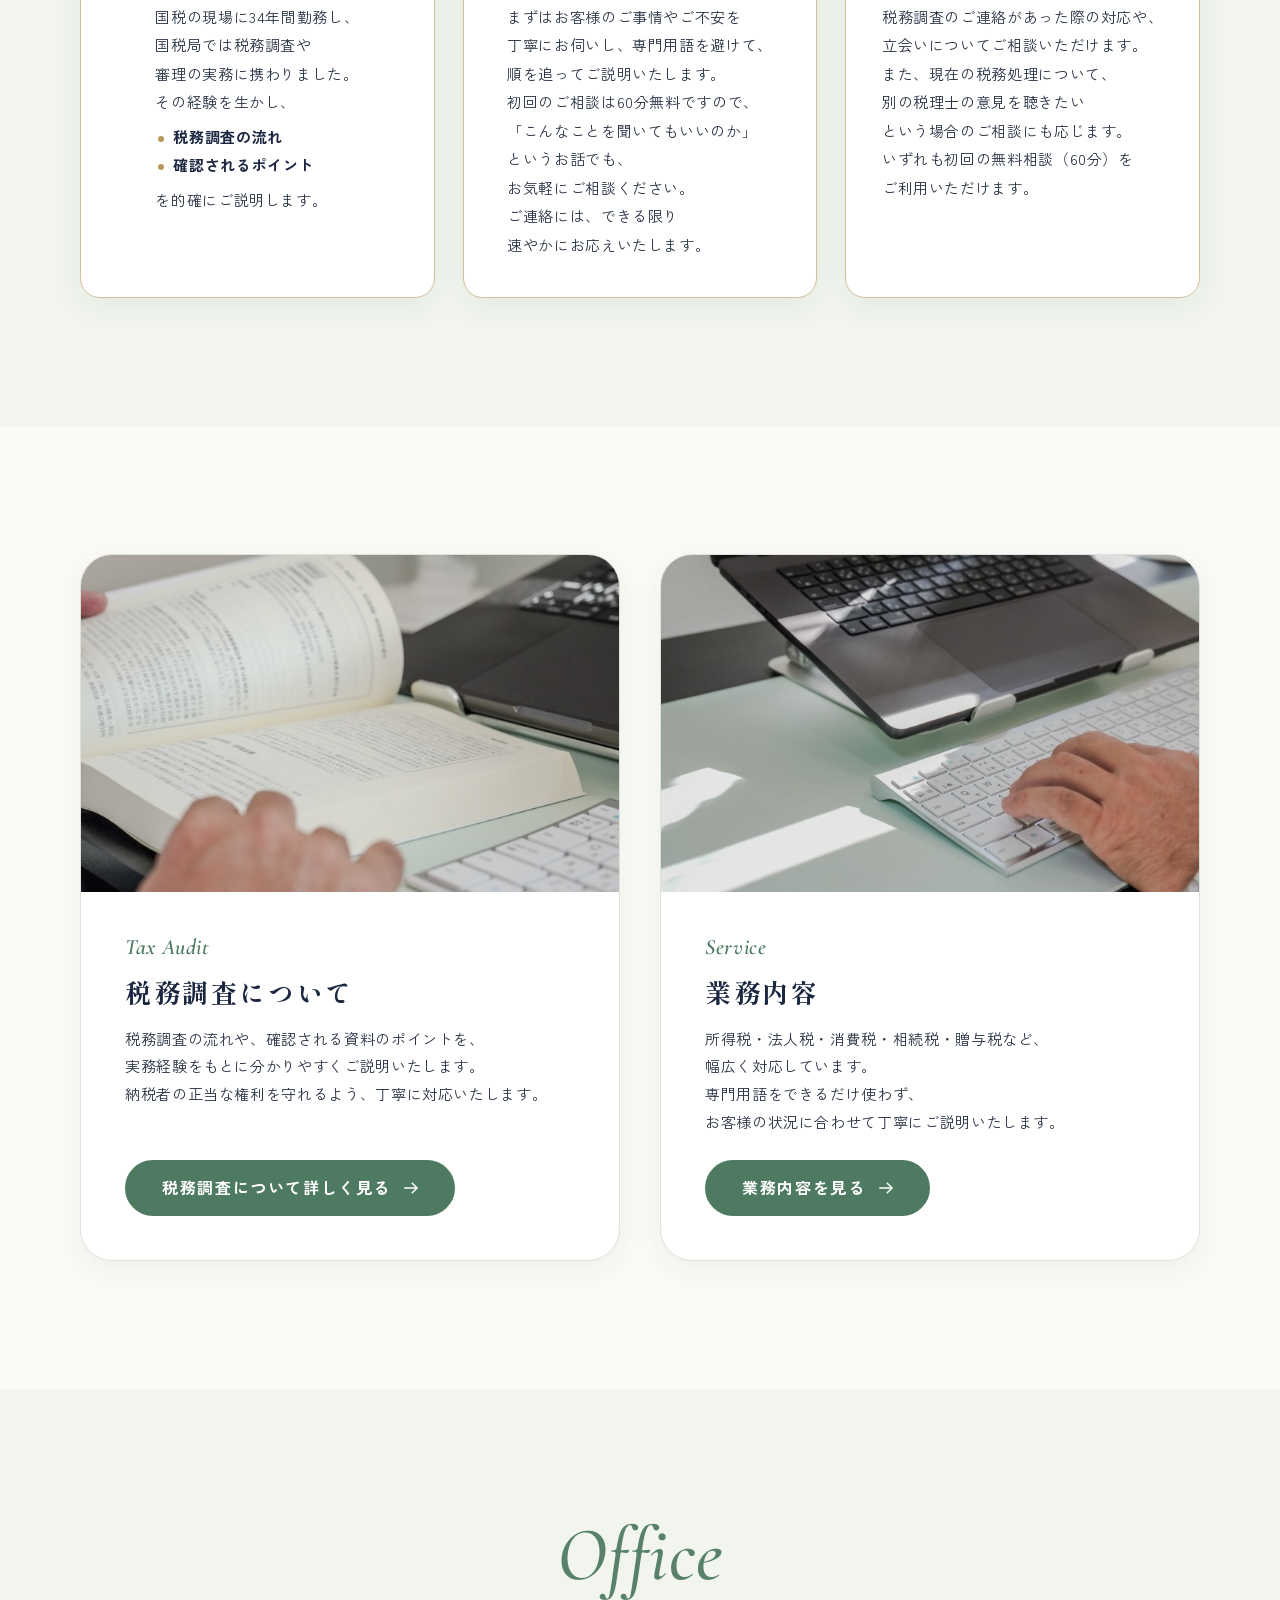
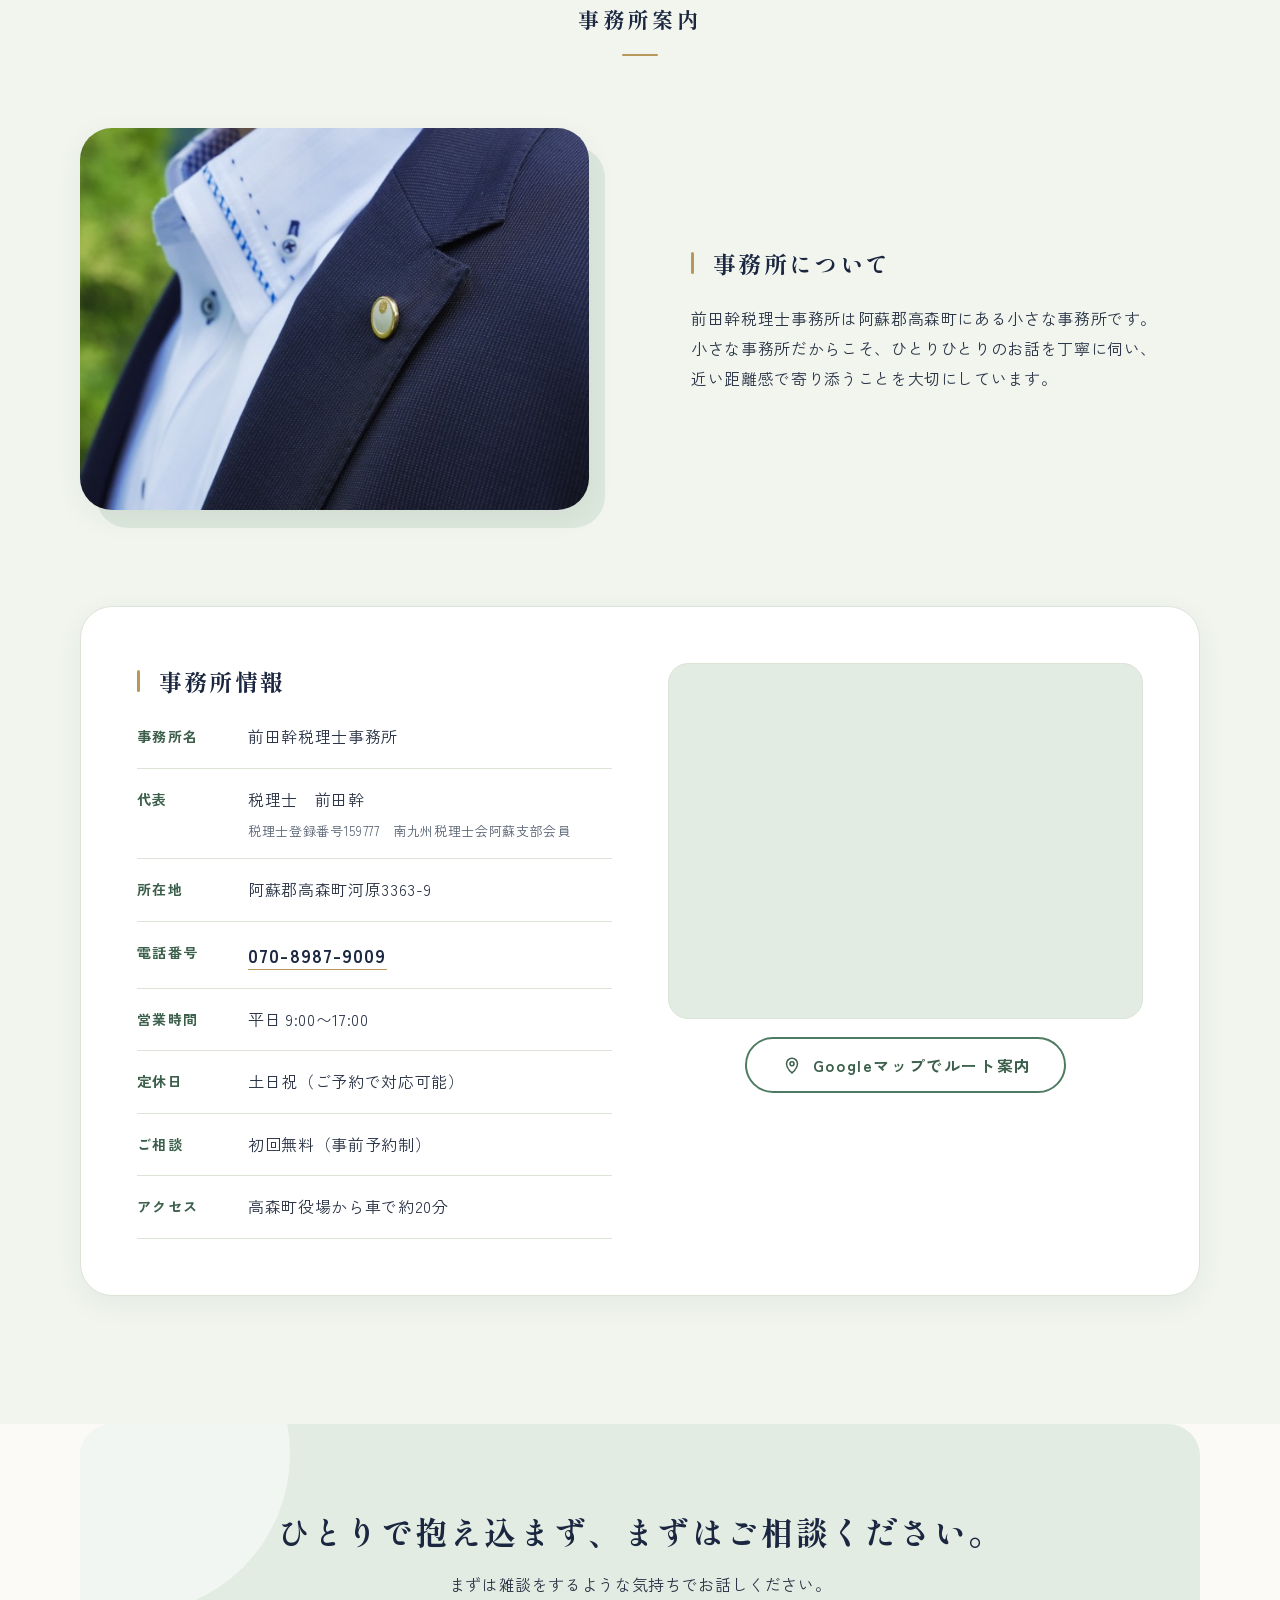
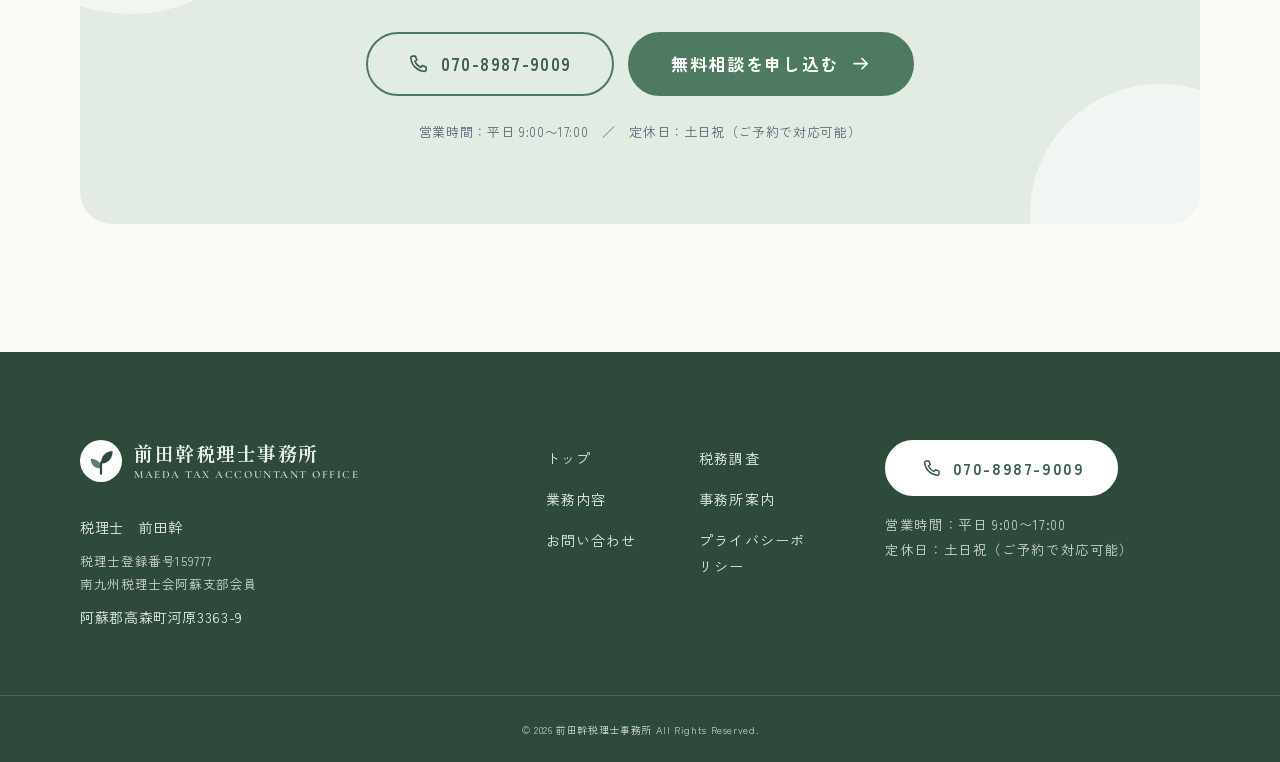
==== commit 0da4ac37: "変更反映" ====
--- a/index.html
+++ b/index.html
@@ -219,8 +219,8 @@
     <div class="hero__card">
       <p class="hero__eyebrow">阿蘇郡高森町の税理士事務所</p>
       <h1 class="hero__title" id="hero-title">
-        <span class="hero__title-main"><span class="ib">人と人として、</span><span class="ib">一生モノの繋がりを。</span></span>
-        <span class="hero__title-sub"><span class="ib">あなたの身近な味方でありたい</span><span class="ib"><br class="is-sp">税理士、前田幹です。</span></span>
+        <span class="hero__title-main"><span class="ib">人と人として、</span><span class="ib">一生モノのつながりを。</span></span>
+        <span class="hero__title-sub"><span class="ib">あなたの身近な味方でありたい</span><br class="is-sp"><span class="ib">税理士、前田幹です。</span></span>
       </h1>
       <div class="hero__actions">
         <a class="btn" href="service.html#contact"><span>お問い合わせ</span><svg class="icon" aria-hidden="true" focusable="false"><use href="#i-arrow"/></svg></a>
@@ -263,13 +263,14 @@
         <p class="message__assure"><span class="ib">どうぞ</span><span class="ib">安心してください。</span></p>
 
         <p>私が大切にしているのは、<br class="is-sp">難しい数字の並ぶ書類を作ることよりも、<br class="is-pc"><br class="is-sp">あなたの言葉に耳を傾け、気持ちに寄り添い、<strong><br class="is-pc"><br class="is-sp">“すぐそばで支える味方”</strong>でいることです。</p>
-        <p>ビジネスにも暮らしにも、<br class="is-sp">必ず人の想いやストーリーがあります。<br class="is-pc"><br class="is-sp">売上の数字一つ、経費の領収証一枚にも、<br class="is-pc"><br class="is-sp">あなたの努力や、お客様・仲間との繋がりが詰まっています。</p>
-        <p>だからこそ私は、ただ数字を処理するのではなく、<br class="is-pc"><br class="is-sp">その背景にある「あなたの想い」を聴くことから始めます。</p>
+        <p>ビジネスにも暮らしにも、<br class="is-sp">必ず人の想いやストーリーがあります。<br class="is-pc"><br class="is-sp">売上の数字一つ、経費の領収証一枚にも、<br class="is-pc"><br class="is-sp">あなたの努力や、<br class="is-sp">お客様・仲間とのつながりが詰まっています。</p>
+        <p>だからこそ私は、ただ数字を処理するのではなく、<br class="is-pc"><br class="is-sp">その背景にある<br class="is-sp">「あなたの想い」を聴くことから始めます。</p>
         <p>経営者は時に孤独を感じるものです。<br class="is-pc"><br class="is-sp">税金や経営の不安をひとりで抱え込まず、<br class="is-pc"><br class="is-sp">まずは雑談をするような気持ちでお話しください。</p>
-        <p>小さな事務所ですが、だからこそできる“近さ”があります。<br class="is-pc"><br class="is-sp">あなたのビジネスや暮らしに寄り添い、<br class="is-pc"><br class="is-sp">末長く安心して頼れる存在でありたいと考えています。</p>
+        <p>小さな事務所ですが、<br class="is-sp">だからこそできる“近さ”があります。<br class="is-pc"><br class="is-sp">あなたのビジネスや暮らしに寄り添い、<br class="is-pc"><br class="is-sp">末長く安心して頼れる<br class="is-sp">存在でありたいと考えています。</p>
 
         <p class="message__sign"><span class="message__sign-role">税理士</span><span class="message__sign-name">前田幹</span></p>
-        <p><a class="btn" href="service.html#contact"><span>お問い合わせ</span><svg class="icon" aria-hidden="true" focusable="false"><use href="#i-arrow"/></svg></a></p>
+        <p class="free-note"><strong class="free-note__main">初回のご相談は60分無料です<br class="is-sp">（事前予約制）。</strong><small class="free-note__sub">※費用がかかる場合は、事前にご案内します。</small></p>
+        <p><a class="btn" href="service.html#contact"><span>無料相談を申し込む</span><svg class="icon" aria-hidden="true" focusable="false"><use href="#i-arrow"/></svg></a></p>
       </div>
     </div>
   </div>
@@ -291,19 +292,26 @@
         <span class="feature__num" aria-hidden="true">01</span>
         <span class="feature__icon" aria-hidden="true"><svg class="icon icon--xl" focusable="false"><use href="#i-building"/></svg></span>
         <h3 class="feature__title"><span class="ib">国税局・税務署での</span><span class="ib">34年の勤務経験</span></h3>
-        <p class="feature__text">国税の現場に34年間勤務し、<br class="is-pc"><br class="is-sp">国税局では調査や<br class="is-pc">審理の実務に携わりました。<br class="is-pc"><br class="is-sp">その経験を、税務調査の流れや<br class="is-pc"><br class="is-sp">確認されるポイントの<br class="is-pc">ご説明に役立てています。</p>
+        <div class="feature__text">
+          <p>国税の現場に34年間勤務し、<br class="is-pc"><br class="is-sp">国税局では税務調査や<br class="is-pc">審理の実務に携わりました。<br class="is-pc"><br class="is-sp">その経験を生かし、</p>
+          <ul class="feature__points">
+            <li>税務調査の流れ</li>
+            <li>確認されるポイント</li>
+          </ul>
+          <p>を的確にご説明します。</p>
+        </div>
       </li>
       <li class="feature reveal">
         <span class="feature__num" aria-hidden="true">02</span>
         <span class="feature__icon" aria-hidden="true"><svg class="icon icon--xl" focusable="false"><use href="#i-talk"/></svg></span>
-        <h3 class="feature__title"><span class="ib">丁寧なヒアリングと</span><span class="ib">分かりやすいご説明</span></h3>
-        <p class="feature__text">まずはお客様のご事情やご不安を<br class="is-pc">丁寧にお伺いし、<br class="is-sp">専門用語を避けて、<br class="is-pc">順を追ってご説明いたします。<br class="is-pc"><br class="is-sp">ご連絡にはできる限り<br class="is-pc">速やかにお応えするよう<br class="is-sp">努めています。</p>
+        <h3 class="feature__title"><span class="ib">専門用語を使わず、</span><span class="ib">雑談から始められる税理士</span></h3>
+        <p class="feature__text">まずはお客様のご事情やご不安を<br class="is-pc">丁寧にお伺いし、<br class="is-sp">専門用語を避けて、<br class="is-pc">順を追ってご説明いたします。<br class="is-pc"><br class="is-sp">初回のご相談は60分無料ですので、<br class="is-pc"><br class="is-sp">「こんなことを聞いてもいいのか」<br class="is-pc"><br class="is-sp">というお話でも、<br class="is-pc">お気軽にご相談ください。<br class="is-pc"><br class="is-sp">ご連絡には、できる限り<br class="is-pc"><br class="is-sp">速やかにお応えいたします。</p>
       </li>
       <li class="feature reveal">
         <span class="feature__num" aria-hidden="true">03</span>
         <span class="feature__icon" aria-hidden="true"><svg class="icon icon--xl" focusable="false"><use href="#i-review"/></svg></span>
-        <h3 class="feature__title"><span class="ib">税務調査のご相談と</span><span class="ib">セカンドオピニオン</span></h3>
-        <p class="feature__text">税務調査のご連絡があった際の対応や、<br class="is-pc"><br class="is-sp">立会いについてご相談いただけます。<br class="is-pc"><br class="is-sp">現在の税務処理について、<br>別の税理士の意見を聴きたい<br class="is-pc"><br class="is-sp">という場合のご相談にも応じます。</p>
+        <h3 class="feature__title"><span class="ib">税務調査のご相談・</span><span class="ib">セカンドオピニオン</span></h3>
+        <p class="feature__text">税務調査のご連絡があった際の対応や、<br class="is-pc"><br class="is-sp">立会いについてご相談いただけます。<br class="is-pc"><br class="is-sp">また、現在の税務処理について、<br>別の税理士の意見を聴きたい<br class="is-pc"><br class="is-sp">という場合のご相談にも応じます。<br class="is-pc"><br class="is-sp">いずれも初回の無料相談（60分）を<br class="is-pc"><br class="is-sp">ご利用いただけます。</p>
       </li>
     </ul>
   </div>
@@ -329,7 +337,7 @@
         <div class="link-card__body">
           <p class="link-card__en" aria-hidden="true">Tax Audit</p>
           <h2 class="link-card__title">税務調査について</h2>
-          <p class="link-card__text">税務調査の流れや、確認される資料のポイントを、<br class="is-pc"><br class="is-sp">実務経験をもとに分かりやすくご説明いたします。<br class="is-pc"><br class="is-sp">納税者の正当な権利を守れるよう丁寧に対応いたします。</p>
+          <p class="link-card__text">税務調査の流れや、<br class="is-sp">確認される資料のポイントを、<br class="is-pc"><br class="is-sp">実務経験をもとに<br class="is-sp">分かりやすくご説明いたします。<br class="is-pc"><br class="is-sp">納税者の正当な権利を守れるよう、<br class="is-sp">丁寧に対応いたします。</p>
           <a class="btn" href="tax-audit.html"><span>税務調査について詳しく見る</span><svg class="icon" aria-hidden="true" focusable="false"><use href="#i-arrow"/></svg></a>
         </div>
       </article>
@@ -346,7 +354,7 @@
         <div class="link-card__body">
           <p class="link-card__en" aria-hidden="true">Service</p>
           <h2 class="link-card__title">業務内容</h2>
-          <p class="link-card__text">所得税・法人税・消費税・相続税・贈与税など、<br class="is-pc"><br class="is-sp">幅広く対応しています。<br class="is-pc"><br class="is-sp">専門用語をできるだけ使わず、<br class="is-pc"><br class="is-sp">お客様の状況に合わせて丁寧にご説明いたします。</p>
+          <p class="link-card__text">所得税・法人税・消費税・<br class="is-sp">相続税・贈与税など、<br class="is-pc"><br class="is-sp">幅広く対応しています。<br class="is-pc"><br class="is-sp">専門用語をできるだけ使わず、<br class="is-pc"><br class="is-sp">お客様の状況に合わせて<br class="is-sp">丁寧にご説明いたします。</p>
           <a class="btn" href="service.html"><span>業務内容を見る</span><svg class="icon" aria-hidden="true" focusable="false"><use href="#i-arrow"/></svg></a>
         </div>
       </article>
@@ -377,7 +385,7 @@
       </figure>
       <div class="office__about-text prose reveal">
         <h3 class="h3">事務所について</h3>
-        <p>前田幹税理士事務所は阿蘇郡高森町にある小さな事務所です。<br class="is-pc"><br class="is-sp">小さな事務所だからこそ、ひとりひとりのお話を丁寧に伺い、<br class="is-pc"><br class="is-sp">近い距離感で寄り添うことを大切にしています。</p>
+        <p>前田幹税理士事務所は<br class="is-sp">阿蘇郡高森町にある小さな事務所です。<br class="is-pc"><br class="is-sp">小さな事務所だからこそ、<br class="is-sp">ひとりひとりのお話を丁寧に伺い、<br class="is-pc"><br class="is-sp">近い距離感で寄り添うことを大切にしています。</p>
       </div>
     </div>
 
@@ -386,11 +394,12 @@
         <h3 class="h3">事務所情報</h3>
         <dl class="info-list">
           <div class="info-list__row"><dt>事務所名</dt><dd>前田幹税理士事務所</dd></div>
-          <div class="info-list__row"><dt>代表</dt><dd>税理士　前田幹<small class="info-list__sub">税理士登録番号159777　南九州税理士会阿蘇支部会員</small></dd></div>
+          <div class="info-list__row"><dt>代表</dt><dd>税理士　前田幹<small class="info-list__sub"><span class="nb">税理士登録番号159777</span><span class="is-pc">　</span><br class="is-sp"><span class="nb">南九州税理士会阿蘇支部会員</span></small></dd></div>
           <div class="info-list__row"><dt>所在地</dt><dd>阿蘇郡高森町河原3363-9</dd></div>
           <div class="info-list__row"><dt>電話番号</dt><dd><a class="tel-link nb" href="tel:07089879009">070-8987-9009</a></dd></div>
           <div class="info-list__row"><dt>営業時間</dt><dd>平日 9:00〜17:00</dd></div>
           <div class="info-list__row"><dt>定休日</dt><dd>土日祝（ご予約で対応可能）</dd></div>
+          <div class="info-list__row"><dt>ご相談</dt><dd>初回無料（事前予約制）</dd></div>
           <div class="info-list__row"><dt>アクセス</dt><dd>高森町役場から車で約20分</dd></div>
         </dl>
       </div>
@@ -424,9 +433,9 @@
       <p class="cta-band__text">まずは雑談をするような気持ちでお話しください。</p>
       <div class="cta-band__actions">
         <a class="btn btn--ghost btn--lg" href="tel:07089879009"><svg class="icon" aria-hidden="true" focusable="false"><use href="#i-phone"/></svg><span class="nb">070-8987-9009</span></a>
-        <a class="btn btn--lg" href="service.html#contact"><span>お問い合わせ</span><svg class="icon" aria-hidden="true" focusable="false"><use href="#i-arrow"/></svg></a>
-      </div>
-      <p class="cta-band__note">営業時間：平日 9:00〜17:00　／　<br class="is-sp">定休日：土日祝（ご予約で対応可能）</p>
+        <a class="btn btn--lg" href="service.html#contact"><span>無料相談を申し込む</span><svg class="icon" aria-hidden="true" focusable="false"><use href="#i-arrow"/></svg></a>
+      </div>
+      <p class="cta-band__note">営業時間：平日 9:00〜17:00<span class="is-pc">　／　</span><br class="is-sp">定休日：土日祝（ご予約で対応可能）</p>
     </div>
   </div>
 </section>
--- a/assets/css/style.css
+++ b/assets/css/style.css
@@ -443,6 +443,13 @@
 }
 .alert-card__tel { margin-top: 28px; }
 .alert-card__sub { margin-top: 14px; font-size: 13.5px; line-height: 1.85; }
+/* 緊急時の対応・費用についての注記 */
+.alert-card__note {
+  margin-top: 18px; padding: 14px 18px; background: #fff;
+  border: 1px solid var(--c-alert-line); border-left: 4px solid var(--c-alert); border-radius: var(--radius-s);
+  font-size: 14.5px; line-height: 1.9;
+}
+.alert-card__note a { font-weight: 700; color: var(--c-alert-ink); }
 .alert-card__list { margin-top: clamp(28px, 4vw, 40px); padding-top: clamp(24px, 3.4vw, 32px); border-top: 1px dashed var(--c-alert-line); }
 .alert-card__list-lead { font-weight: 500; }
 .check-grid { display: grid; gap: 12px; margin-top: 18px; }
@@ -545,6 +552,16 @@
 }
 .message__sign-name::after { content: ""; position: absolute; left: 0; right: 0; bottom: 0; height: 2px; background: var(--c-gold); }
 .prose .message__sign + p { margin-top: 2em; }
+/* 初回無料のご案内（ボタンの直前） */
+.prose .free-note {
+  padding: 16px 22px; background: var(--c-bg-soft);
+  border-left: 3px solid var(--c-gold); border-radius: var(--radius-s);
+}
+.prose .free-note__main {
+  display: block; font-family: var(--font-serif); font-weight: 700;
+  font-size: clamp(17px, 2.1vw, 19px); line-height: 1.7; letter-spacing: .06em; color: var(--c-heading-accent);
+}
+.free-note__sub { display: block; margin-top: 4px; font-size: 13px; line-height: 1.8; color: var(--c-ink-soft); }
 
 /* Features */
 /* 3列は1200px以上（カードの幅が足りるときだけ）。それより狭い画面では1列にして、説明文が途中で折り返さないようにする */
@@ -573,6 +590,11 @@
 .feature__title::after { content: ""; display: block; width: 28px; height: 2px; margin: 12px auto 0; border-radius: 2px; background: var(--c-gold); }
 /* 説明文：左揃えのまま、いちばん長い行の幅に合わせてカードの中央に置く（改行位置のそろった読みやすい塊になる） */
 .feature__text { width: fit-content; max-width: 100%; margin-inline: auto; font-size: 15px; line-height: 1.9; color: var(--c-ink); text-align: left; }
+.feature__text p { line-height: 1.9; }
+/* 特長1：強みを箇条書きで見せる */
+.feature__points { margin: 6px 0; }
+.feature__points li { position: relative; padding-left: 1.2em; font-weight: 700; line-height: 1.9; color: var(--c-ink-strong); }
+.feature__points li::before { content: ""; position: absolute; left: .15em; top: .88em; width: 6px; height: 6px; border-radius: 50%; background: var(--c-gold); }
 
 /* Link cards（税務調査／業務内容への導線） */
 .link-cards { display: grid; gap: 36px; }
@@ -785,7 +807,11 @@
 
 /* 業務内容 */
 .service-cards { display: grid; gap: 24px; }
-@media (min-width: 768px) { .service-cards { grid-template-columns: minmax(0, 1fr) minmax(0, 1fr); gap: 28px; } }
+@media (min-width: 768px) {
+  .service-cards { grid-template-columns: minmax(0, 1fr) minmax(0, 1fr); gap: 28px; }
+  /* カードが奇数枚のとき、最後の1枚は2列目に空きを作らず、中央に置く */
+  .service-cards .service-card:last-child:nth-child(odd) { grid-column: 1 / -1; justify-self: center; width: calc((100% - 28px) / 2); }
+}
 .service-card {
   padding: clamp(28px, 4vw, 44px);
   background: var(--c-surface); border: 1px solid var(--c-line); border-radius: var(--radius-l); box-shadow: var(--shadow-s);
@@ -1025,7 +1051,8 @@
   /* トップ：ヒーロー */
   .hero { padding-top: 6px; }
   .hero__media { min-height: 130px; }
-  .hero__inner { width: min(100% - var(--m-gutter) * 2, 700px); margin-top: -36px; }
+  /* 写真とカードは重ねず、上下に並べる（カード上端の文字が写真に透けて見えないように） */
+  .hero__inner { width: min(100% - var(--m-gutter) * 2, 700px); margin-top: 10px; }
   .hero__card { padding: 22px var(--m-card) 20px; }
   .hero__card::before { inset: 6px; }
   .hero__eyebrow { gap: 10px; letter-spacing: .14em; }
@@ -1048,6 +1075,9 @@
   .message__sign-role { font-size: 13px; }
   .message__sign-name { font-size: 22px; letter-spacing: .24em; }
   .prose .message__sign + p { margin-top: 1.4em; }
+  .prose .free-note { padding: 12px 14px; }
+  .prose .free-note__main { font-size: 15px; }
+  .free-note__sub { font-size: 12px; }
 
   /* トップ：特長 */
   .features__grid { gap: 36px; }
@@ -1064,6 +1094,8 @@
   .link-card__en { font-size: 17px; }
   .link-card__title { font-size: 19px; letter-spacing: .08em; }
   .link-card__text { margin-bottom: 6px; }
+  /* 「税務調査について詳しく見る」が360px幅で1文字だけ折り返さないよう、少しだけ詰める */
+  .link-card__body .btn { padding-inline: 1.2em; font-size: 14px; letter-spacing: .06em; }
 
   /* トップ：事務所案内 */
   .office__about { gap: 28px; margin-bottom: 36px; }
@@ -1117,6 +1149,7 @@
   .alert-card__title { font-size: 18px; line-height: 1.55; }
   .alert-card__tel { margin-top: 18px; }
   .alert-card__sub { margin-top: 10px; }
+  .alert-card__note { margin-top: 12px; padding: 10px 12px; font-size: 13px; line-height: 1.85; }
   .alert-card__list { margin-top: 18px; padding-top: 16px; }
   .check-grid { gap: 8px; margin-top: 12px; }
   .check-grid li { gap: 10px; padding: 10px 14px; }
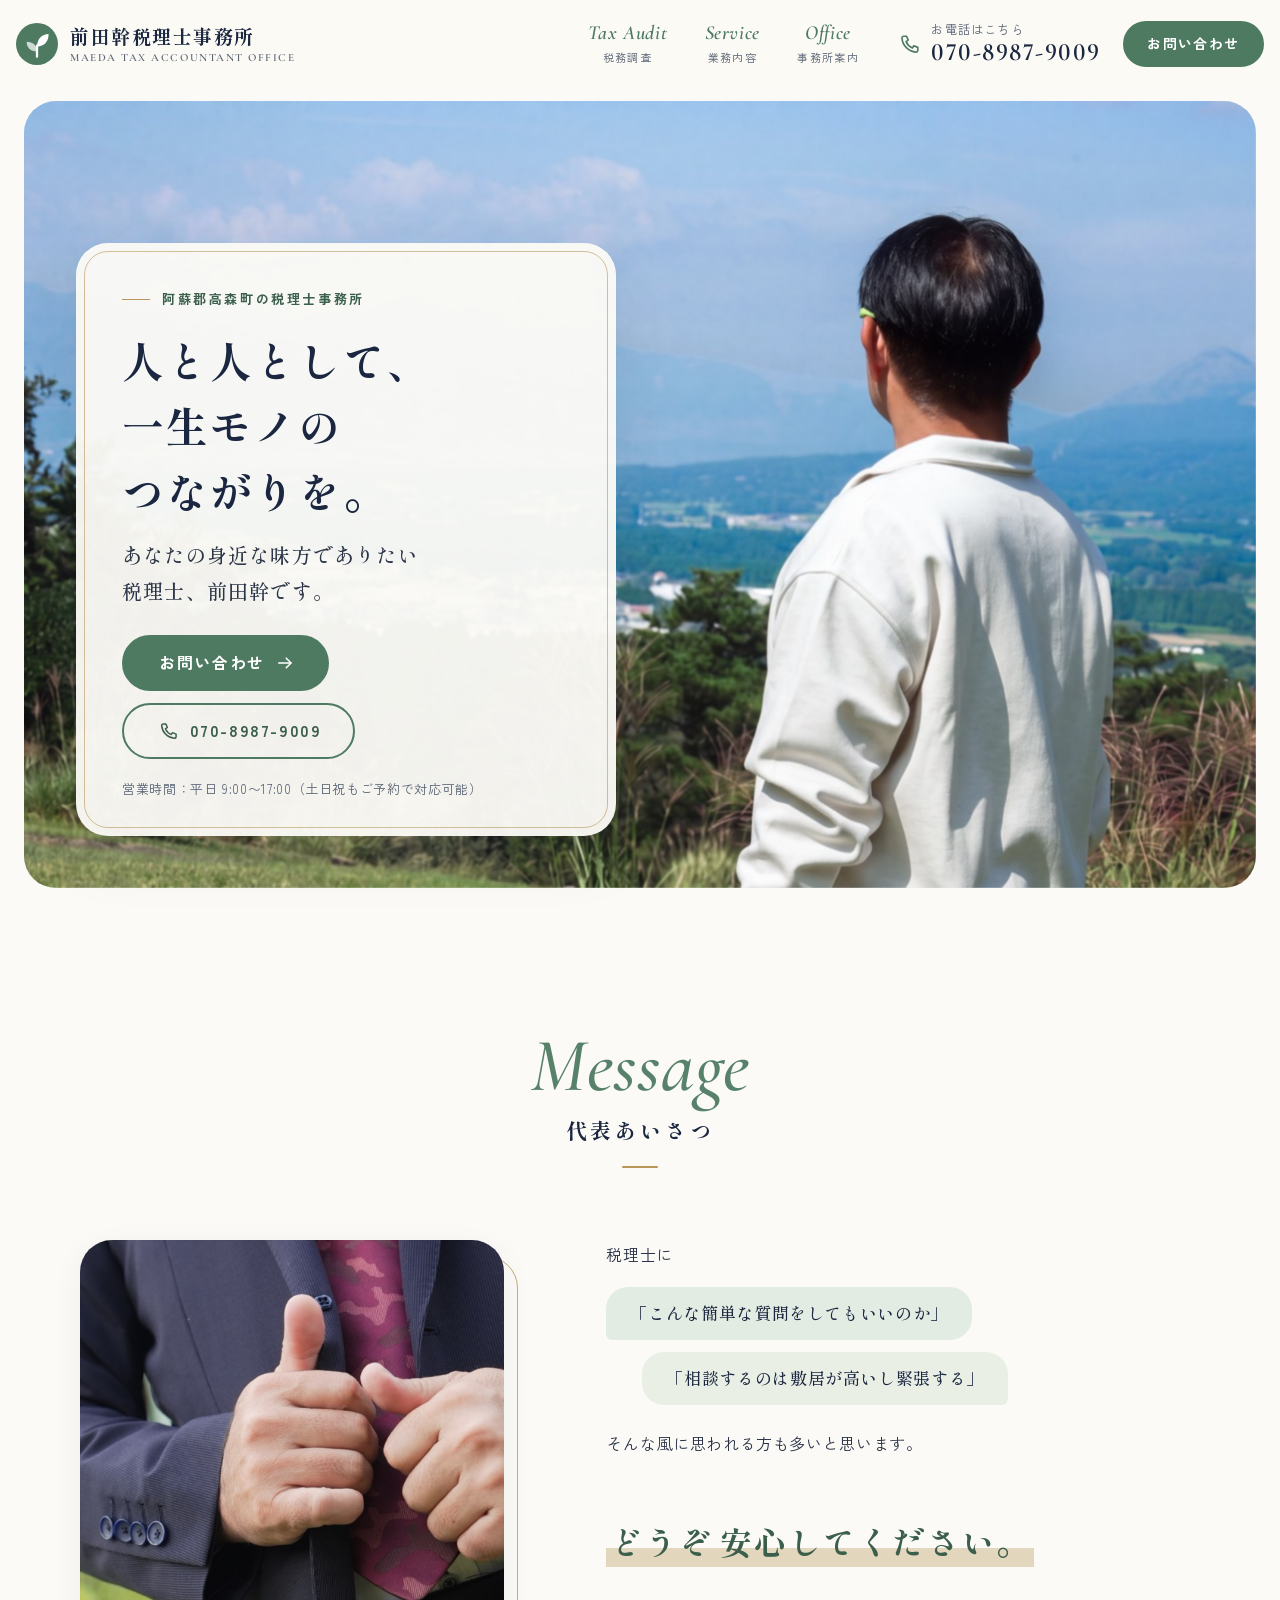
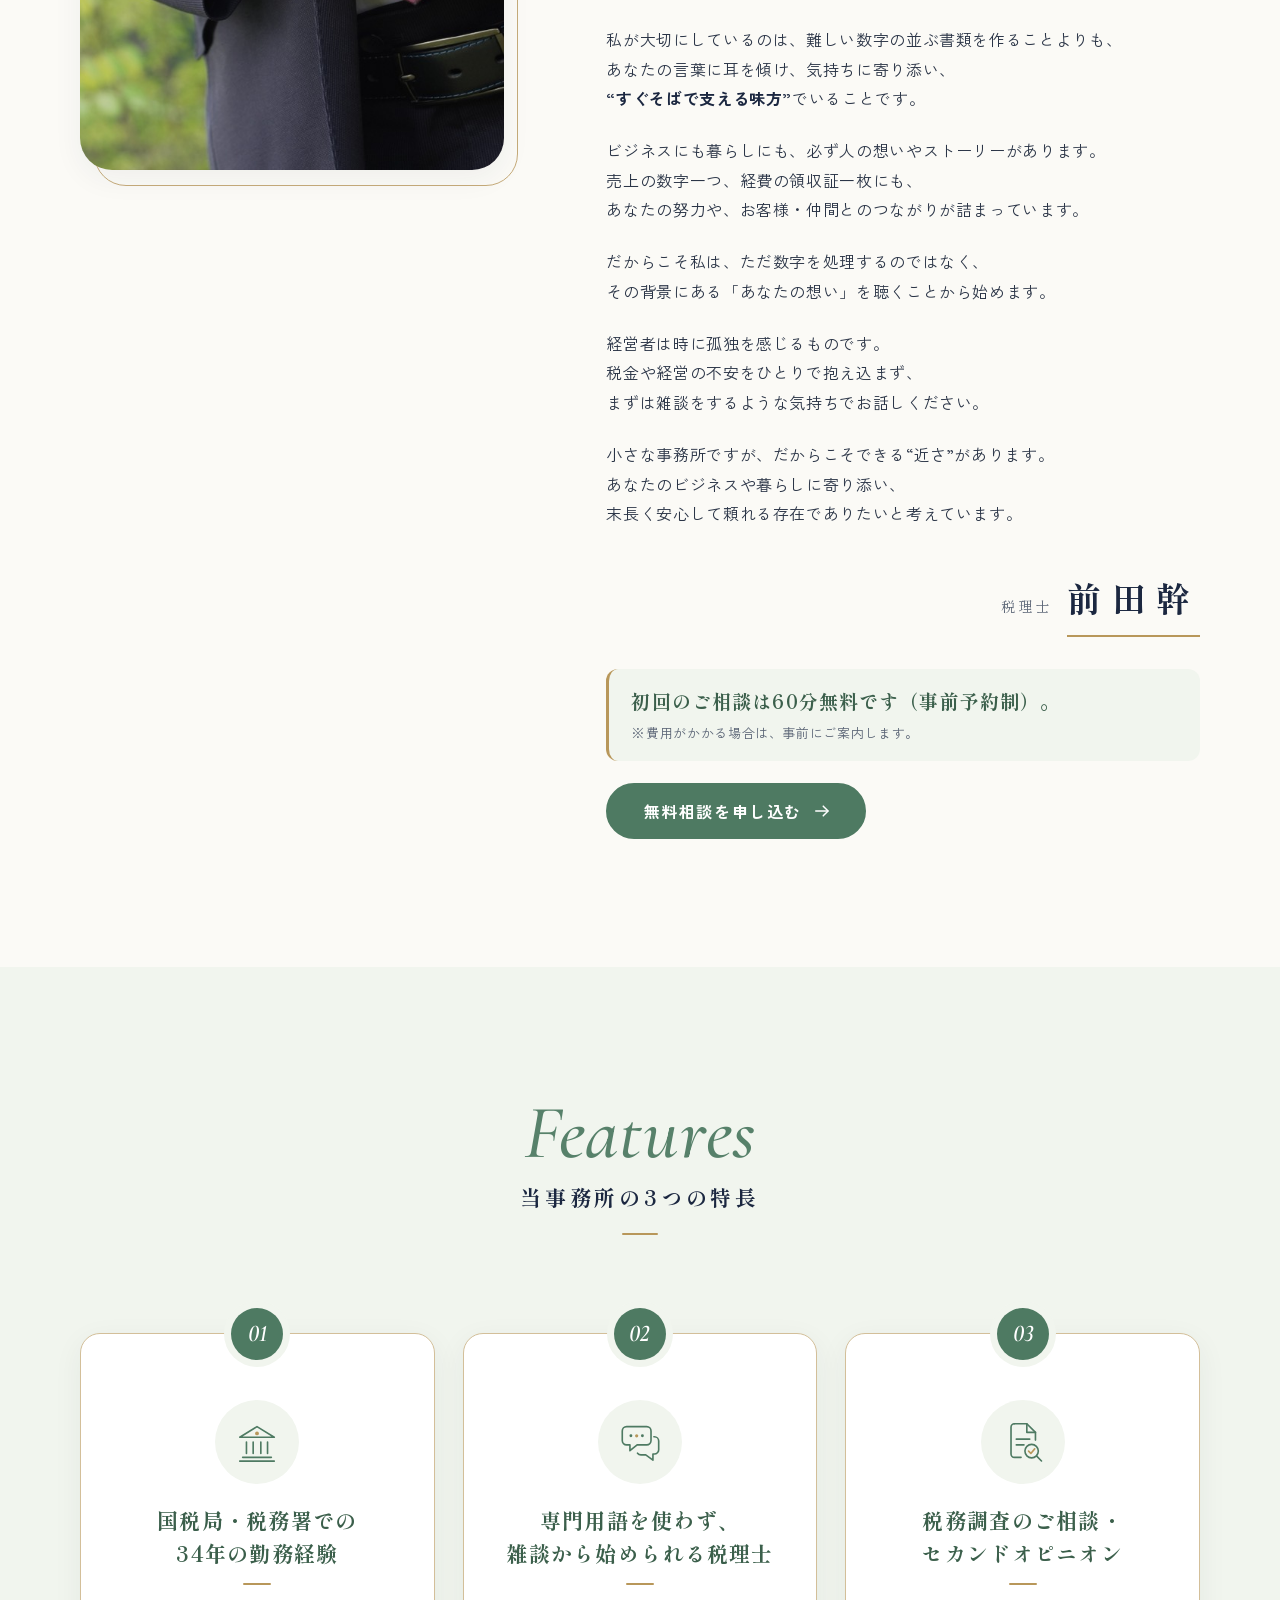
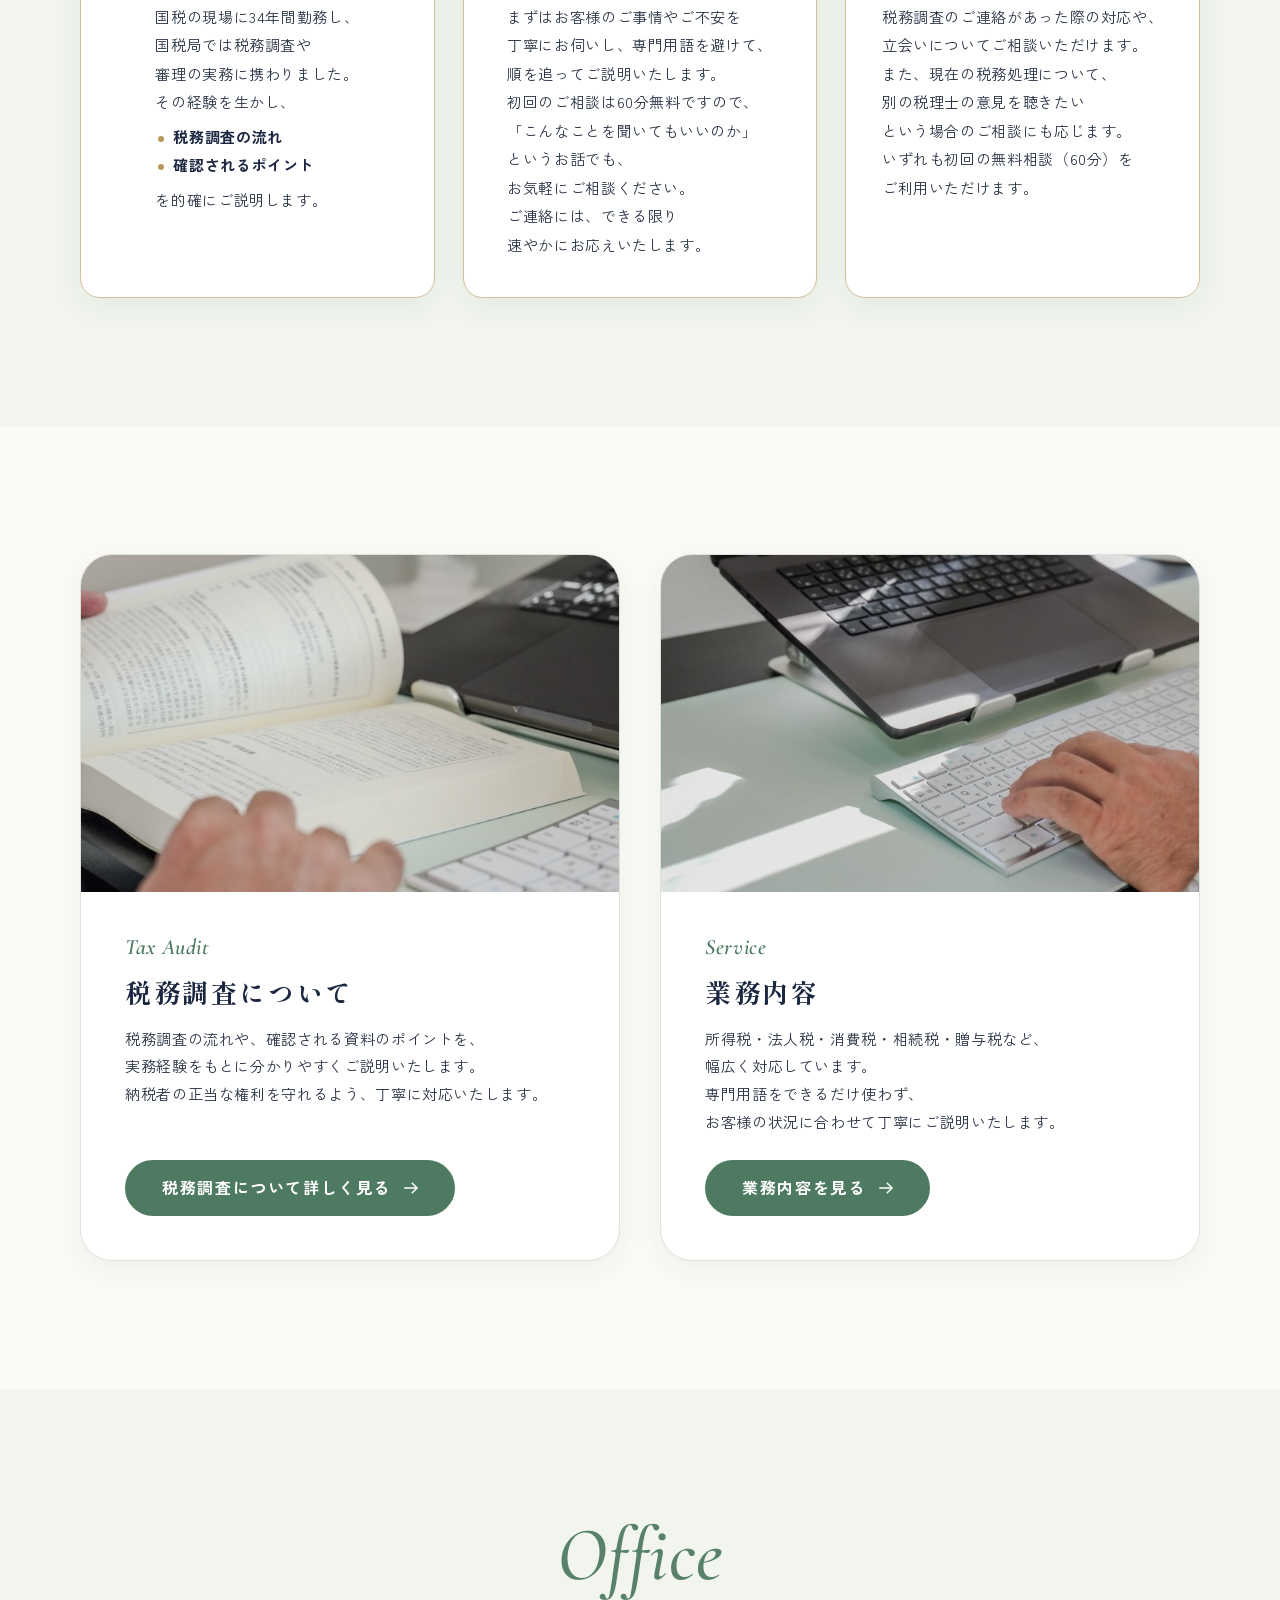
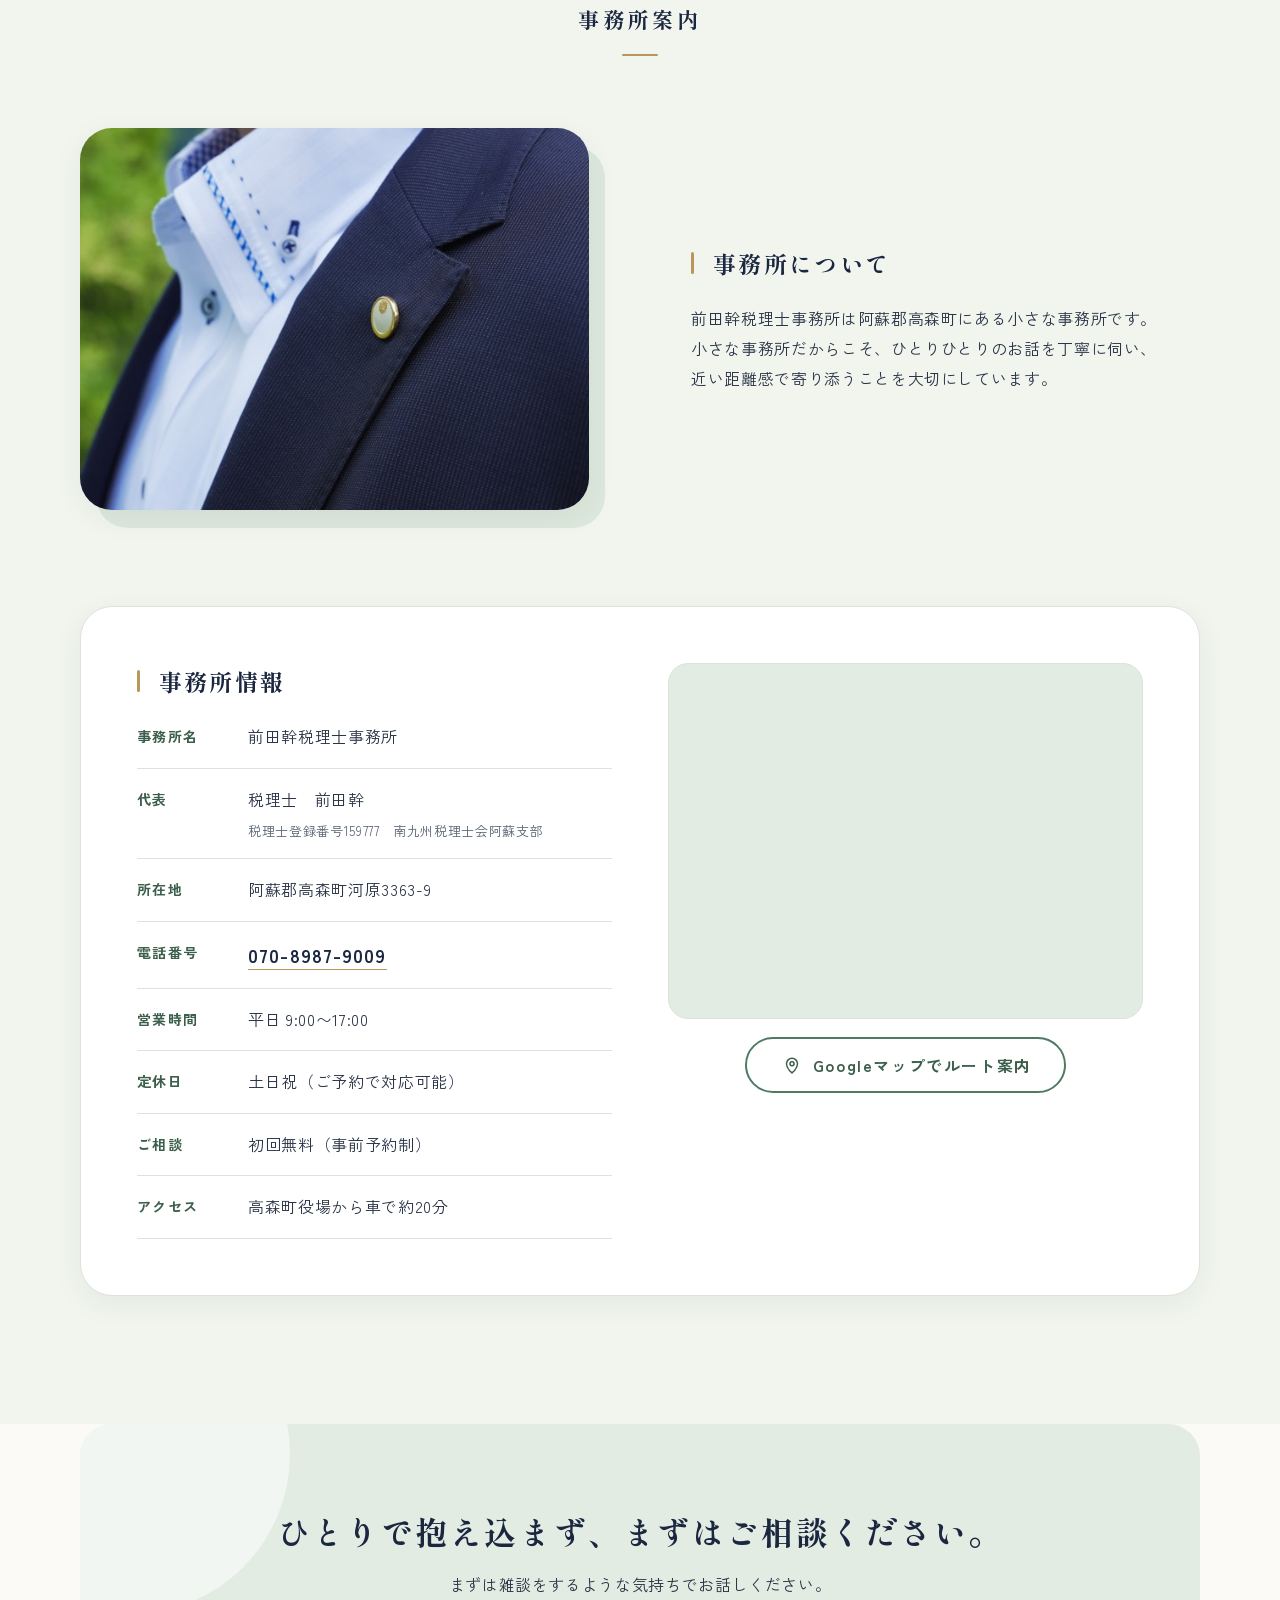
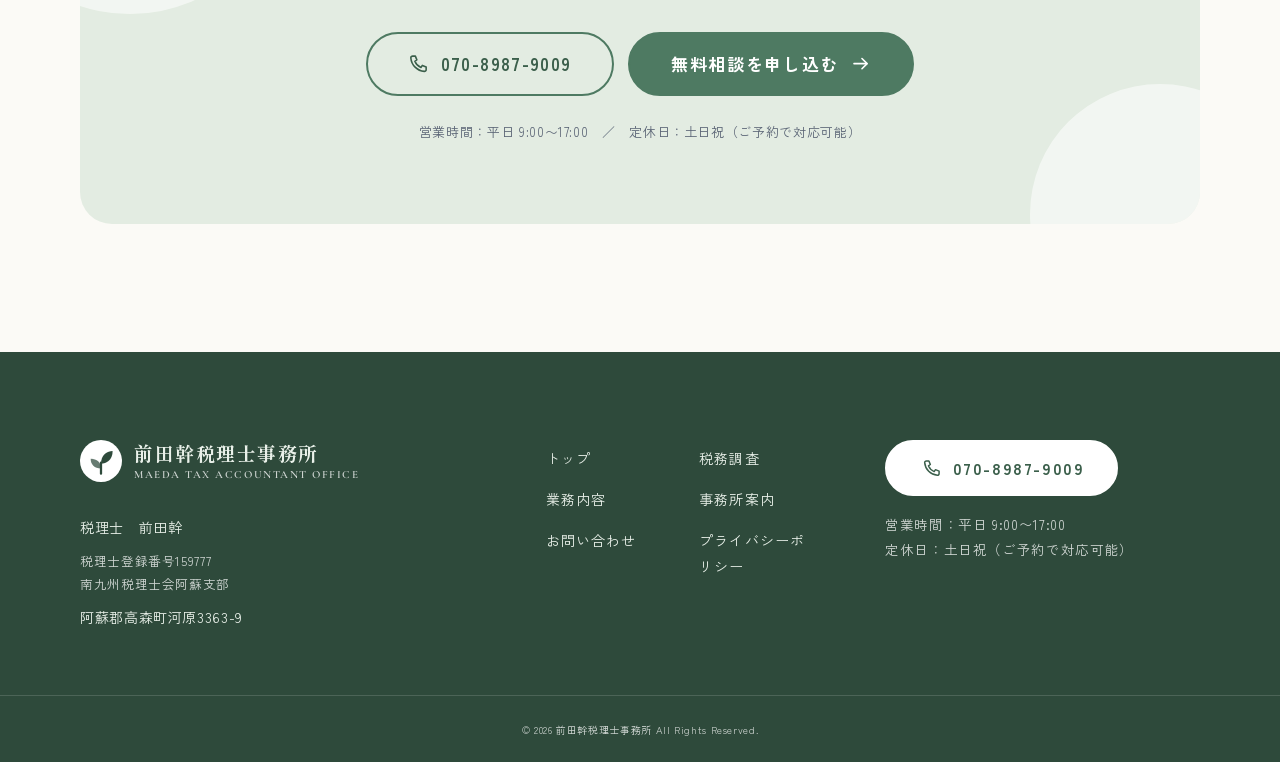
==== commit 59bec74e: "内容の更新" ====
--- a/index.html
+++ b/index.html
@@ -266,7 +266,7 @@
         <p>ビジネスにも暮らしにも、<br class="is-sp">必ず人の想いやストーリーがあります。<br class="is-pc"><br class="is-sp">売上の数字一つ、経費の領収証一枚にも、<br class="is-pc"><br class="is-sp">あなたの努力や、<br class="is-sp">お客様・仲間とのつながりが詰まっています。</p>
         <p>だからこそ私は、ただ数字を処理するのではなく、<br class="is-pc"><br class="is-sp">その背景にある<br class="is-sp">「あなたの想い」を聴くことから始めます。</p>
         <p>経営者は時に孤独を感じるものです。<br class="is-pc"><br class="is-sp">税金や経営の不安をひとりで抱え込まず、<br class="is-pc"><br class="is-sp">まずは雑談をするような気持ちでお話しください。</p>
-        <p>小さな事務所ですが、<br class="is-sp">だからこそできる“近さ”があります。<br class="is-pc"><br class="is-sp">あなたのビジネスや暮らしに寄り添い、<br class="is-pc"><br class="is-sp">末長く安心して頼れる<br class="is-sp">存在でありたいと考えています。</p>
+        <p>小さな事務所ですが、<br class="is-sp">だからこそできる“近さ”があります。<br class="is-pc"><br class="is-sp">あなたのビジネスや暮らしに寄り添い、<br class="is-pc"><br class="is-sp">末長く安心して<br class="is-sp">頼れる存在でありたいと考えています。</p>
 
         <p class="message__sign"><span class="message__sign-role">税理士</span><span class="message__sign-name">前田幹</span></p>
         <p class="free-note"><strong class="free-note__main">初回のご相談は60分無料です<br class="is-sp">（事前予約制）。</strong><small class="free-note__sub">※費用がかかる場合は、事前にご案内します。</small></p>
@@ -305,7 +305,7 @@
         <span class="feature__num" aria-hidden="true">02</span>
         <span class="feature__icon" aria-hidden="true"><svg class="icon icon--xl" focusable="false"><use href="#i-talk"/></svg></span>
         <h3 class="feature__title"><span class="ib">専門用語を使わず、</span><span class="ib">雑談から始められる税理士</span></h3>
-        <p class="feature__text">まずはお客様のご事情やご不安を<br class="is-pc">丁寧にお伺いし、<br class="is-sp">専門用語を避けて、<br class="is-pc">順を追ってご説明いたします。<br class="is-pc"><br class="is-sp">初回のご相談は60分無料ですので、<br class="is-pc"><br class="is-sp">「こんなことを聞いてもいいのか」<br class="is-pc"><br class="is-sp">というお話でも、<br class="is-pc">お気軽にご相談ください。<br class="is-pc"><br class="is-sp">ご連絡には、できる限り<br class="is-pc"><br class="is-sp">速やかにお応えいたします。</p>
+        <p class="feature__text">まずはお客様のご事情やご不安を<br class="is-pc">丁寧にお伺いし、<br class="is-sp">専門用語を避けて、<br class="is-pc">順を追ってご説明いたします。<br class="is-pc"><br class="is-sp">初回のご相談は60分無料ですので、<br class="is-pc"><br class="is-sp">「こんなことを聞いてもいいのか」<br class="is-pc"><br class="is-sp">というお話でも、<br class="is-pc">お気軽にご相談ください。<br class="is-pc"><br class="is-sp">ご連絡には、<br class="is-sp">できる限り<br class="is-pc">速やかにお応えいたします。</p>
       </li>
       <li class="feature reveal">
         <span class="feature__num" aria-hidden="true">03</span>
@@ -394,7 +394,7 @@
         <h3 class="h3">事務所情報</h3>
         <dl class="info-list">
           <div class="info-list__row"><dt>事務所名</dt><dd>前田幹税理士事務所</dd></div>
-          <div class="info-list__row"><dt>代表</dt><dd>税理士　前田幹<small class="info-list__sub"><span class="nb">税理士登録番号159777</span><span class="is-pc">　</span><br class="is-sp"><span class="nb">南九州税理士会阿蘇支部会員</span></small></dd></div>
+          <div class="info-list__row"><dt>代表</dt><dd>税理士　前田幹<small class="info-list__sub"><span class="nb">税理士登録番号159777</span><span class="is-pc">　</span><br class="is-sp"><span class="nb">南九州税理士会阿蘇支部</span></small></dd></div>
           <div class="info-list__row"><dt>所在地</dt><dd>阿蘇郡高森町河原3363-9</dd></div>
           <div class="info-list__row"><dt>電話番号</dt><dd><a class="tel-link nb" href="tel:07089879009">070-8987-9009</a></dd></div>
           <div class="info-list__row"><dt>営業時間</dt><dd>平日 9:00〜17:00</dd></div>
@@ -430,7 +430,7 @@
   <div class="container">
     <div class="cta-band reveal">
       <h2 class="cta-band__title" id="cta-title"><span class="ib">ひとりで抱え込まず、</span><span class="ib">まずはご相談ください。</span></h2>
-      <p class="cta-band__text">まずは雑談をするような気持ちでお話しください。</p>
+      <p class="cta-band__text">まずは雑談をするような気持ちで<br class="is-sp">お話しください。</p>
       <div class="cta-band__actions">
         <a class="btn btn--ghost btn--lg" href="tel:07089879009"><svg class="icon" aria-hidden="true" focusable="false"><use href="#i-phone"/></svg><span class="nb">070-8987-9009</span></a>
         <a class="btn btn--lg" href="service.html#contact"><span>無料相談を申し込む</span><svg class="icon" aria-hidden="true" focusable="false"><use href="#i-arrow"/></svg></a>
@@ -456,7 +456,7 @@
       </a>
       <address class="site-footer__address">
         <p>税理士　前田幹</p>
-        <p class="site-footer__small">税理士登録番号159777<br>南九州税理士会阿蘇支部会員</p>
+        <p class="site-footer__small">税理士登録番号159777<br>南九州税理士会阿蘇支部</p>
         <p>阿蘇郡高森町河原3363-9</p>
       </address>
     </div>
--- a/assets/css/style.css
+++ b/assets/css/style.css
@@ -1096,6 +1096,8 @@
   .link-card__text { margin-bottom: 6px; }
   /* 「税務調査について詳しく見る」が360px幅で1文字だけ折り返さないよう、少しだけ詰める */
   .link-card__body .btn { padding-inline: 1.2em; font-size: 14px; letter-spacing: .06em; }
+  /* 希望の位置で改行した行が、幅360pxのスマホでも1行に収まるよう、字間をほんの少し（0.01em）詰める */
+  .sp-tight { letter-spacing: -.01em; }
 
   /* トップ：事務所案内 */
   .office__about { gap: 28px; margin-bottom: 36px; }
@@ -1113,7 +1115,7 @@
   .cta-band::before { width: 200px; height: 200px; left: -80px; top: -90px; }
   .cta-band::after { width: 160px; height: 160px; right: -60px; bottom: -80px; }
   .cta-band__title { font-size: 19px; line-height: 1.65; }
-  .cta-band__text { margin-top: 8px; text-wrap: balance; }
+  .cta-band__text { margin-top: 8px; }
   .cta-band__actions { flex-direction: column; gap: 10px; margin-top: 20px; }
   .cta-band__note { margin-top: 16px; }
 
@@ -1182,7 +1184,8 @@
   .service-card__icon { width: 52px; height: 52px; margin-bottom: 10px; }
   .service-card__icon .icon--xl { width: 30px; height: 30px; }
   .service-card__title { margin-bottom: 8px; font-size: 18px; }
-  .tags { gap: 6px; margin-top: 12px; }
+  /* 税目のタグは、どのスマホでも「3つ＋2つ」の2段にそろえる */
+  .tags { display: grid; grid-template-columns: repeat(3, max-content); gap: 6px; margin-top: 12px; }
   .tags li { padding: 0 12px; }
   .panel { padding: 30px var(--m-card) 20px; }
   .panel::before { left: 14px; font-size: 64px; }
@@ -1219,6 +1222,11 @@
   .form__submit { margin-top: 18px; }
   .form__status { margin-top: 16px; }
 }
+/* 幅360〜374pxのスマホだけ：23文字の1行（税務調査ページの赤囲み「事業所を訪問することがあります（無予告調査）。」）を
+   希望どおり1行に収めるため、その行だけ文字を0.5px小さくする（375px以上は通常の大きさのまま） */
+@media (min-width: 360px) and (max-width: 374px) {
+  .sp-fit { font-size: 12.5px; }
+}
 /* 背の低いスマホ：写真を確保してファーストビューを1画面に収めるため、補足の2行を省く */
 @media (max-width: 599px) and (max-height: 700px) {
   .hero__eyebrow, .hero__note { display: none; }
